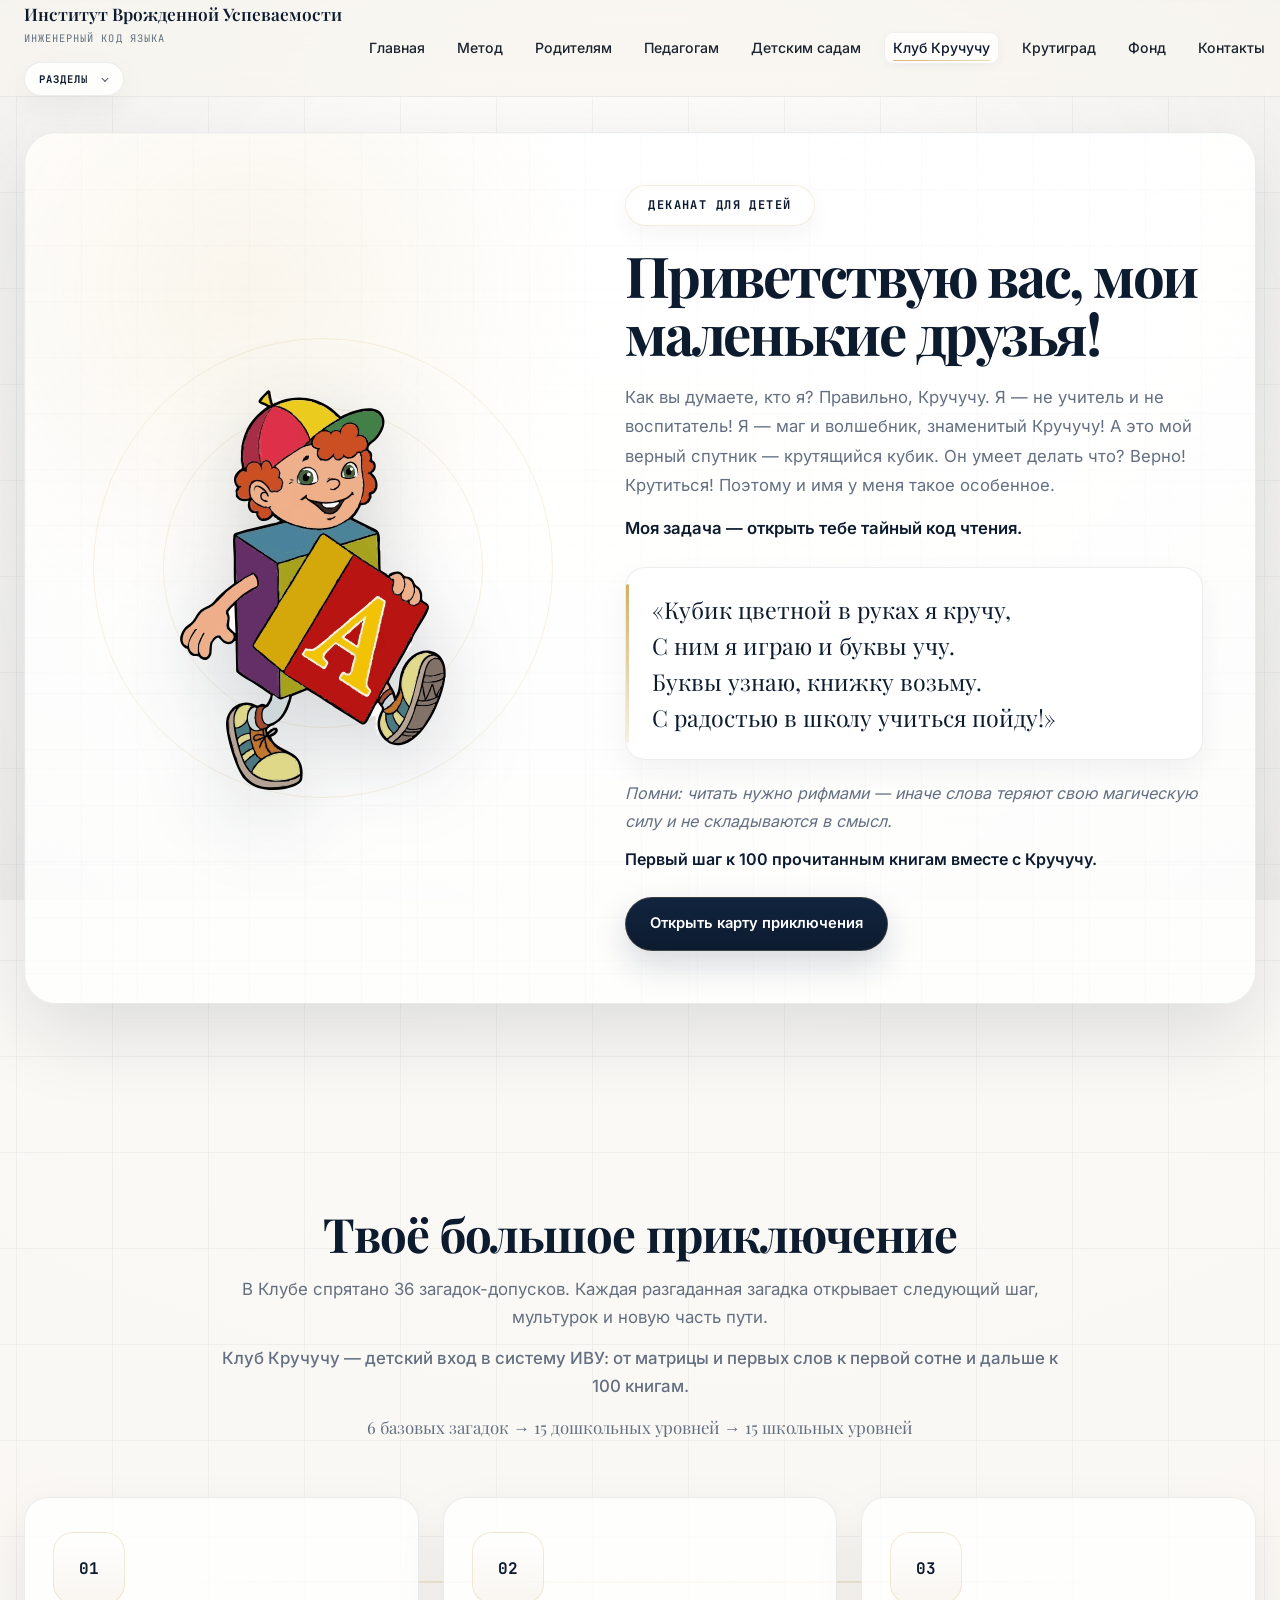
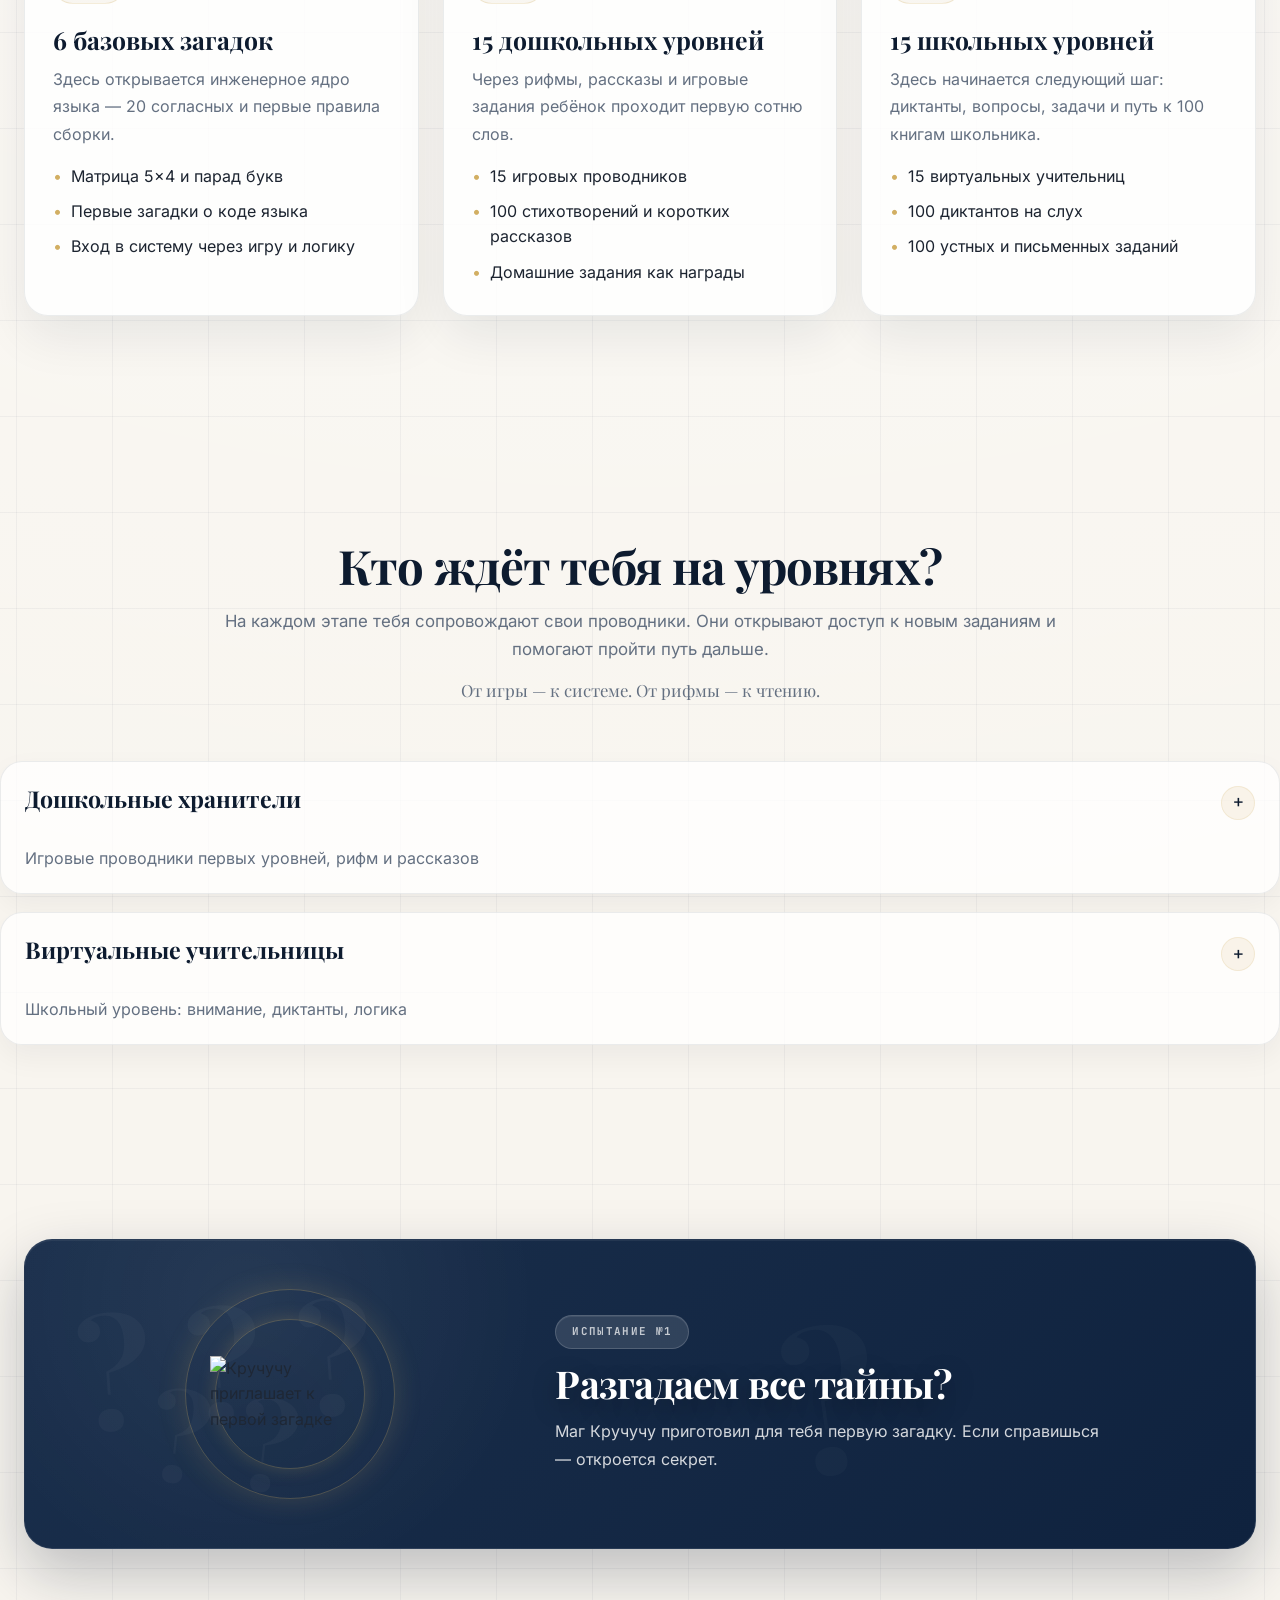
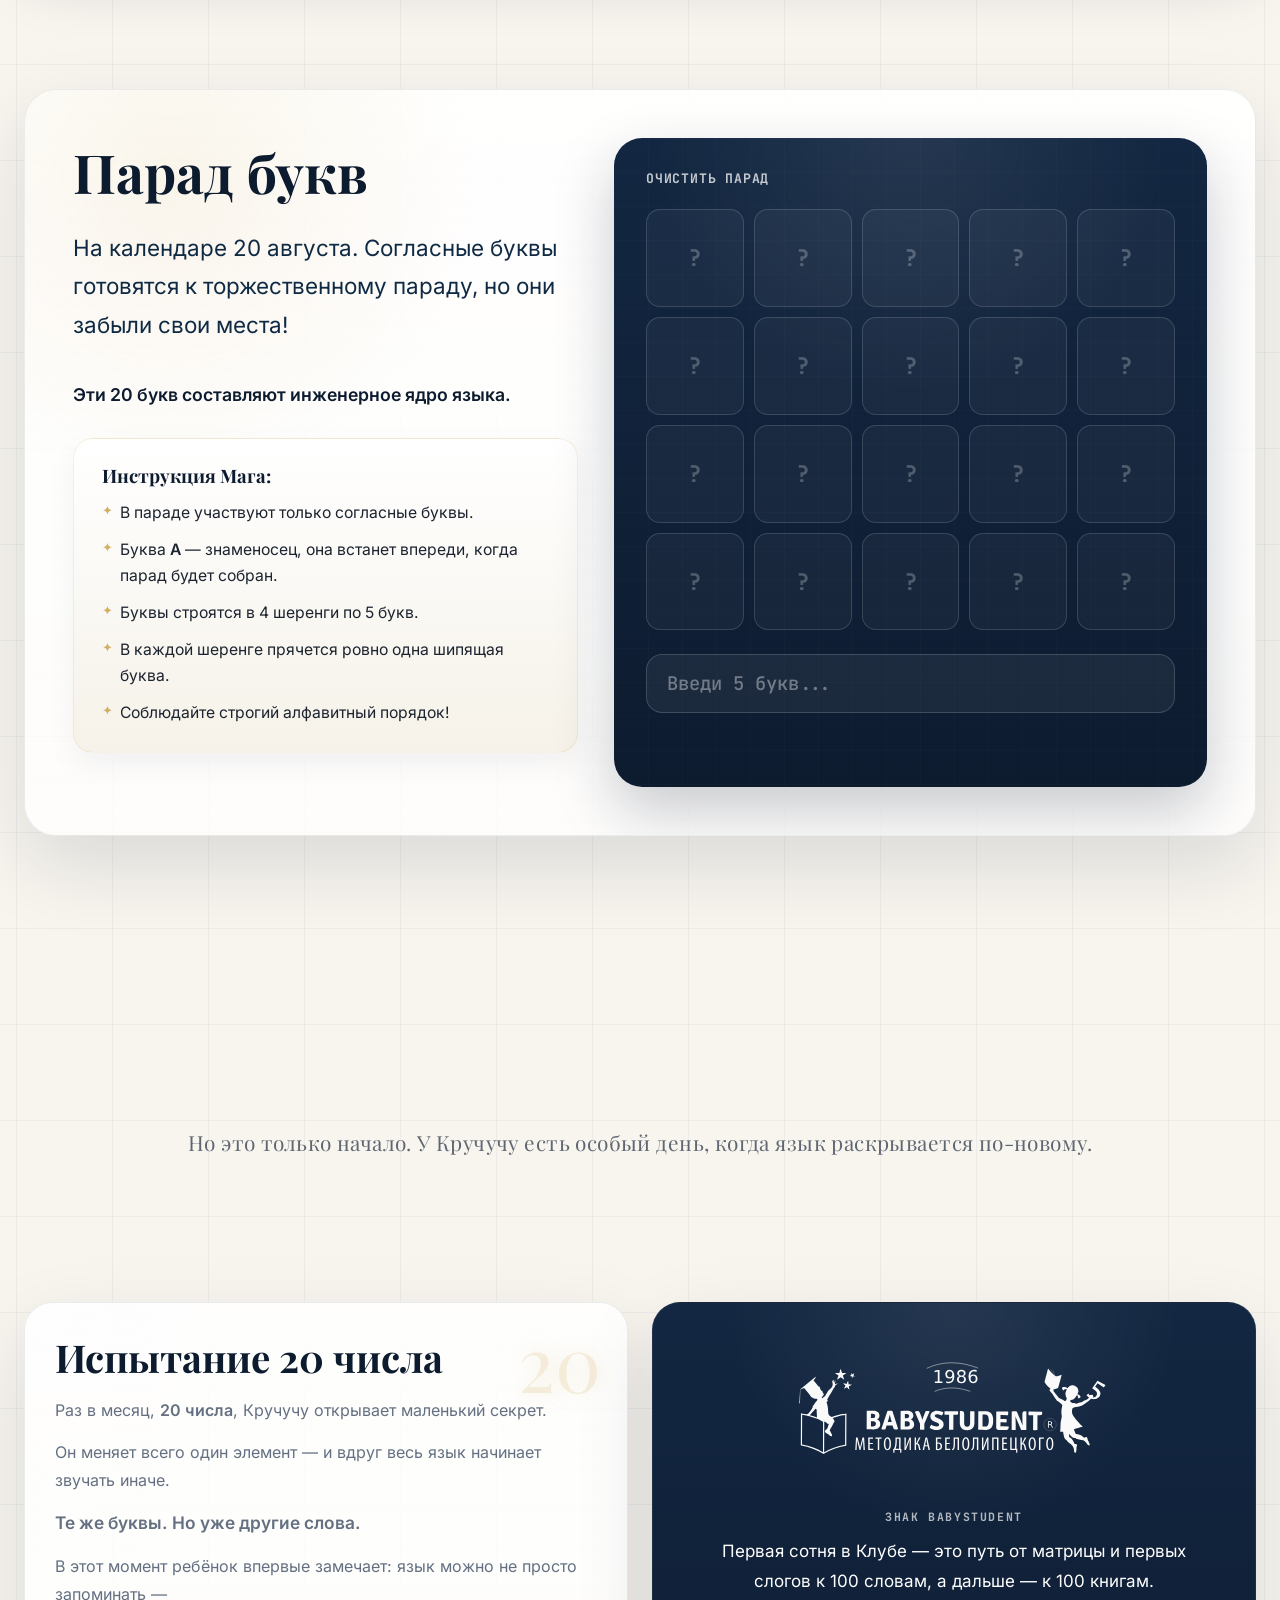
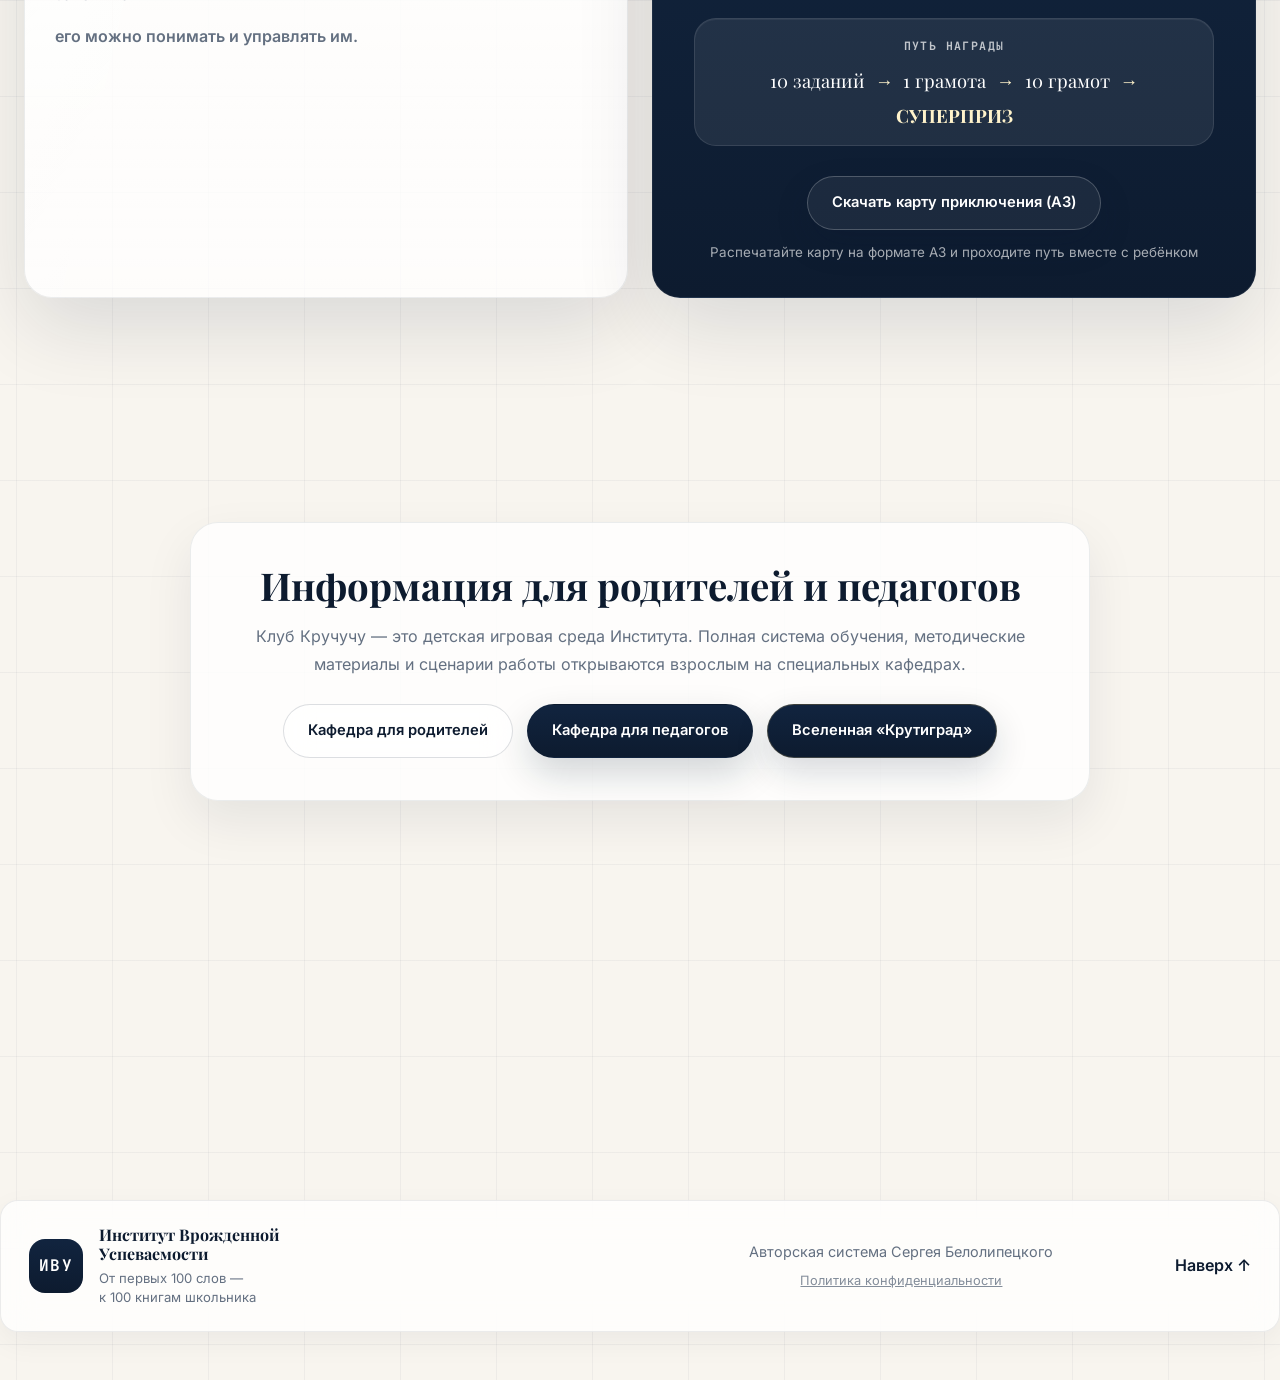
==== club.html @ d172c381 "Add files via upload" ====
<!DOCTYPE html>
<html lang="ru">
<head>
  <meta charset="UTF-8">
  <meta name="viewport" content="width=device-width, initial-scale=1.0, viewport-fit=cover">
  <title>Институт Врожденной Успеваемости | Клуб Кручучу</title>
  <meta name="description" content="Клуб Кручучу — детский вход в систему ИВУ: матрица 5×4, первые загадки, гимн, стартовые уроки и путь к первой сотне слов.">
  <meta name="theme-color" content="#0d1b2f">
  <meta name="format-detection" content="telephone=no">

  <meta property="og:locale" content="ru_RU">
  <meta property="og:site_name" content="Институт Врожденной Успеваемости">
  <meta property="og:title" content="Клуб Кручучу — ИВУ">
  <meta property="og:description" content="Детский вход в систему ИВУ: загадка, матрица, гимн и первые шаги метода объёма.">
  <meta property="og:image" content="https://ТВОЙ_ДОМЕН_ИЛИ_ТВОЙ_GITHUB_PAGES_URL/favicon/og-image.png">
  <meta property="og:type" content="website">
  <meta property="og:url" content="https://ТВОЙ_ДОМЕН_ИЛИ_ТВОЙ_GITHUB_PAGES_URL/club.html">

  <meta name="twitter:card" content="summary_large_image">
  <meta name="twitter:title" content="Клуб Кручучу — ИВУ">
  <meta name="twitter:description" content="Детский вход в систему ИВУ: загадка, матрица, гимн и первые шаги метода объёма.">
  <meta name="twitter:image" content="https://ТВОЙ_ДОМЕН_ИЛИ_ТВОЙ_GITHUB_PAGES_URL/favicon/og-image.png">

  <link rel="icon" href="favicon/favicon.ico">
  <link rel="icon" type="image/png" sizes="32x32" href="favicon/favicon-32x32.png">
  <link rel="icon" type="image/png" sizes="16x16" href="favicon/favicon-16x16.png">
  <link rel="apple-touch-icon" href="favicon/apple-touch-icon.png">
  <link rel="icon" type="image/png" sizes="192x192" href="favicon/android-chrome-192x192.png">
  <link rel="icon" type="image/png" sizes="512x512" href="favicon/android-chrome-512x512.png">

  <link rel="stylesheet" href="./style.css">
  <link rel="stylesheet" href="./club.css">
</head>
<body class="club-page">

  <div class="noise-overlay"></div>

<header class="header" id="header">
  <div class="container header__inner">

    <div class="header__brand">
      <a href="./index.html" class="header__logo">
        <span class="header__logo-title">Институт Врожденной Успеваемости</span>
        <span class="header__logo-sub">Инженерный код языка</span>
      </a>

      <div class="page-sections-bar page-sections-bar--header">
        <div class="page-sections">
          <button
            class="page-sections__toggle"
            type="button"
            aria-expanded="false"
            aria-controls="page-sections-panel-club"
          >
            <span class="page-sections__label">Разделы</span>
            <span class="page-sections__icon"></span>
          </button>

          <div class="page-sections__panel" id="page-sections-panel-club" hidden>
            <a href="#hero" class="page-sections__link is-active">Старт</a>
            <a href="#map" class="page-sections__link">Карта</a>
            <a href="#heroes" class="page-sections__link">Кто ждёт тебя</a>
            <a href="#puzzle" class="page-sections__link">Парад букв</a>
            <a href="#parade-stage" class="page-sections__link">Парад</a>
            <a href="#anthem-stage" class="page-sections__link">Гимн</a>
            <a href="#lessons-stage" class="page-sections__link">Первые шаги</a>
            <a href="#video-stage" class="page-sections__link">Погружение</a>
            <a href="#challenge" class="page-sections__link">Испытание 20</a>
            <a href="#bridge" class="page-sections__link">Для взрослых</a>
            <a href="#manifesto" class="page-sections__link">Финал</a>
          </div>
        </div>
      </div>
    </div>

    <div class="nav-scroll-area">

      <button class="nav-scroll-btn nav-scroll-btn--left" type="button" aria-label="Прокрутить меню влево">
        <span>‹</span>
      </button>

      <nav class="nav" aria-label="Основная навигация">
        <a href="./index.html" class="nav__link">Главная</a>
        <a href="./system.html" class="nav__link">Метод</a>
        <a href="./parents.html" class="nav__link">Родителям</a>
        <a href="./educators.html" class="nav__link">Педагогам</a>
        <a href="./kindergarten.html" class="nav__link">Детским садам</a>
        <a href="./club.html" class="nav__link is-active">Клуб Кручучу</a>
        <a href="./krutigrad.html" class="nav__link">Крутиград</a>
        <a href="./foundation.html" class="nav__link">Фонд</a>
        <a href="./contacts.html" class="nav__link">Контакты</a>
      </nav>

      <button class="nav-scroll-btn nav-scroll-btn--right" type="button" aria-label="Прокрутить меню вправо">
        <span>›</span>
      </button>

    </div>

  </div>
</header>

  <main>
<section class="club-hero page-hero reveal" id="hero">
  <div class="container">
    <div class="club-hero-shell">
      <div class="hero-grid">

        <div class="hero-visual">
          <div class="hero-visual-frame">
            <div class="hero-orbit hero-orbit-one"></div>
            <div class="hero-orbit hero-orbit-two"></div>

            <img
              src="./img/kruchuchu.svg"
              alt="Маг Кручучу"
              class="hero-kruchu"
              id="hero-kruchu-img"
            >
          </div>
        </div>

        <div class="hero-content">
          <span class="label">Деканат для детей</span>

          <h1>Приветствую вас, мои маленькие друзья!</h1>
              <div class="hero-prose">
                <p>
                  Как вы думаете, кто я? Правильно, Кручучу. Я — не учитель и не воспитатель!
                  Я — маг и волшебник, знаменитый Кручучу! А это мой верный спутник —
                  крутящийся кубик. Он умеет делать что? Верно! Крутиться! Поэтому и имя у меня
                  такое особенное.
                </p>

                <p class="hero-strong-note">
                  Моя задача — открыть тебе тайный код чтения.
                </p>
              </div>

              <div class="hero-quote-box">
                <div class="hero-quote-text">
                  «Кубик цветной в руках я кручу,<br>
                  С ним я играю и буквы учу.<br>
                  Буквы узнаю, книжку возьму.<br>
                  С радостью в школу учиться пойду!»
                </div>
              </div>

              <p class="hero-italic-note">
                Помни: читать нужно рифмами — иначе слова теряют свою магическую силу
                и не складываются в смысл.
              </p>

              <p class="hero-path-note">
                Первый шаг к 100 прочитанным книгам вместе с Кручучу.
              </p>

              <div class="hero-actions">
                <a href="#map" class="btn btn-magic">Открыть карту приключения</a>
              </div>
            </div>

          </div>
        </div>
      </div>
    </section>

    <section class="map-section reveal" id="map">
      <div class="container">
        <div class="section-header">
          <h2>Твоё большое приключение</h2>
          <p>
            В Клубе спрятано 36 загадок-допусков. Каждая разгаданная загадка
            открывает следующий шаг, мультурок и новую часть пути.
          </p>
          <p class="section-header-note">
            Клуб Кручучу — детский вход в систему ИВУ: от матрицы и первых слов
            к первой сотне и дальше к 100 книгам.
          </p>
          <p class="section-header-emphasis">
            6 базовых загадок → 15 дошкольных уровней → 15 школьных уровней
          </p>
        </div>

        <div class="map-grid">
          <div class="map-cable"></div>

          <article class="map-card">
            <div class="m-icon">01</div>
            <h3>6 базовых загадок</h3>
            <p class="map-card-lead">
              Здесь открывается инженерное ядро языка — 20 согласных и первые
              правила сборки.
            </p>
            <ul class="m-list">
              <li>Матрица 5×4 и парад букв</li>
              <li>Первые загадки о коде языка</li>
              <li>Вход в систему через игру и логику</li>
            </ul>
          </article>

          <article class="map-card">
            <div class="m-icon">02</div>
            <h3>15 дошкольных уровней</h3>
            <p class="map-card-lead">
              Через рифмы, рассказы и игровые задания ребёнок проходит первую сотню слов.
            </p>
            <ul class="m-list">
              <li>15 игровых проводников</li>
              <li>100 стихотворений и коротких рассказов</li>
              <li>Домашние задания как награды</li>
            </ul>
          </article>

          <article class="map-card">
            <div class="m-icon">03</div>
            <h3>15 школьных уровней</h3>
            <p class="map-card-lead">
              Здесь начинается следующий шаг: диктанты, вопросы, задачи и путь
              к 100 книгам школьника.
            </p>
            <ul class="m-list">
              <li>15 виртуальных учительниц</li>
              <li>100 диктантов на слух</li>
              <li>100 устных и письменных заданий</li>
            </ul>
          </article>
        </div>
      </div>
    </section>

    <section class="heroes-section container reveal" id="heroes">
      <div class="section-header">
        <h2>Кто ждёт тебя на уровнях?</h2>
        <p>
          На каждом этапе тебя сопровождают свои проводники.
          Они открывают доступ к новым заданиям и помогают пройти путь дальше.
        </p>
        <p class="section-header-emphasis">
          От игры — к системе. От рифмы — к чтению.
        </p>
      </div>

      <details>
        <summary>
          <strong>Дошкольные хранители</strong><br>
          <span>Игровые проводники первых уровней, рифм и рассказов</span>
        </summary>

        <div>
          <p>
            Эти герои помогают ребёнку пройти первые уровни,
            запомнить слова и почувствовать ритм языка.
          </p>

          <ul>
            <li>Незнайка</li>
            <li>Лунтик</li>
            <li>Пятачок</li>
            <li>Бельчонок</li>
            <li>Трубадур</li>
            <li>Котёнок Гав</li>
            <li>Карлсон</li>
            <li>Львёнок и Черепаха</li>
            <li>Дядя Фёдор</li>
            <li>Маша</li>
            <li>Забава</li>
            <li>Ёжик</li>
            <li>Колобок</li>
            <li>Тигра</li>
            <li>Богатырь</li>
          </ul>
        </div>
      </details>

      <details>
        <summary>
          <strong>Виртуальные учительницы</strong><br>
          <span>Школьный уровень: внимание, диктанты, логика</span>
        </summary>

        <div>
          <p>
            Здесь начинаются более сложные задания:
            диктанты, вопросы и упражнения на понимание текста.
          </p>

          <ul>
            <li>Эмма Карловна</li>
            <li>Августина Романовна</li>
            <li>Северина Львовна</li>
            <li>Клавдия Эрнестовна</li>
            <li>Акулина Степановна</li>
            <li>Аврора Станиславна</li>
            <li>Варвара Аверьяновна</li>
            <li>Лада Эдуардовна</li>
            <li>Анжелика Руслановна</li>
            <li>Анфиса Арнольдовна</li>
            <li>Анна Альбертовна</li>
            <li>Клара Спартаковна</li>
            <li>Эльвира Кузьминична</li>
            <li>Марта Аркадьевна</li>
            <li>Алевтина Пантелеевна</li>
          </ul>
        </div>
      </details>
    </section>

  <section class="puzzle-intro reveal">
  <div class="container">
    <div class="puzzle-intro-card">

      <div class="puzzle-intro-visual">
        <div class="puzzle-intro-visual-frame">
          <div class="puzzle-intro-orbit puzzle-intro-orbit--one"></div>
          <div class="puzzle-intro-orbit puzzle-intro-orbit--two"></div>

          <img
            src="./img/kruchuchu-2.svg"
            alt="Кручучу приглашает к первой загадке"
            class="puzzle-intro-kruchu"
          >
        </div>
      </div>

      <div class="puzzle-intro-text">
        <span class="puzzle-intro-kicker">Испытание №1</span>
        <h3>Разгадаем все тайны?</h3>
        <p>
          Маг Кручучу приготовил для тебя первую загадку.
          Если справишься — откроется секрет.
        </p>
      </div>

    </div>
  </div>
</section>

    </div>

  </div>
</section>

    <section class="puzzle-section reveal" id="puzzle">
      <div class="container">
        <div class="puzzle-wrapper">
          <div class="puzzle-grid">

            <div class="puzzle-text puzzle-text--big">
              <h2>Парад букв</h2>

              <p class="puzzle-story">
                На календаре 20 августа. Согласные буквы готовятся к торжественному параду, но они забыли свои места!
              </p>

              <p class="puzzle-text-strong">
                Эти 20 букв составляют инженерное ядро языка.
              </p>

              <div class="puzzle-rules">
                <h4>Инструкция Мага:</h4>
                <ul>
                  <li>В параде участвуют только согласные буквы.</li>
                  <li>Буква <strong>А</strong> — знаменосец, она встанет впереди, когда парад будет собран.</li>
                  <li>Буквы строятся в 4 шеренги по 5 букв.</li>
                  <li>В каждой шеренге прячется ровно одна шипящая буква.</li>
                  <li>Соблюдайте строгий алфавитный порядок!</li>
                </ul>
              </div>
            </div>

            <div class="matrix-board">
              <div class="m-status">
                <button class="m-reset" id="btn-reset" type="button">Очистить парад</button>
              </div>

              <div class="letter-grid" id="letter-grid">
                <div class="l-cell" data-idx="0">?</div>
                <div class="l-cell" data-idx="1">?</div>
                <div class="l-cell" data-idx="2">?</div>
                <div class="l-cell" data-idx="3">?</div>
                <div class="l-cell" data-idx="4">?</div>

                <div class="l-cell" data-idx="5">?</div>
                <div class="l-cell" data-idx="6">?</div>
                <div class="l-cell" data-idx="7">?</div>
                <div class="l-cell" data-idx="8">?</div>
                <div class="l-cell" data-idx="9">?</div>

                <div class="l-cell" data-idx="10">?</div>
                <div class="l-cell" data-idx="11">?</div>
                <div class="l-cell" data-idx="12">?</div>
                <div class="l-cell" data-idx="13">?</div>
                <div class="l-cell" data-idx="14">?</div>

                <div class="l-cell" data-idx="15">?</div>
                <div class="l-cell" data-idx="16">?</div>
                <div class="l-cell" data-idx="17">?</div>
                <div class="l-cell" data-idx="18">?</div>
                <div class="l-cell" data-idx="19">?</div>
              </div>

              <div class="input-area" id="input-area">
                <input
                  type="text"
                  id="code-input"
                  class="code-input"
                  placeholder="Введи 5 букв..."
                  maxlength="5"
                  autocomplete="off"
                  inputmode="text"
                >
              </div>

              <div class="sys-msg" id="sys-msg"></div>
            </div>

          </div>
        </div>

        <div class="victory-area" id="victory-area">
          <div class="victory-announcement">
            <div class="victory-icons" aria-hidden="true">
              <span>🎉</span>
              <span>🏆</span>
              <span>🎉</span>
            </div>

            <h3 class="victory-title">БРАВО! ТЫ ГЕНИЙ!</h3>

            <p class="victory-text-primary">
              Матрица собрана идеально.
            </p>

            <p class="victory-text-secondary">
              Смотри! Парад начинается!
            </p>
          </div>
        </div>

        <div class="club-stage club-stage--parade" id="parade-stage">
          <div class="club-stage-inner parade-stage-shell">
            <p class="club-stage-kicker">Этап 1</p>

            <h3 class="parade-title">Буква А выходит первой</h3>

            <div class="parade-leader-wrap">
              <div class="parade-letter">А</div>
            </div>

            <p class="parade-subtitle">
              За ней в четыре шеренги выстраиваются согласные.
            </p>

            <div class="parade-ground">
              <div class="parade-lane" aria-hidden="true"></div>

              <div class="parade-side parade-side--left" aria-hidden="true">
                <span class="flag flag--1"></span>
                <span class="flag flag--2"></span>
                <span class="flag flag--3"></span>
              </div>

              <div class="parade-rows">
                <div class="parade-row parade-row--1">
                  <span>Б</span><span>В</span><span>Г</span><span>Д</span><span>Ж</span>
                </div>
                <div class="parade-row parade-row--2">
                  <span>З</span><span>К</span><span>Л</span><span>М</span><span>Ш</span>
                </div>
                <div class="parade-row parade-row--3">
                  <span>Н</span><span>П</span><span>Р</span><span>С</span><span>Ч</span>
                </div>
                <div class="parade-row parade-row--4">
                  <span>Т</span><span>Ф</span><span>Х</span><span>Ц</span><span>Щ</span>
                </div>
              </div>

              <div class="parade-side parade-side--right" aria-hidden="true">
                <span class="flag flag--1"></span>
                <span class="flag flag--2"></span>
                <span class="flag flag--3"></span>
              </div>
            </div>

            <div class="parade-sparkles" aria-hidden="true">
              <span></span><span></span><span></span><span></span><span></span><span></span>
            </div>
          </div>
        </div>

        <div class="stage-break" id="stage-break">
          <span>Торжественный момент</span>
        </div>

        <div class="club-stage club-stage--anthem" id="anthem-stage">
          <div class="club-stage-inner anthem-stage-shell">
            <p class="club-stage-kicker">Этап 2</p>
            <h3 class="anthem-stage-title">Гимн Матрицы</h3>
            <p class="club-stage-lead anthem-stage-lead">
              Запомни эти четыре шеренги и открой путь дальше.
            </p>

            <div class="anthem-box anthem-box--stage">
              <div class="anthem-line anthem-line--1">
                <span class="highlight-letter">Б В Г Д Ж</span>
                <span>Россия — священная наша ДЕРЖАВА</span>
              </div>

              <div class="anthem-line anthem-line--2">
                <span class="highlight-letter">З К Л М Ш</span>
                <span>Россия — любимая наша СТРАНА</span>
              </div>

              <div class="anthem-line anthem-line--3">
                <span class="highlight-letter">Н П Р С Ч</span>
                <span>Могучая воля, великая СЛАВА</span>
              </div>

              <div class="anthem-line anthem-line--4">
                <span class="highlight-letter">Т Ф Х Ц Щ</span>
                <span>Твоё достоянье на все ВРЕМЕНА</span>
              </div>
            </div>

            <div class="anthem-finale" aria-hidden="true">
              <span></span><span></span><span></span><span></span><span></span><span></span>
            </div>
          </div>
        </div>

        <div class="club-stage" id="lessons-stage">
          <div class="club-stage-inner">
            <div class="secret-lessons-head">
              <p class="secret-lessons-intro">Это первые шаги метода объёма.</p>
              <p class="secret-lessons-lead">
                После разгадки Матрицы ты получаешь доступ к первым четырём шагам —
                именно с них часто начинается настоящее вхождение в систему.
              </p>
            </div>

            <div class="lessons-showcase lessons-showcase--premium">
              <article class="lesson-stage lesson-stage--featured">
                <div class="lesson-stage-meta">
                  <span class="lesson-stage-num">Шаг 1</span>
                  <h4 class="lesson-stage-title">БВГДЖ + А</h4>
                </div>
                <div class="lesson-stage-body">
                  <p class="lesson-stage-main">БА · ВА · ГА · ДА · ЖА</p>
                  <p class="lesson-stage-formula">Первые слова: САД · ЧАЙ · ШАР · РАК</p>
                </div>
              </article>

              <article class="lesson-stage">
                <div class="lesson-stage-meta">
                  <span class="lesson-stage-num">Шаг 2</span>
                  <h4 class="lesson-stage-title">ЗКЛМШ + А</h4>
                </div>
                <div class="lesson-stage-body">
                  <p class="lesson-stage-main">ЗА · КА · ЛА · МА · ША</p>
                  <p class="lesson-stage-formula">Первые слова: ДАЧА · РАМА · ВАЗА · ЖАБА</p>
                </div>
              </article>

              <article class="lesson-stage">
                <div class="lesson-stage-meta">
                  <span class="lesson-stage-num">Шаг 3</span>
                  <h4 class="lesson-stage-title">НПРСЧ + А</h4>
                </div>
                <div class="lesson-stage-body">
                  <p class="lesson-stage-main">НА · ПА · РА · СА · ЧА</p>
                  <p class="lesson-stage-formula">Матрица расширяется и начинает работать как система.</p>
                </div>
              </article>

              <article class="lesson-stage">
                <div class="lesson-stage-meta">
                  <span class="lesson-stage-num">Шаг 4</span>
                  <h4 class="lesson-stage-title">ТФХЦЩ + А</h4>
                </div>
                <div class="lesson-stage-body">
                  <p class="lesson-stage-main">ТА · ФА · ХА · ЦА · ЩА</p>
                  <p class="lesson-stage-formula">Язык раскрывается дальше и собирается в цельную логику.</p>
                </div>
              </article>
            </div>

            <div class="lesson-result-window">
              <p class="lesson-result-label">Что происходит дальше</p>
              <h4 class="lesson-result-title">Слова начинают соединяться между собой</h4>
              <div class="lesson-result-grid">
                <span>САД — ДАЧА</span>
                <span>ЧАЙ — РАМА</span>
                <span>ШАР — ВАЗА</span>
                <span>РАК — ЖАБА</span>
              </div>
            </div>

            <div class="lessons-download-strip">
              <p class="lessons-download-text">
                Хочешь рассмотреть эти шаги внимательно? Ниже открыт полный лист с уроками —
                его можно пролистать прямо здесь или распечатать отдельно.
              </p>
              <a href="./img/uroki.pdf" class="btn btn-outline lessons-download-btn" target="_blank" rel="noopener">
                Скачать уроки в PDF
              </a>
            </div>

            <div class="lessons-pdf-viewer">
              <div class="lessons-pdf-head">
                <p class="lessons-pdf-kicker">Полный разворот уроков</p>
                <h4 class="lessons-pdf-title">Открытый лист для спокойного просмотра</h4>
              </div>

              <div class="lessons-pdf-frame-wrap">
               <iframe
  class="lessons-pdf-frame"
  src="./img/uroki.pdf"
  title="Первые уроки ИВУ"
  loading="lazy">
</iframe>
              </div>
            </div>
          </div>
        </div>

        <div class="club-stage" id="video-stage">
          <div class="club-stage-inner">
            <div class="deep-start-screen" id="deep-start-screen">
              <img src="./img/kru-underwater.webp" alt="Кручучу под водой" class="deep-image">
              <div class="deep-overlay">
                <h4 class="deep-title">Готов к дальнейшему погружению?</h4>
                <p class="deep-text">
                  Ты уже увидел, как буквы превращаются в слоги и слова.
                  Теперь посмотри, как метод работает вживую.
                </p>
                <button class="btn btn-magic" id="btn-start-deep" type="button">
                  Погрузиться глубже
                </button>
              </div>
            </div>

            <div class="demo-video-block" id="demo-video-block" hidden>
  <h4 class="demo-video-title">Демо-урок</h4>
  <p class="demo-video-text">
    Это короткий вход в живое объяснение метода после первых шагов.
  </p>

  <video id="club-video" class="demo-video-player" controls preload="metadata" playsinline aria-label="Демо-урок Клуба Кручучу">
    <source src="./media/uroven_01_01.mp4" type="video/mp4">
    Ваш браузер не поддерживает воспроизведение видео.
  </video>
</div>

            <div class="lesson-parent-note">
              <p class="lesson-note">
                Родители: сравните этот старт по ИВУ с обычным букварём и посмотрите,
                как ребёнок собирает слоги и слова.
              </p>
            </div>

            <div class="secret-actions">
              <!-- ЗАМЕНИТЬ НА СВОЮ VK-ССЫЛКУ -->
              <a href="https://vk.com/" class="btn btn-outline btn-share-club" target="_blank" rel="noopener">
                Поделиться впечатлением во ВКонтакте
              </a>
              <a href="./contacts.html" class="btn btn-magic">Заказать консультацию</a>
            </div>
          </div>
        </div>

      </div>
    </section>

    <p class="challenge-bridge">
      Но это только начало. У Кручучу есть особый день,
      когда язык раскрывается по-новому.
    </p>

    <section class="challenge-bs-section reveal" id="challenge">
      <div class="container cbs-grid">

        <article class="challenge-card challenge-card--magic">
          <div class="c-date">20</div>
          <div class="challenge-glow"></div>

          <h2 class="challenge-title">Испытание 20 числа</h2>

          <div class="challenge-text">
            <p>
              Раз в месяц, <strong>20 числа</strong>, Кручучу открывает маленький секрет.
            </p>

            <p>
              Он меняет всего один элемент —
              и вдруг весь язык начинает звучать иначе.
            </p>

            <p class="challenge-highlight">
              Те же буквы.
              Но уже другие слова.
            </p>

            <p>
              В этот момент ребёнок впервые замечает:
              язык можно не просто запоминать —
            </p>

            <p class="challenge-final">
              его можно понимать и управлять им.
            </p>
          </div>
        </article>

        <article class="bs-card">
          <img
            src="./img/babystudent-logo.svg"
            alt="BabyStudent"
            class="bs-logo"
          >

          <h2>Знак BABYSTUDENT</h2>

          <p class="bs-main-text">
            Первая сотня в Клубе — это путь от матрицы и первых слогов
            к 100 словам, а дальше — к 100 книгам.
          </p>

          <div class="bs-award-window">
            <p class="bs-award-window-title">Путь награды</p>
            <div class="bs-award-chain">
              <span>10 заданий</span>
              <i>→</i>
              <span>1 грамота</span>
              <i>→</i>
              <span>10 грамот</span>
              <i>→</i>
              <strong>СУПЕРПРИЗ</strong>
            </div>
          </div>

          <div class="bs-download-wrap">
            <a
              href="./img/ivu-poster-front.png"
              class="btn btn-magic btn-download-map"
              download
            >
              Скачать карту приключения (A3)
            </a>

            <span class="bs-download-note">
              Распечатайте карту на формате A3 и проходите путь вместе с ребёнком
            </span>
          </div>
        </article>

      </div>
    </section>

    <section class="bridge-section reveal" id="bridge">
      <div class="container bridge-container">
        <h2>Информация для родителей и педагогов</h2>

        <p>
          Клуб Кручучу — это детская игровая среда Института.
          Полная система обучения, методические материалы и сценарии работы
          открываются взрослым на специальных кафедрах.
        </p>

        <div class="bridge-actions">
          <a href="./parents.html" class="btn btn-outline btn-bridge-outline">
            Кафедра для родителей
          </a>

          <a href="./educators.html" class="btn btn-primary">
            Кафедра для педагогов
          </a>

          <a href="./krutigrad.html" class="btn btn-magic btn-bridge-magic">
            Вселенная «Крутиград»
          </a>
        </div>
      </div>
    </section>

    <section class="site-manifesto reveal" id="manifesto">
      <div class="container">
        <div class="site-manifesto-text">
          Мы вернём России статус<br>самой читающей страны в мире.
        </div>
      </div>
    </section>

  </main>

  <footer class="footer-minimal">
    <div class="container footer-minimal__inner">

      <div>
        <a href="./index.html" class="footer-minimal__logo-block">
          <div class="footer-minimal__logo-icon">ИВУ</div>
          <div class="footer-minimal__logo-text">
            <strong>Институт Врожденной<br>Успеваемости</strong>
            <span>От первых 100 слов —<br>к 100 книгам школьника</span>
          </div>
        </a>
      </div>

      <div class="footer-minimal__center">
        Авторская система Сергея Белолипецкого<br>
        <a href="./privacy.html" class="footer-minimal__policy">
          Политика конфиденциальности
        </a>
      </div>

      <div>
        <a href="#header" class="footer-minimal__up">Наверх ↑</a>
      </div>

    </div>
  </footer>

  <script src="./script.js"></script>
  <script src="./club.js"></script>
</body>
</html>
---- style.css ----
/* ==========================================================================
   FONTS
   ========================================================================== */

/* --- INTER --- */
@font-face {
  font-display: swap;
  font-family: 'Inter';
  font-style: normal;
  font-weight: 300;
  src: url('./fonts/inter-v20-cyrillic_latin-300.woff2') format('woff2');
}
@font-face {
  font-display: swap;
  font-family: 'Inter';
  font-style: normal;
  font-weight: 400;
  src: url('./fonts/inter-v20-cyrillic_latin-regular.woff2') format('woff2');
}
@font-face {
  font-display: swap;
  font-family: 'Inter';
  font-style: normal;
  font-weight: 500;
  src: url('./fonts/inter-v20-cyrillic_latin-500.woff2') format('woff2');
}
@font-face {
  font-display: swap;
  font-family: 'Inter';
  font-style: normal;
  font-weight: 600;
  src: url('./fonts/inter-v20-cyrillic_latin-600.woff2') format('woff2');
}

/* --- JETBRAINS MONO --- */
@font-face {
  font-display: swap;
  font-family: 'JetBrains Mono';
  font-style: normal;
  font-weight: 300;
  src: url('./fonts/jetbrains-mono-v24-cyrillic_latin-300.woff2') format('woff2');
}
@font-face {
  font-display: swap;
  font-family: 'JetBrains Mono';
  font-style: italic;
  font-weight: 300;
  src: url('./fonts/jetbrains-mono-v24-cyrillic_latin-300italic.woff2') format('woff2');
}
@font-face {
  font-display: swap;
  font-family: 'JetBrains Mono';
  font-style: normal;
  font-weight: 400;
  src: url('./fonts/jetbrains-mono-v24-cyrillic_latin-regular.woff2') format('woff2');
}
@font-face {
  font-display: swap;
  font-family: 'JetBrains Mono';
  font-style: italic;
  font-weight: 400;
  src: url('./fonts/jetbrains-mono-v24-cyrillic_latin-italic.woff2') format('woff2');
}
@font-face {
  font-display: swap;
  font-family: 'JetBrains Mono';
  font-style: normal;
  font-weight: 500;
  src: url('./fonts/jetbrains-mono-v24-cyrillic_latin-500.woff2') format('woff2');
}
@font-face {
  font-display: swap;
  font-family: 'JetBrains Mono';
  font-style: italic;
  font-weight: 500;
  src: url('./fonts/jetbrains-mono-v24-cyrillic_latin-500italic.woff2') format('woff2');
}
@font-face {
  font-display: swap;
  font-family: 'JetBrains Mono';
  font-style: normal;
  font-weight: 600;
  src: url('./fonts/jetbrains-mono-v24-cyrillic_latin-600.woff2') format('woff2');
}
@font-face {
  font-display: swap;
  font-family: 'JetBrains Mono';
  font-style: italic;
  font-weight: 600;
  src: url('./fonts/jetbrains-mono-v24-cyrillic_latin-600italic.woff2') format('woff2');
}
@font-face {
  font-display: swap;
  font-family: 'JetBrains Mono';
  font-style: normal;
  font-weight: 700;
  src: url('./fonts/jetbrains-mono-v24-cyrillic_latin-700.woff2') format('woff2');
}
@font-face {
  font-display: swap;
  font-family: 'JetBrains Mono';
  font-style: italic;
  font-weight: 700;
  src: url('./fonts/jetbrains-mono-v24-cyrillic_latin-700italic.woff2') format('woff2');
}

/* --- PLAYFAIR DISPLAY --- */
@font-face {
  font-display: swap;
  font-family: 'Playfair Display';
  font-style: normal;
  font-weight: 400;
  src: url('./fonts/playfair-display-v40-cyrillic_latin-regular.woff2') format('woff2');
}
@font-face {
  font-display: swap;
  font-family: 'Playfair Display';
  font-style: italic;
  font-weight: 400;
  src: url('./fonts/playfair-display-v40-cyrillic_latin-italic.woff2') format('woff2');
}
@font-face {
  font-display: swap;
  font-family: 'Playfair Display';
  font-style: normal;
  font-weight: 500;
  src: url('./fonts/playfair-display-v40-cyrillic_latin-500.woff2') format('woff2');
}
@font-face {
  font-display: swap;
  font-family: 'Playfair Display';
  font-style: italic;
  font-weight: 500;
  src: url('./fonts/playfair-display-v40-cyrillic_latin-500italic.woff2') format('woff2');
}
@font-face {
  font-display: swap;
  font-family: 'Playfair Display';
  font-style: normal;
  font-weight: 600;
  src: url('./fonts/playfair-display-v40-cyrillic_latin-600.woff2') format('woff2');
}
@font-face {
  font-display: swap;
  font-family: 'Playfair Display';
  font-style: italic;
  font-weight: 600;
  src: url('./fonts/playfair-display-v40-cyrillic_latin-600italic.woff2') format('woff2');
}
@font-face {
  font-display: swap;
  font-family: 'Playfair Display';
  font-style: normal;
  font-weight: 700;
  src: url('./fonts/playfair-display-v40-cyrillic_latin-700.woff2') format('woff2');
}
@font-face {
  font-display: swap;
  font-family: 'Playfair Display';
  font-style: italic;
  font-weight: 700;
  src: url('./fonts/playfair-display-v40-cyrillic_latin-700italic.woff2') format('woff2');
}

/* ==========================================================================
   TOKENS / RESET
   ========================================================================== */
:root {
  --ivory: #f8f5ef;
  --stone: #ece7dc;
  --stone-2: #ddd4c2;
  --navy: #0d1b2f;
  --navy-2: #11243f;
  --text-main: #1c2430;
  --text-muted: #647081;
  --line: rgba(13, 27, 47, 0.08);
  --line-strong: rgba(13, 27, 47, 0.14);
  --white-80: rgba(255, 255, 255, 0.8);
  --white-92: rgba(255, 255, 255, 0.92);
  --gold: #d2af63;

  --radius-sm: 14px;
  --radius-md: 20px;
  --radius-lg: 28px;

  --shadow-sm: 0 10px 30px rgba(13, 27, 47, 0.05);
  --shadow-md: 0 20px 60px rgba(13, 27, 47, 0.08);
  --shadow-lg: 0 30px 80px rgba(13, 27, 47, 0.12);

  --transition: 0.32s cubic-bezier(.22,.61,.36,1);

  --font-heading: 'Playfair Display', serif;
  --font-text: 'Inter', sans-serif;
  --font-mono: 'JetBrains Mono', monospace;

  --header-offset-desktop: 132px;
  --header-offset-mobile: 172px;
  --header-offset-mobile-sm: 180px;
}

.page-hero {
  padding-top: var(--header-offset-desktop);
}

@media (max-width: 768px) {
  .page-hero {
    padding-top: var(--header-offset-mobile);
  }
}

@media (max-width: 560px) {
  .page-hero {
    padding-top: var(--header-offset-mobile-sm);
  }
}

*, *::before, *::after {
  box-sizing: border-box;
}

html {
  scroll-behavior: smooth;
  scroll-padding-top: var(--header-offset-desktop);
  -webkit-text-size-adjust: 100%;
  text-size-adjust: 100%;
  overflow-x: hidden;
}

@media (max-width: 768px) {
  html {
    scroll-padding-top: var(--header-offset-mobile);
  }
}

@media (max-width: 560px) {
  html {
    scroll-padding-top: var(--header-offset-mobile-sm);
  }
}

body {
  margin: 0;
  position: relative;
  max-width: 100%;
  overflow-x: hidden;
  font-family: var(--font-text);
  color: var(--text-main);
  line-height: 1.6;
  background-color: var(--ivory);
  background-image:
    linear-gradient(rgba(13,27,47,0.045) 1px, transparent 1px),
    linear-gradient(90deg, rgba(13,27,47,0.045) 1px, transparent 1px),
    radial-gradient(circle at top center, rgba(255,255,255,0.75), transparent 42%);
  background-size: 96px 96px, 96px 96px, auto;
  background-position: center top, center top, center top;
}

body::before {
  content: "";
  position: fixed;
  inset: 0;
  pointer-events: none;
  background: radial-gradient(circle at center, rgba(255,255,255,0) 54%, rgba(13,27,47,0.04) 100%);
  z-index: 0;
}

.noise-overlay {
  position: fixed;
  inset: 0;
  pointer-events: none;
  opacity: .03;
  z-index: 1;
  background-image: url("data:image/svg+xml;utf8,<svg xmlns='http://www.w3.org/2000/svg' width='140' height='140' viewBox='0 0 140 140'><filter id='n'><feTurbulence type='fractalNoise' baseFrequency='0.8' numOctaves='2' stitchTiles='stitch'/></filter><rect width='140' height='140' filter='url(%23n)' opacity='1'/></svg>");
}

a {
  color: inherit;
  text-decoration: none;
}

img {
  display: block;
  max-width: 100%;
  height: auto;
}

h1, h2, h3, h4 {
  margin: 0;
  font-family: var(--font-heading);
  color: var(--navy);
  line-height: 1.12;
}

p {
  margin: 0;
}

select {
  appearance: none;
  -webkit-appearance: none;
  background-image: url("data:image/svg+xml;charset=UTF-8,%3Csvg xmlns='http://www.w3.org/2000/svg' width='24' height='24' viewBox='0 0 24 24' fill='none' stroke='%230A192F' stroke-width='2' stroke-linecap='round' stroke-linejoin='round'%3E%3Cpolyline points='6 9 12 15 18 9'%3E%3C/polyline%3E%3C/svg%3E");
  background-repeat: no-repeat;
  background-position: right 18px center;
  background-size: 18px;
  padding-right: 48px;
}

/* ==========================================================================
   LAYOUT
   ========================================================================== */

.container {
  width: 100%;
  max-width: 1320px;
  margin: 0 auto;
  padding-left: 24px;
  padding-right: 24px;
  min-width: 0;
}

.section-padding {
  padding: 80px 0;
}


.section-header {
  text-align: center;
  max-width: 860px;
  margin: 0 auto 56px;
}

.section-header h2 {
  margin-bottom: 16px;
  font-size: clamp(2.2rem, 3.8vw, 3.4rem);
  letter-spacing: -0.03em;
  text-wrap: balance;
}

.section-header p {
  color: var(--text-muted);
  font-size: 1.06rem;
  line-height: 1.72;
}


/* ==========================================================================
   COMMON UI
   ========================================================================== */

.label {
  display: inline-flex;
  align-items: center;
  gap: 8px;
  padding: 11px 18px;
  border-radius: 999px;
  font-family: var(--font-mono);
  font-size: .72rem;
  font-weight: 700;
  letter-spacing: .14em;
  text-transform: uppercase;
  color: var(--text-muted);
  background: rgba(255,255,255,.78);
  border: 1px solid var(--line);
  box-shadow: var(--shadow-sm);
}

.btn {
  display: inline-flex;
  align-items: center;
  justify-content: center;
  gap: 10px;
  min-height: 50px;
  padding: 14px 24px;
  border-radius: 999px;
  border: 1px solid transparent;
  font-size: .92rem;
  font-weight: 600;
  transition: all var(--transition);
  cursor: pointer;
}

.btn-primary {
  color: #fff;
  background: linear-gradient(180deg, var(--navy-2) 0%, var(--navy) 100%);
  box-shadow: 0 16px 36px rgba(13,27,47,.18);
}

.btn-primary:hover {
  transform: translateY(-2px);
  box-shadow: 0 22px 48px rgba(13,27,47,.22);
}

.btn-outline {
  color: var(--navy);
  background: rgba(255,255,255,.72);
  border-color: var(--line-strong);
  backdrop-filter: blur(14px);
  -webkit-backdrop-filter: blur(14px);
}

.btn-outline:hover {
  color: #fff;
  background: var(--navy);
  border-color: var(--navy);
  transform: translateY(-2px);
}
a:focus-visible,
button:focus-visible,
summary:focus-visible,
.page-sections__toggle:focus-visible,
.page-sections__link:focus-visible,
.nav__link:focus-visible,
.btn:focus-visible {
  outline: 2px solid rgba(210, 175, 99, 0.95);
  outline-offset: 3px;
  border-radius: 10px;
}

.page-sections__toggle:focus-visible,
.btn:focus-visible {
  box-shadow: 0 0 0 4px rgba(210, 175, 99, 0.18);
}

.reveal {
  opacity: 1;
  transform: none;
}

.js .reveal {
  opacity: 0;
  transform: translateY(32px);
  transition: opacity .8s ease, transform .8s ease;
}

.js .reveal.active {
  opacity: 1;
  transform: translateY(0);
}
@media (prefers-reduced-motion: reduce) {
  html {
    scroll-behavior: auto;
  }

  *,
  *::before,
  *::after {
    animation: none !important;
    transition: none !important;
  }

  .reveal {
    opacity: 1 !important;
    transform: none !important;
  }
}

/* ==========================================================================
   HEADER
   ========================================================================== */

.header {
  position: fixed;
  inset: 0 0 auto 0;
  z-index: 1000;
  background: rgba(248,245,239,.78);
  border-bottom: 1px solid rgba(13,27,47,.05);
  backdrop-filter: blur(18px);
  -webkit-backdrop-filter: blur(18px);
  transition:
    background var(--transition),
    box-shadow var(--transition),
    border-color var(--transition);
}

.header.scrolled {
  background: rgba(248,245,239,.9);
  box-shadow: 0 12px 30px rgba(13,27,47,.05);
}

.header__inner {
  width: min(1320px, 100%);
  margin: 0 auto;
  padding: 0 24px;

  display: grid;
  grid-template-columns: auto auto;
  justify-content: space-between;
  align-items: center;
  min-height: 82px;
}

.header__brand {
  display: flex;
  flex-direction: column;
  gap: 6px;
}

.header__logo {
  display: flex;
  flex-direction: column;
  gap: 2px;
}

.header__logo-title {
  font-family: var(--font-heading);
  font-size: 1.08rem;
  font-weight: 600;
  color: var(--navy);
}

.header__logo-sub {
  font-family: var(--font-mono);
  font-size: .65rem;
  color: var(--text-muted);
  letter-spacing: .1em;
  text-transform: uppercase;
}

.nav-scroll-area {
  display: flex;
  justify-content: flex-start;
  align-items: center;
  min-width: 0;
}

.nav {
  display: flex;
  flex-wrap: nowrap;
  align-items: center;
  justify-content: flex-start;
  gap: 14px;
}

.nav__link {
  position: relative;
  display: inline-flex;
  align-items: center;
  justify-content: center;
  min-height: 30px;
  padding: 4px 8px;
  border-radius: 9px;
  border: 1px solid transparent;
  font-size: .88rem;
  font-weight: 500;
  color: var(--text-main);
  white-space: nowrap;
  transition:
    color var(--transition),
    background var(--transition),
    box-shadow var(--transition),
    border-color var(--transition);
}

.nav__link::after {
  content: "";
  position: absolute;
  left: 8px;
  right: 8px;
  bottom: 2px;
  height: 1.5px;
  border-radius: 999px;
  transform: scaleX(0);
  transform-origin: center;
  background: linear-gradient(
    90deg,
    rgba(210,175,99,.95),
    rgba(210,175,99,.45)
  );
  opacity: .95;
  transition: transform var(--transition), opacity var(--transition);
}

.nav__link:hover {
  color: var(--navy);
  background: rgba(255,255,255,.42);
  border-color: rgba(13,27,47,.05);
}

.nav__link:hover::after {
  transform: scaleX(1);
}

.nav__link.active,
.nav__link.is-active {
  color: var(--navy);
  font-weight: 500;
  background: rgba(255,255,255,.72);
  border-color: rgba(13,27,47,.06);
  box-shadow:
    0 3px 10px rgba(13,27,47,.04),
    inset 0 1px 0 rgba(255,255,255,.72);
}

.nav__link.active::after,
.nav__link.is-active::after {
  transform: scaleX(1);
}

/* ==========================================================================
   GLOBAL HEADER BRAND + PAGE SECTIONS
   ========================================================================== */

.page-sections-bar {
  margin-top: 10px;
}

.page-sections-bar--header {
  position: relative;
}

.page-sections {
  position: relative;
}

.page-sections__toggle {
  display: inline-flex;
  align-items: center;
  justify-content: center;
  gap: 7px;
  min-height: 34px;
  padding: 0 14px;
  border: 1px solid rgba(13,27,47,.08);
  border-radius: 999px;
  background: rgba(255,255,255,.82);
  color: var(--navy);
  font-family: var(--font-mono);
  font-size: .66rem;
  font-weight: 700;
  letter-spacing: .1em;
  text-transform: uppercase;
  line-height: 1;
  cursor: pointer;
  box-shadow: var(--shadow-sm);
  transition:
    transform var(--transition),
    box-shadow var(--transition),
    background var(--transition),
    border-color var(--transition),
    color var(--transition);
}

.page-sections__toggle:hover {
  transform: translateY(-1px);
  box-shadow: 0 14px 30px rgba(13,27,47,.08);
  background: rgba(255,255,255,.94);
}

.page-sections__label {
  display: inline-block;
  font-family: var(--font-mono);
  font-size: .66rem;
  font-weight: 700;
  letter-spacing: .1em;
  text-transform: uppercase;
  line-height: 1;
  white-space: nowrap;
}
.page-sections__icon {
  position: relative;
  display: inline-block;
  width: 10px;
  height: 10px;
  flex: 0 0 10px;
  margin-left: 6px;
  font-size: 0;
}

.page-sections__icon::before {
  content: "";
  position: absolute;
  top: 50%;
  left: 50%;
  width: 6px;
  height: 6px;
  border-right: 1.5px solid var(--navy);
  border-bottom: 1.5px solid var(--navy);
  transform: translate(-50%, -60%) rotate(45deg);
  transition: transform var(--transition);
  opacity: 0.72;
}

.page-sections__toggle[aria-expanded="true"] .page-sections__icon::before {
  transform: translate(-50%, -40%) rotate(-135deg);
}

.page-sections__panel {
  position: absolute;
  top: calc(100% + 10px);
  left: 0;
  z-index: 1002;
  display: grid;
  gap: 6px;
  width: min(320px, calc(100vw - 32px));
  min-width: 250px;
  max-height: 70vh;
  overflow-y: auto;
  padding: 12px;
  border-radius: 18px;
  background: rgba(255,255,255,.96);
  border: 1px solid rgba(13,27,47,.08);
  box-shadow: 0 26px 70px rgba(13,27,47,.12);
  backdrop-filter: blur(14px);
  -webkit-backdrop-filter: blur(14px);
}

.page-sections__panel[hidden] {
  display: none !important;
}

.page-sections__link {
  display: block;
  padding: 10px 12px;
  border-radius: 12px;
  color: var(--text-main);
  font-size: .92rem;
  line-height: 1.4;
  transition: background var(--transition), color var(--transition);
}

.page-sections__link:hover,
.page-sections__link.is-active {
  background: rgba(13,27,47,.05);
  color: var(--navy);
}

/* ==========================================================================
   MANIFESTO
   ========================================================================== */

.site-manifesto {
  padding: 36px 0 0;
}

.site-manifesto-text {
  padding: 56px 32px;
  text-align: center;
  border-radius: var(--radius-lg);
  background:
    radial-gradient(circle at 50% 0%, rgba(255,255,255,.08), transparent 35%),
    linear-gradient(180deg, var(--navy-2) 0%, var(--navy) 100%);
  color: #fff;
  font-family: var(--font-heading);
  font-size: clamp(2rem, 4vw, 3.2rem);
  line-height: 1.12;
  letter-spacing: -0.03em;
  box-shadow: var(--shadow-lg);
}

/* ==========================================================================
   FOOTER
   ========================================================================== */

.footer-minimal {
  padding: 24px 0 48px;
}

.footer-minimal__inner {
  display: grid;
  grid-template-columns: 1.2fr 1fr auto;
  gap: 24px;
  align-items: center;
  padding: 24px 28px;
  border-radius: 18px;
  background: rgba(255,255,255,.76);
  backdrop-filter: blur(18px);
  -webkit-backdrop-filter: blur(18px);
  border: 1px solid var(--line);
  box-shadow: var(--shadow-sm);
}

.footer-minimal__logo-block {
  display: inline-flex;
  align-items: center;
  gap: 16px;
}

.footer-minimal__logo-icon {
  width: 54px;
  height: 54px;
  display: grid;
  place-items: center;
  border-radius: 16px;
  background: linear-gradient(180deg, var(--navy-2) 0%, var(--navy) 100%);
  color: #fff;
  font-family: var(--font-mono);
  font-weight: 700;
  letter-spacing: .08em;
}

.footer-minimal__logo-text strong {
  display: block;
  font-family: var(--font-heading);
  font-size: 1rem;
  line-height: 1.2;
  color: var(--navy);
}

.footer-minimal__logo-text span {
  display: block;
  margin-top: 6px;
  font-size: .82rem;
  color: var(--text-muted);
  line-height: 1.45;
}

.footer-minimal__center {
  text-align: center;
  color: var(--text-muted);
  font-size: .9rem;
}

.footer-minimal__policy {
  display: inline-block;
  margin-top: 8px;
  font-size: .8rem;
  color: var(--text-muted);
  opacity: .8;
  text-decoration: underline;
  transition: opacity var(--transition), color var(--transition);
}

.footer-minimal__policy:hover {
  opacity: 1;
  color: var(--navy);
}

.footer-minimal__up {
  color: var(--navy);
  font-weight: 600;
  white-space: nowrap;
}

.footer-minimal__up:hover {
  opacity: .75;
}

/* ==========================================================================
   RESPONSIVE
   ========================================================================== */

@media (max-width: 1200px) {
  .nav {
    gap: 16px;
  }
}

@media (max-width: 1024px) {
  .section-padding {
    padding: 80px 0;
  }

  .header__inner {
    min-height: 76px;
  }

  .footer-minimal__inner {
    grid-template-columns: 1fr;
    text-align: center;
  }

  .footer-minimal__logo-block {
    justify-content: center;
  }
}

@media (max-width: 768px) {
  .section-padding {
    padding: 60px 0;
  }

  .section-header {
    margin-bottom: 42px;
  }

  .section-header h2 {
    font-size: 2rem;
  }

  .header__inner {
    display: flex;
    flex-direction: column;
    align-items: stretch;
    justify-content: center;
    gap: 6px;
    padding: 12px 0 6px;
    min-height: 88px;
  }

  .nav-scroll-area {
    position: relative;
    width: 100%;
    min-height: 34px;
    display: flex;
    align-items: center;
  }

  .nav {
    display: flex;
    align-items: center;
    flex-wrap: nowrap;
    justify-content: flex-start;
    gap: 16px;
    width: 100%;
    max-width: 100%;
    min-height: 34px;
    margin-left: 0;
    padding: 0 38px;
    overflow-x: auto;
    overflow-y: hidden;
    white-space: nowrap;
    -ms-overflow-style: none;
    scrollbar-width: none;
    scroll-snap-type: x proximity;
    -webkit-overflow-scrolling: touch;
  }

  .nav::-webkit-scrollbar {
    display: none;
  }

  .nav__link {
    flex: 0 0 auto;
    display: inline-flex;
    align-items: center;
    justify-content: center;
    min-height: 34px;
    padding: 6px 10px;
    white-space: nowrap;
    font-size: 0.85rem;
    line-height: 1;
    scroll-snap-align: start;
  }

  .nav-scroll-btn {
    position: absolute;
    top: 50%;
    transform: translateY(-50%);
    width: 30px;
    height: 24px;
    border-radius: 8px;
    border: 1px solid rgba(13, 27, 47, 0.05);
    background: rgba(248, 245, 239, 0.92);
    box-shadow: 0 4px 12px rgba(13, 27, 47, 0.04);
    display: flex;
    align-items: center;
    justify-content: center;
    cursor: pointer;
    z-index: 4;
    transition:
      opacity 0.2s ease,
      background 0.2s ease,
      box-shadow 0.2s ease,
      transform 0.2s ease;
    backdrop-filter: blur(6px);
    -webkit-backdrop-filter: blur(6px);
  }

  .nav-scroll-btn--left {
    left: 4px;
  }

  .nav-scroll-btn--right {
    right: 4px;
  }

  .nav-scroll-btn span {
    font-size: 0.9rem;
    line-height: 1;
    color: rgba(13, 27, 47, 0.6);
  }

  .nav-scroll-btn:hover {
    background: #fff;
    box-shadow: 0 8px 20px rgba(13, 27, 47, 0.08);
  }

  .nav-scroll-area::before,
  .nav-scroll-area::after {
    content: "";
    position: absolute;
    top: 0;
    width: 34px;
    height: 100%;
    pointer-events: none;
    z-index: 2;
    transition: opacity 0.2s ease;
  }

  .nav-scroll-area::before {
    left: 0;
    background: linear-gradient(
      270deg,
      rgba(248, 245, 239, 0),
      rgba(248, 245, 239, 0.96)
    );
  }

  .nav-scroll-area::after {
    right: 0;
    background: linear-gradient(
      90deg,
      rgba(248, 245, 239, 0),
      rgba(248, 245, 239, 0.96)
    );
  }

  /* На главной слева ничего не мешает первому пункту */
  
  body.index-page .nav-scroll-area::before {
    opacity: 0;
  }

  body.index-page .nav {
    padding-left: 14px;
    padding-right: 38px;
  }

  .site-manifesto-text {
    padding: 44px 22px;
  }

  .page-sections__panel {
    width: min(300px, calc(100vw - 24px));
    max-height: 68vh;
    padding: 12px;
    border-radius: 16px;
  }

  .page-sections__link {
    font-size: 0.88rem;
    padding: 9px 10px;
  }
}

@media (max-width: 560px) {
  .page-sections-bar {
    margin-top: 8px;
  }

  .page-sections__toggle {
    min-height: 30px;
    padding: 0 12px;
    font-size: 0.62rem;
    letter-spacing: 0.08em;
  }

  .page-sections__label {
    font-size: 0.62rem;
    letter-spacing: 0.08em;
  }

  .page-sections__panel {
    min-width: min(260px, calc(100vw - 28px));
  }

  body.index-page .nav {
    padding-left: 10px;
    padding-right: 36px;
  }
}

@media (max-width: 480px) {
  .section-padding {
    padding: 48px 0;
  }
}

@media (min-width: 769px) {
  .nav-scroll-btn {
    display: none;
  }

  .nav-scroll-area {
    padding-left: 18px;
  }
}

::selection {
  background: rgba(210, 175, 99, 0.25);
  color: var(--navy);
}

.page-sections__icon {
  width: 9px;
  height: 9px;
  flex-basis: 9px;
  margin-left: 5px;
}

.page-sections__icon::before {
  width: 5px;
  height: 5px;
}
---- club.css ----
/* ==========================================================================
   CLUB PAGE — FINAL CLEAN
   Работает поверх общего style.css
   ========================================================================== */

body.club-page {
  overflow-x: hidden;

  --club-gold: #d2af63;
  --club-gold-soft: rgba(210, 175, 99, 0.14);

  --club-line: rgba(10, 25, 47, 0.08);
  --club-card: rgba(255, 255, 255, 0.82);

  --club-shadow-sm: 0 12px 30px rgba(10, 25, 47, 0.05);
  --club-shadow-md: 0 20px 50px rgba(10, 25, 47, 0.08);
  --club-shadow-lg: 0 30px 80px rgba(10, 25, 47, 0.12);

  --club-radius: 24px;
  --club-radius-lg: 32px;
}

/* ==========================================================================
   PAGE BASICS
   ========================================================================== */

body.club-page main {
  position: relative;
  z-index: 2;
}

body.club-page .section-header {
  max-width: 860px;
  margin: 0 auto 56px;
  text-align: center;
}

body.club-page .section-header h2 {
  margin: 0 0 16px;
  color: var(--navy);
  font-size: clamp(2rem, 3.7vw, 3.2rem);
  line-height: 1.08;
  letter-spacing: -0.02em;
  text-wrap: balance;
}

body.club-page .section-header p {
  margin: 0 0 12px;
  color: var(--text-muted);
  font-size: 1.05rem;
  line-height: 1.7;
}

body.club-page .section-header-note {
  color: var(--navy);
  font-weight: 500;
}

body.club-page .section-header-emphasis {
  margin-top: 14px;
  color: var(--navy);
  font-family: var(--font-heading);
  font-size: clamp(1.12rem, 2vw, 1.45rem);
  line-height: 1.4;
}

body.club-page .btn-magic {
  color: #fff;
  background: linear-gradient(180deg, var(--navy-2) 0%, var(--navy) 100%);
  border: 1px solid rgba(210, 175, 99, 0.24);
  box-shadow: 0 14px 34px rgba(10, 25, 47, 0.16);
}

body.club-page .btn-magic:hover {
  transform: translateY(-2px);
  box-shadow: 0 22px 44px rgba(10, 25, 47, 0.2);
}

/* ==========================================================================
   GLOBAL SECTION SPACING
   ========================================================================== */

body.club-page .map-section,
body.club-page .heroes-section,
body.club-page .puzzle-section,
body.club-page .challenge-bs-section,
body.club-page .bridge-section {
  padding: 112px 0;
}

/* ==========================================================================
   HERO
   ========================================================================== */

body.club-page .club-hero {
  padding-bottom: 92px;
}

body.club-page .club-hero-shell {
  position: relative;
  overflow: hidden;
  padding: 52px;
  border-radius: var(--club-radius-lg);
  border: 1px solid var(--club-line);
  background:
    radial-gradient(circle at 18% 18%, rgba(210, 175, 99, 0.12), transparent 28%),
    radial-gradient(circle at 82% 20%, rgba(255, 255, 255, 0.7), transparent 24%),
    linear-gradient(180deg, rgba(255, 255, 255, 0.92) 0%, rgba(255, 255, 255, 0.76) 100%);
  box-shadow: var(--club-shadow-lg);
}

body.club-page .club-hero-shell::before {
  content: "";
  position: absolute;
  inset: 0;
  background:
    linear-gradient(rgba(10, 25, 47, 0.026) 1px, transparent 1px),
    linear-gradient(90deg, rgba(10, 25, 47, 0.026) 1px, transparent 1px);
  background-size: 56px 56px;
  opacity: 0.6;
  pointer-events: none;
}

body.club-page .hero-grid {
  position: relative;
  z-index: 1;
  display: grid;
  grid-template-columns: minmax(0, 0.92fr) minmax(0, 1.08fr);
  gap: 56px;
  align-items: center;
}

body.club-page .hero-visual {
  display: flex;
  align-items: center;
  justify-content: center;
  min-width: 0;
  min-height: 520px;
}

body.club-page .hero-visual-frame {
  position: relative;
  display: flex;
  align-items: center;
  justify-content: center;
  width: min(100%, 470px);
  aspect-ratio: 1 / 1.08;
}

body.club-page .hero-orbit-one,
body.club-page .hero-orbit-two {
  position: absolute;
  border: 1px solid rgba(210, 175, 99, 0.18);
  border-radius: 50%;
  pointer-events: none;
}

body.club-page .hero-orbit-one {
  top: 50%;
  left: 50%;
  width: 320px;
  height: 320px;
  transform: translate(-50%, -50%);
  animation: orbitPulse 6s ease-in-out infinite;
}

body.club-page .hero-orbit-two {
  top: 50%;
  left: 50%;
  width: 460px;
  height: 460px;
  transform: translate(-50%, -50%);
  animation: orbitPulse 8s ease-in-out infinite;
}

@keyframes orbitPulse {
  0%,
  100% {
    opacity: 0.58;
  }
  50% {
    opacity: 0.96;
  }
}

body.club-page .hero-kruchu {
  position: relative;
  z-index: 2;
  width: min(100%, 340px);
  filter: drop-shadow(0 24px 42px rgba(10, 25, 47, 0.18));
  animation: clubFloat 6.5s ease-in-out infinite;
}

@keyframes clubFloat {
  0%,
  100% {
    transform: translateY(0);
  }
  50% {
    transform: translateY(-10px);
  }
}

body.club-page .hero-content {
  min-width: 0;
}

body.club-page .hero-content .label {
  display: inline-block;
  margin-bottom: 20px;
  padding: 10px 22px;
  border-radius: 999px;
  background: rgba(255, 255, 255, 0.86);
  border: 1px solid rgba(210, 175, 99, 0.24);
  box-shadow: 0 10px 24px rgba(10, 25, 47, 0.04);
  color: var(--navy);
  font-family: var(--font-mono);
  font-size: 0.75rem;
  font-weight: 700;
  letter-spacing: 0.12em;
  text-transform: uppercase;
}

body.club-page .hero-content h1 {
  margin: 0 0 22px;
  color: var(--navy);
  font-size: clamp(2.45rem, 4.4vw, 4.15rem);
  line-height: 1.02;
  letter-spacing: -0.04em;
  text-wrap: balance;
}

body.club-page .hero-prose {
  display: grid;
  gap: 14px;
  margin-bottom: 24px;
}

body.club-page .hero-prose p {
  margin: 0;
  color: var(--text-muted);
  font-size: 1.04rem;
  line-height: 1.76;
}

body.club-page .hero-strong-note {
  color: var(--navy) !important;
  font-weight: 600;
}

body.club-page .hero-quote-box {
  position: relative;
  margin-bottom: 20px;
  padding: 24px 24px 24px 26px;
  border-radius: 20px;
  background: rgba(255, 255, 255, 0.76);
  border: 1px solid var(--club-line);
  box-shadow: var(--club-shadow-sm);
}

body.club-page .hero-quote-box::before {
  content: "";
  position: absolute;
  top: 16px;
  bottom: 16px;
  left: 0;
  width: 3px;
  border-radius: 999px;
  background: linear-gradient(180deg, var(--club-gold) 0%, rgba(210, 175, 99, 0.18) 100%);
}

body.club-page .hero-quote-text {
  color: var(--navy);
  font-family: var(--font-heading);
  font-size: clamp(1.16rem, 2vw, 1.45rem);
  line-height: 1.54;
}

body.club-page .hero-italic-note {
  margin-bottom: 12px;
  color: var(--text-muted);
  font-style: italic;
  line-height: 1.72;
}

body.club-page .hero-path-note {
  margin-bottom: 24px;
  color: var(--navy);
  font-weight: 600;
  line-height: 1.6;
}

body.club-page .hero-actions {
  display: flex;
  flex-wrap: wrap;
  gap: 12px;
}

/* ==========================================================================
   MAP
   ========================================================================== */

body.club-page .map-grid {
  position: relative;
  display: grid;
  grid-template-columns: repeat(3, minmax(0, 1fr));
  gap: 24px;
}

body.club-page .map-cable {
  position: absolute;
  top: 84px;
  left: 10%;
  width: 80%;
  height: 2px;
  background: linear-gradient(
    90deg,
    transparent,
    rgba(210, 175, 99, 0.42),
    transparent
  );
  pointer-events: none;
}

body.club-page .map-card {
  position: relative;
  z-index: 1;
  min-width: 0;
  padding: 34px 28px 30px;
  border-radius: var(--club-radius);
  background: var(--club-card);
  border: 1px solid var(--club-line);
  box-shadow: var(--club-shadow-md);
  transition:
    transform var(--transition),
    box-shadow var(--transition),
    border-color var(--transition);
}

body.club-page .map-card:hover {
  transform: translateY(-6px);
  border-color: rgba(210, 175, 99, 0.28);
  box-shadow: 0 24px 52px rgba(10, 25, 47, 0.12);
}

body.club-page .m-icon {
  width: 72px;
  height: 72px;
  display: grid;
  place-items: center;
  margin-bottom: 22px;
  border-radius: 20px;
  font-family: var(--font-mono);
  font-size: 1rem;
  font-weight: 700;
  color: var(--navy);
  background: linear-gradient(
    180deg,
    rgba(255, 255, 255, 0.88) 0%,
    rgba(248, 245, 239, 0.92) 100%
  );
  border: 1px solid rgba(210, 175, 99, 0.24);
}

body.club-page .map-card h3 {
  margin: 0 0 12px;
  font-size: 1.55rem;
  color: var(--navy);
  text-wrap: balance;
}

body.club-page .map-card-lead {
  margin: 0 0 16px;
  color: var(--text-muted);
  line-height: 1.7;
}

body.club-page .m-list {
  display: grid;
  gap: 10px;
  margin: 0;
  padding: 0;
  list-style: none;
}

body.club-page .m-list li {
  position: relative;
  padding-left: 18px;
  color: var(--text-main);
  line-height: 1.58;
}

body.club-page .m-list li::before {
  content: "•";
  position: absolute;
  top: 0;
  left: 0;
  color: var(--club-gold);
}

/* ==========================================================================
   HEROES ACCORDION
   ========================================================================== */

body.club-page .heroes-section details {
  margin-bottom: 18px;
  overflow: hidden;
  border-radius: 22px;
  background: rgba(255, 255, 255, 0.76);
  border: 1px solid var(--club-line);
  box-shadow: var(--club-shadow-sm);
  transition:
    box-shadow var(--transition),
    border-color var(--transition);
}

body.club-page .heroes-section details:hover {
  border-color: rgba(210, 175, 99, 0.24);
  box-shadow: var(--club-shadow-md);
}

body.club-page .heroes-section summary {
  position: relative;
  padding: 24px 64px 22px 24px;
  color: var(--navy);
  cursor: pointer;
  list-style: none;
}

body.club-page .heroes-section summary::-webkit-details-marker {
  display: none;
}

body.club-page .heroes-section summary strong {
  display: block;
  font-family: var(--font-heading);
  font-size: 1.45rem;
  line-height: 1.14;
  text-wrap: balance;
}

body.club-page .heroes-section summary span {
  display: block;
  margin-top: 8px;
  color: var(--text-muted);
  line-height: 1.58;
}

body.club-page .heroes-section summary::after {
  content: "+";
  position: absolute;
  top: 24px;
  right: 24px;
  width: 34px;
  height: 34px;
  display: grid;
  place-items: center;
  border-radius: 50%;
  background: rgba(210, 175, 99, 0.12);
  border: 1px solid rgba(210, 175, 99, 0.18);
  color: var(--navy);
  font-family: var(--font-mono);
  font-size: 1.12rem;
  transition: transform var(--transition);
}

body.club-page .heroes-section details[open] summary::after {
  transform: rotate(45deg);
}

body.club-page .heroes-section details > div {
  padding: 0 24px 24px;
}

body.club-page .heroes-section details > div > p {
  margin: 0 0 18px;
  color: var(--text-muted);
  line-height: 1.7;
}

body.club-page .heroes-section ul {
  display: grid;
  grid-template-columns: repeat(3, minmax(0, 1fr));
  gap: 12px;
  margin: 0;
  padding: 0;
  list-style: none;
}

body.club-page .heroes-section li {
  display: flex;
  align-items: center;
  min-width: 0;
  min-height: 60px;
  padding: 14px 16px;
  border-radius: 16px;
  background: rgba(248, 245, 239, 0.82);
  border: 1px solid rgba(10, 25, 47, 0.06);
  color: var(--navy);
  font-weight: 500;
  line-height: 1.45;
}

/* ==========================================================================
   MAP + HEROES — RESPONSIVE
   ========================================================================== */

@media (max-width: 1024px) {
  body.club-page .map-grid {
    grid-template-columns: repeat(2, minmax(0, 1fr));
  }

  body.club-page .map-cable {
    display: none;
  }

  body.club-page .heroes-section ul {
    grid-template-columns: repeat(2, minmax(0, 1fr));
  }
}

@media (max-width: 768px) {
  body.club-page .map-grid {
    grid-template-columns: 1fr;
    gap: 18px;
  }

  body.club-page .map-card {
    padding: 24px 20px 22px;
    border-radius: 22px;
  }

  body.club-page .m-icon {
    width: 64px;
    height: 64px;
    margin-bottom: 18px;
    border-radius: 18px;
    font-size: 0.94rem;
  }

  body.club-page .map-card h3 {
    font-size: 1.34rem;
  }

  body.club-page .map-card-lead {
    font-size: 0.96rem;
    line-height: 1.64;
  }

  body.club-page .m-list {
    gap: 9px;
  }

  body.club-page .m-list li {
    font-size: 0.95rem;
    line-height: 1.54;
  }

  body.club-page .heroes-section details {
    margin-bottom: 14px;
    border-radius: 18px;
  }

  body.club-page .heroes-section summary {
    padding: 20px 56px 18px 18px;
  }

  body.club-page .heroes-section summary strong {
    font-size: 1.2rem;
    line-height: 1.18;
  }

  body.club-page .heroes-section summary span {
    margin-top: 6px;
    font-size: 0.95rem;
    line-height: 1.52;
  }

  body.club-page .heroes-section summary::after {
    top: 20px;
    right: 18px;
    width: 30px;
    height: 30px;
    font-size: 1rem;
  }

  body.club-page .heroes-section details > div {
    padding: 0 18px 18px;
  }

  body.club-page .heroes-section details > div > p {
    font-size: 0.96rem;
    line-height: 1.64;
  }

  body.club-page .heroes-section ul {
    grid-template-columns: 1fr;
    gap: 10px;
  }

  body.club-page .heroes-section li {
    min-height: 54px;
    padding: 12px 14px;
    font-size: 0.95rem;
    line-height: 1.42;
  }
}

@media (max-width: 560px) {
  body.club-page .map-card {
    padding: 20px 16px 18px;
    border-radius: 18px;
  }

  body.club-page .m-icon {
    width: 58px;
    height: 58px;
    margin-bottom: 16px;
    border-radius: 16px;
    font-size: 0.88rem;
  }

  body.club-page .map-card h3 {
    font-size: 1.18rem;
  }

  body.club-page .map-card-lead,
  body.club-page .heroes-section details > div > p,
  body.club-page .heroes-section li {
    font-size: 0.92rem;
  }

  body.club-page .heroes-section summary {
    padding: 18px 50px 16px 16px;
  }

  body.club-page .heroes-section summary strong {
    font-size: 1.08rem;
  }

  body.club-page .heroes-section summary span {
    font-size: 0.9rem;
  }

  body.club-page .heroes-section summary::after {
    right: 16px;
    width: 28px;
    height: 28px;
  }

  body.club-page .heroes-section details > div {
    padding: 0 16px 16px;
  }
}

/* ==========================================================================
   PUZZLE INTRO — FINAL INVITATION BLOCK
   ========================================================================== */

body.club-page .puzzle-intro {
  padding: 64px 0 28px;
}

body.club-page .puzzle-intro-card {
  position: relative;
  z-index: 0;
  display: grid;
  grid-template-columns: 0.82fr 1.18fr;
  gap: 34px;
  align-items: center;
  overflow: hidden;
  padding: 34px;
  border-radius: 28px;
  background:
    radial-gradient(circle at 18% 20%, rgba(255, 255, 255, 0.06), transparent 28%),
    linear-gradient(135deg, #1a2f4c 0%, #0f223e 100%);
  border: 1px solid rgba(255, 255, 255, 0.08);
  box-shadow:
    0 24px 60px rgba(10, 25, 47, 0.25),
    inset 0 1px 0 rgba(255, 255, 255, 0.06);
}

body.club-page .puzzle-intro-card::selection,
body.club-page .puzzle-intro-card *::selection {
  background: rgba(210, 175, 99, 0.22);
}

body.club-page .puzzle-intro-card > * {
  position: relative;
  z-index: 1;
}

body.club-page .puzzle-intro-card::before,
body.club-page .puzzle-intro-card::after {
  position: absolute;
  font-family: var(--font-heading);
  font-weight: 700;
  line-height: 1;
  color: rgba(255, 255, 255, 0.03);
  pointer-events: none;
  z-index: 0;
  animation: questionFloat 12s ease-in-out infinite;
}

body.club-page .puzzle-intro-card::before {
  content: "?   ?   ?";
  top: 16px;
  left: 4%;
  right: 4%;
  display: flex;
  justify-content: space-between;
  font-size: 150px;
  letter-spacing: 0;
  transform: rotate(-4deg);
}

body.club-page .puzzle-intro-card::after {
  content: "?   ?";
  bottom: 6px;
  left: 10%;
  right: 8%;
  display: flex;
  justify-content: space-between;
  font-size: 120px;
  letter-spacing: 0;
  transform: rotate(6deg);
}

body.club-page .puzzle-intro-text {
  position: relative;
  min-width: 0;
}

body.club-page .puzzle-intro-text::after {
  content: "?";
  position: absolute;
  top: 50%;
  left: 34%;
  transform: translateY(-50%) rotate(-8deg);
  font-family: var(--font-heading);
  font-size: 190px;
  font-weight: 700;
  line-height: 1;
  color: rgba(255, 255, 255, 0.022);
  pointer-events: none;
  z-index: 0;
}

@keyframes questionFloat {
  0%,
  100% {
    opacity: 0.04;
    translate: 0 0;
  }
  50% {
    opacity: 0.08;
    translate: 0 -10px;
  }
}

/* --------------------------------------------------------------------------
   VISUAL LEFT
   -------------------------------------------------------------------------- */

body.club-page .puzzle-intro-visual {
  display: flex;
  align-items: center;
  justify-content: center;
  min-width: 0;
}

body.club-page .puzzle-intro-visual-frame {
  position: relative;
  width: min(100%, 240px);
  aspect-ratio: 1 / 1;
  display: flex;
  align-items: center;
  justify-content: center;
}

body.club-page .puzzle-intro-orbit {
  position: absolute;
  border: 1px solid rgba(210, 175, 99, 0.28);
  border-radius: 50%;
  pointer-events: none;
}

body.club-page .puzzle-intro-orbit--one {
  width: 150px;
  height: 150px;
  box-shadow: 0 0 18px rgba(210, 175, 99, 0.22);
  animation: puzzleOrbitPulse 5.5s ease-in-out infinite;
}

body.club-page .puzzle-intro-orbit--two {
  width: 210px;
  height: 210px;
  box-shadow: 0 0 28px rgba(210, 175, 99, 0.18);
  animation: orbitRotate 18s linear infinite;
}

@keyframes puzzleOrbitPulse {
  0%,
  100% {
    opacity: 0.42;
    transform: scale(1);
  }
  50% {
    opacity: 0.9;
    transform: scale(1.04);
  }
}

@keyframes orbitRotate {
  0% {
    transform: rotate(0deg);
    opacity: 0.45;
  }
  100% {
    transform: rotate(360deg);
    opacity: 0.45;
  }
}

body.club-page .puzzle-intro-kruchu {
  position: relative;
  z-index: 2;
  width: 160px;
  max-width: 100%;
  filter:
    drop-shadow(0 24px 42px rgba(0, 0, 0, 0.4))
    brightness(1.08)
    saturate(1.05);
  animation: puzzleKruchuFloat 6s ease-in-out infinite;
  transition: filter var(--transition), transform var(--transition);
}

body.club-page .puzzle-intro-kruchu:hover {
  filter:
    drop-shadow(0 28px 50px rgba(0, 0, 0, 0.45))
    brightness(1.12)
    saturate(1.1);
}

@keyframes puzzleKruchuFloat {
  0%,
  100% {
    transform: translateY(0);
  }
  50% {
    transform: translateY(-7px);
  }
}

/* --------------------------------------------------------------------------
   TEXT RIGHT
   -------------------------------------------------------------------------- */

body.club-page .puzzle-intro-kicker {
  display: inline-flex;
  align-items: center;
  min-height: 34px;
  padding: 0 16px;
  border-radius: 999px;
  background: rgba(255, 255, 255, 0.12);
  border: 1px solid rgba(255, 255, 255, 0.16);
  box-shadow: inset 0 1px 0 rgba(255, 255, 255, 0.08);
  color: rgba(255, 255, 255, 0.72);
  font-family: var(--font-mono);
  font-size: 0.68rem;
  font-weight: 700;
  letter-spacing: 0.12em;
  text-transform: uppercase;
}

body.club-page .puzzle-intro-text h3 {
  margin: 14px 0;
  color: #fff;
  font-family: var(--font-heading);
  font-size: clamp(2rem, 3vw, 2.7rem);
  line-height: 1.08;
  letter-spacing: -0.02em;
  text-shadow: 0 8px 24px rgba(0, 0, 0, 0.35);
  text-wrap: balance;
}

body.club-page .puzzle-intro-text p {
  max-width: 560px;
  margin: 0;
  color: rgba(255, 255, 255, 0.82);
  font-size: 1rem;
  line-height: 1.72;
}

/* --------------------------------------------------------------------------
   RESPONSIVE
   -------------------------------------------------------------------------- */

@media (max-width: 900px) {
  body.club-page .puzzle-intro-card {
    grid-template-columns: 1fr;
    gap: 24px;
  }

  body.club-page .puzzle-intro-visual {
    order: -1;
  }

  body.club-page .puzzle-intro-text {
    text-align: center;
  }

  body.club-page .puzzle-intro-text p {
    margin: 0 auto;
  }

  body.club-page .puzzle-intro-text::after {
    display: none;
  }
}

@media (max-width: 768px) {
  body.club-page .puzzle-intro {
    padding: 48px 0 20px;
  }

  body.club-page .puzzle-intro-card {
    gap: 22px;
    padding: 24px 18px;
    border-radius: 22px;
  }

  body.club-page .puzzle-intro-card::before {
    top: 12px;
    left: 6%;
    right: 6%;
    font-size: 86px;
  }

  body.club-page .puzzle-intro-card::after {
    bottom: 10px;
    left: 14%;
    right: 12%;
    font-size: 68px;
  }

  body.club-page .puzzle-intro-visual-frame {
    width: 170px;
  }

  body.club-page .puzzle-intro-orbit--one {
    width: 110px;
    height: 110px;
  }

  body.club-page .puzzle-intro-orbit--two {
    width: 154px;
    height: 154px;
  }

  body.club-page .puzzle-intro-kruchu {
    width: 108px;
  }

  body.club-page .puzzle-intro-text h3 {
    font-size: clamp(1.7rem, 8vw, 2.2rem);
  }

  body.club-page .puzzle-intro-text p {
    font-size: 0.95rem;
    line-height: 1.64;
  }
}

@media (max-width: 560px) {
  body.club-page .puzzle-intro-card {
    padding: 20px 16px;
    border-radius: 18px;
  }

  body.club-page .puzzle-intro-card::before {
    font-size: 68px;
  }

  body.club-page .puzzle-intro-card::after {
    font-size: 54px;
  }

  body.club-page .puzzle-intro-kicker {
    min-height: 30px;
    padding: 0 12px;
    font-size: 0.62rem;
    letter-spacing: 0.1em;
  }

  body.club-page .puzzle-intro-text h3 {
    margin: 12px 0;
    font-size: 1.52rem;
  }

  body.club-page .puzzle-intro-text p {
    font-size: 0.92rem;
    line-height: 1.58;
  }
}

/* ==========================================================================
   PUZZLE
   ========================================================================== */

body.club-page .puzzle-wrapper {
  position: relative;
  overflow: hidden;
  padding: 48px;
  border-radius: var(--club-radius-lg);
  background:
    radial-gradient(circle at 12% 12%, rgba(210, 175, 99, 0.12), transparent 24%),
    linear-gradient(180deg, rgba(255, 255, 255, 0.92) 0%, rgba(255, 255, 255, 0.78) 100%);
  border: 1px solid var(--club-line);
  box-shadow: var(--club-shadow-lg);
}

body.club-page .puzzle-grid {
  display: grid;
  grid-template-columns: minmax(0, 0.92fr) minmax(0, 1.08fr);
  gap: 36px;
  align-items: start;
}

body.club-page .puzzle-text {
  min-width: 0;
  padding-top: 6px;
}

body.club-page .puzzle-text--big {
  display: flex;
  flex-direction: column;
  gap: 10px;
}

body.club-page .puzzle-text--big h2 {
  margin: 0 0 18px;
  color: var(--navy);
  font-size: clamp(2.6rem, 4.2vw, 3.4rem);
  line-height: 1.05;
  text-wrap: balance;
}

body.club-page .puzzle-text--big p {
  max-width: 560px;
  color: #0f2a44;
  font-size: clamp(1.32rem, 1.75vw, 1.55rem);
  line-height: 1.72;
}

body.club-page .puzzle-text .puzzle-intro {
  margin-bottom: 6px;
  color: var(--navy);
  font-weight: 700;
}

body.club-page .puzzle-story {
  margin-bottom: 16px;
  color: #2f4a68;
}

body.club-page .puzzle-text-strong,
body.club-page .puzzle-text--big .puzzle-text-strong {
  margin-top: 10px;
  margin-bottom: 18px;
  color: var(--navy);
  font-size: clamp(1.1rem, 1.35vw, 1.24rem);
  font-weight: 700;
}

body.club-page .puzzle-rules,
body.club-page .puzzle-text--big .puzzle-rules {
  margin-top: 0;
  padding: 26px 28px;
  border-radius: 20px;
  background: linear-gradient(180deg, #ffffff 0%, #f6f2e9 100%);
  border: 1px solid rgba(210, 175, 99, 0.18);
  box-shadow: var(--club-shadow-sm);
}

body.club-page .puzzle-rules h4,
body.club-page .puzzle-text--big .puzzle-rules h4 {
  margin: 0 0 12px;
  color: var(--navy);
  font-size: 1.16rem;
  line-height: 1.2;
}

body.club-page .puzzle-rules ul {
  display: grid;
  gap: 12px;
  margin: 0;
  padding: 0;
  list-style: none;
}

body.club-page .puzzle-rules li,
body.club-page .puzzle-text--big .puzzle-rules li {
  position: relative;
  padding-left: 18px;
  color: var(--text-main);
  font-size: 0.98rem;
  line-height: 1.62;
}

body.club-page .puzzle-rules li::before {
  content: "✦";
  position: absolute;
  top: 0;
  left: 0;
  color: var(--club-gold);
  font-size: 0.82rem;
}

body.club-page .matrix-board {
  position: relative;
  overflow: hidden;
  min-width: 0;
  padding: 32px;
  border-radius: 28px;
  background:
    radial-gradient(circle at 50% 0%, rgba(255, 255, 255, 0.08), transparent 36%),
    linear-gradient(180deg, #132742 0%, #0d1b2f 100%);
  color: #fff;
  box-shadow: 0 24px 60px rgba(10, 25, 47, 0.22);
}

body.club-page .matrix-board::before {
  content: "";
  position: absolute;
  inset: 0;
  background:
    linear-gradient(rgba(255, 255, 255, 0.04) 1px, transparent 1px),
    linear-gradient(90deg, rgba(255, 255, 255, 0.04) 1px, transparent 1px);
  background-size: 34px 34px;
  opacity: 0.42;
  pointer-events: none;
}

body.club-page .matrix-board > * {
  position: relative;
  z-index: 1;
}

body.club-page .m-status {
  display: flex;
  align-items: center;
  justify-content: space-between;
  gap: 14px;
  margin-bottom: 22px;
}

body.club-page .m-reset {
  padding: 0;
  background: none;
  border: none;
  color: rgba(255, 255, 255, 0.75);
  font-family: var(--font-mono);
  font-size: 0.82rem;
  font-weight: 700;
  letter-spacing: 0.06em;
  text-transform: uppercase;
  cursor: pointer;
  transition: color var(--transition);
}

body.club-page .m-reset:hover {
  color: #fff;
}

body.club-page .letter-grid {
  display: grid;
  grid-template-columns: repeat(5, minmax(0, 1fr));
  gap: 10px;
  margin-bottom: 24px;
}

body.club-page .l-cell {
  aspect-ratio: 1;
  display: grid;
  place-items: center;
  border-radius: 14px;
  border: 1px solid rgba(255, 255, 255, 0.14);
  background: rgba(255, 255, 255, 0.04);
  color: rgba(255, 255, 255, 0.24);
  font-family: var(--font-mono);
  font-size: 1.45rem;
  font-weight: 700;
  transition: all var(--transition);
}

body.club-page .l-cell.revealed {
  color: var(--navy);
  background: linear-gradient(180deg, #ffffff 0%, #f2ede2 100%);
  border-color: rgba(210, 175, 99, 0.44);
  box-shadow:
    inset 0 1px 0 rgba(255, 255, 255, 0.9),
    0 10px 24px rgba(0, 0, 0, 0.14);
}

body.club-page .code-input {
  width: 100%;
  min-height: 56px;
  padding: 16px 20px;
  border-radius: 16px;
  border: 1px solid rgba(255, 255, 255, 0.16);
  background: rgba(255, 255, 255, 0.06);
  color: #fff;
  font-family: var(--font-mono);
  font-size: 1.18rem;
  font-weight: 700;
  letter-spacing: 0.22em;
  text-transform: uppercase;
  transition:
    border-color var(--transition),
    box-shadow var(--transition),
    background var(--transition);
}

body.club-page .code-input::placeholder {
  color: rgba(255, 255, 255, 0.38);
  font-weight: 500;
  letter-spacing: 0;
  text-transform: none;
}

body.club-page .code-input:focus {
  outline: none;
  border-color: rgba(210, 175, 99, 0.5);
  box-shadow: 0 0 0 4px rgba(210, 175, 99, 0.12);
  background: rgba(255, 255, 255, 0.08);
}

body.club-page .sys-msg {
  min-height: 28px;
  margin-top: 14px;
  font-family: var(--font-mono);
  font-size: 0.84rem;
  line-height: 1.5;
}

body.club-page .msg-success {
  color: #d8efb3;
}

body.club-page .msg-error {
  color: #ffb3b3;
}

/* ==========================================================================
   PUZZLE — RESPONSIVE
   ========================================================================== */

@media (max-width: 1024px) {
  body.club-page .puzzle-grid {
    grid-template-columns: 1fr;
    gap: 28px;
  }

  body.club-page .puzzle-text--big p {
    max-width: none;
  }
}

@media (max-width: 768px) {
  body.club-page .puzzle-wrapper {
    padding: 28px 20px;
    border-radius: 24px;
  }

  body.club-page .puzzle-grid {
    gap: 24px;
  }

  body.club-page .puzzle-text {
    padding-top: 0;
  }

  body.club-page .puzzle-text--big {
    gap: 8px;
  }

  body.club-page .puzzle-text--big h2 {
    margin-bottom: 14px;
    font-size: clamp(2rem, 8vw, 2.45rem);
    line-height: 1.08;
  }

  body.club-page .puzzle-text--big p {
    font-size: 1.02rem;
    line-height: 1.68;
  }

  body.club-page .puzzle-story {
    margin-bottom: 14px;
  }

  body.club-page .puzzle-text-strong,
  body.club-page .puzzle-text--big .puzzle-text-strong {
    margin-top: 6px;
    margin-bottom: 14px;
    font-size: 1rem;
    line-height: 1.5;
  }

  body.club-page .puzzle-rules,
  body.club-page .puzzle-text--big .puzzle-rules {
    padding: 20px 18px;
    border-radius: 18px;
  }

  body.club-page .puzzle-rules h4,
  body.club-page .puzzle-text--big .puzzle-rules h4 {
    font-size: 1.02rem;
  }

  body.club-page .puzzle-rules ul {
    gap: 10px;
  }

  body.club-page .puzzle-rules li,
  body.club-page .puzzle-text--big .puzzle-rules li {
    font-size: 0.94rem;
    line-height: 1.56;
  }

  body.club-page .matrix-board {
    padding: 22px 18px;
    border-radius: 22px;
  }

  body.club-page .m-status {
    flex-direction: column;
    align-items: flex-start;
    gap: 10px;
    margin-bottom: 18px;
  }

  body.club-page .m-reset {
    font-size: 0.76rem;
  }

  body.club-page .letter-grid {
    gap: 8px;
    margin-bottom: 18px;
  }

  body.club-page .l-cell {
    border-radius: 12px;
    font-size: 1.08rem;
  }

  body.club-page .code-input {
    min-height: 50px;
    padding: 14px 16px;
    border-radius: 14px;
    font-size: 1rem;
    letter-spacing: 0.14em;
  }

  body.club-page .sys-msg {
    margin-top: 12px;
    font-size: 0.8rem;
  }
}

@media (max-width: 560px) {
  body.club-page .puzzle-wrapper {
    padding: 22px 14px;
    border-radius: 18px;
  }

  body.club-page .puzzle-text--big h2 {
    font-size: 1.82rem;
  }

  body.club-page .puzzle-text--big p {
    font-size: 0.94rem;
    line-height: 1.58;
  }

  body.club-page .puzzle-text-strong,
  body.club-page .puzzle-text--big .puzzle-text-strong {
    font-size: 0.94rem;
  }

  body.club-page .puzzle-rules,
  body.club-page .puzzle-text--big .puzzle-rules {
    padding: 16px 14px;
    border-radius: 16px;
  }

  body.club-page .puzzle-rules h4,
  body.club-page .puzzle-text--big .puzzle-rules h4 {
    font-size: 0.96rem;
  }

  body.club-page .puzzle-rules li,
  body.club-page .puzzle-text--big .puzzle-rules li {
    padding-left: 16px;
    font-size: 0.9rem;
    line-height: 1.5;
  }

  body.club-page .matrix-board {
    padding: 18px 14px;
    border-radius: 18px;
  }

  body.club-page .matrix-board::before {
    background-size: 26px 26px;
  }

  body.club-page .letter-grid {
    gap: 6px;
  }

  body.club-page .l-cell {
    border-radius: 10px;
    font-size: 0.94rem;
  }

  body.club-page .code-input {
    min-height: 46px;
    padding: 12px 14px;
    font-size: 0.92rem;
    letter-spacing: 0.1em;
  }

  body.club-page .m-reset {
    font-size: 0.72rem;
  }

  body.club-page .sys-msg {
    font-size: 0.76rem;
    line-height: 1.42;
  }
}
/* ==========================================================================
   VICTORY
   ========================================================================== */

body.club-page .victory-area {
  display: none;
  margin-top: 30px;
  animation: clubFadeIn 0.8s ease;
}

@keyframes clubFadeIn {
  from {
    opacity: 0;
    transform: translateY(18px);
  }
  to {
    opacity: 1;
    transform: translateY(0);
  }
}

body.club-page .victory-announcement {
  position: relative;
  overflow: hidden;
  max-width: 640px;
  margin: 0 auto 18px;
  padding: 24px 22px 20px;
  border-radius: 24px;
  text-align: center;
  background:
    radial-gradient(circle at 50% 18%, rgba(255, 223, 130, 0.16), transparent 38%),
    linear-gradient(180deg, #fffaf0 0%, #f5efe2 100%);
  border: 1px solid rgba(210, 175, 99, 0.42);
  box-shadow:
    0 20px 50px rgba(0, 0, 0, 0.10),
    inset 0 1px 0 rgba(255, 255, 255, 0.85);
  animation: victoryGlow 2.6s ease-in-out infinite;
}

@keyframes victoryGlow {
  0%,
  100% {
    box-shadow:
      0 20px 50px rgba(0, 0, 0, 0.10),
      inset 0 1px 0 rgba(255, 255, 255, 0.85);
  }
  50% {
    box-shadow:
      0 26px 70px rgba(210, 175, 99, 0.28),
      inset 0 1px 0 rgba(255, 255, 255, 0.85);
  }
}

body.club-page .victory-announcement::before {
  content: "";
  position: absolute;
  inset: -30% -20%;
  background: linear-gradient(
    115deg,
    transparent 0%,
    transparent 38%,
    rgba(255, 255, 255, 0.10) 47%,
    rgba(255, 223, 130, 0.20) 50%,
    rgba(255, 255, 255, 0.10) 53%,
    transparent 62%,
    transparent 100%
  );
  transform: translateX(-120%);
  pointer-events: none;
  animation: victorySheen 4.2s ease-in-out infinite;
}

@keyframes victorySheen {
  0% {
    transform: translateX(-120%);
  }
  55% {
    transform: translateX(120%);
  }
  100% {
    transform: translateX(120%);
  }
}

body.club-page .victory-announcement > * {
  position: relative;
  z-index: 1;
}

body.club-page .victory-icons {
  display: flex;
  align-items: center;
  justify-content: center;
  gap: 10px;
  margin-bottom: 8px;
  font-size: 1.5rem;
  line-height: 1;
  flex-wrap: wrap;
}

body.club-page .victory-title {
  margin: 0 0 10px;
  color: var(--navy);
  text-wrap: balance;
}

body.club-page .victory-text-primary {
  margin: 0 0 6px;
  color: #49515c;
  font-size: 0.98rem;
  line-height: 1.42;
}

body.club-page .victory-text-secondary {
  margin: 0;
  color: #6e7480;
  font-size: 0.95rem;
  font-weight: 700;
  line-height: 1.4;
}

/* ==========================================================================
   VICTORY — RESPONSIVE
   ========================================================================== */

@media (max-width: 768px) {
  body.club-page .victory-area {
    margin-top: 24px;
  }

  body.club-page .victory-announcement {
    margin-bottom: 16px;
    padding: 20px 18px 18px;
    border-radius: 20px;
  }

  body.club-page .victory-icons {
    gap: 8px;
    margin-bottom: 6px;
    font-size: 1.28rem;
  }

  body.club-page .victory-title {
    margin-bottom: 8px;
  }

  body.club-page .victory-text-primary {
    font-size: 0.94rem;
    line-height: 1.5;
  }

  body.club-page .victory-text-secondary {
    font-size: 0.9rem;
    line-height: 1.42;
  }
}

@media (max-width: 560px) {
  body.club-page .victory-announcement {
    padding: 18px 14px 16px;
    border-radius: 18px;
  }

  body.club-page .victory-icons {
    font-size: 1.14rem;
  }

  body.club-page .victory-title {
    font-size: 1.3rem;
  }

  body.club-page .victory-text-primary {
    font-size: 0.9rem;
    line-height: 1.46;
  }

  body.club-page .victory-text-secondary {
    font-size: 0.86rem;
    line-height: 1.38;
  }
}
/* ==========================================================================
   COMMON STAGE SHELL
   ========================================================================== */

body.club-page .club-stage {
  display: none;
  margin-top: 34px;
  opacity: 0;
  transform: translateY(18px);
  transition: opacity 0.7s ease, transform 0.7s ease;
}

body.club-page .club-stage.show {
  opacity: 1;
  transform: translateY(0);
}

body.club-page .club-stage-inner {
  position: relative;
  overflow: hidden;
  padding: 40px;
  border-radius: 30px;
  background:
    radial-gradient(circle at 18% 18%, rgba(210, 175, 99, 0.08), transparent 28%),
    radial-gradient(circle at 82% 14%, rgba(255, 255, 255, 0.05), transparent 22%),
    linear-gradient(180deg, #132742 0%, #0d1b2f 100%);
  color: #fff;
  text-align: center;
  box-shadow:
    0 24px 60px rgba(10, 25, 47, 0.22),
    inset 0 1px 0 rgba(255, 255, 255, 0.06);
}

body.club-page .club-stage-inner::before {
  content: "";
  position: absolute;
  inset: 0;
  background:
    linear-gradient(rgba(255, 255, 255, 0.035) 1px, transparent 1px),
    linear-gradient(90deg, rgba(255, 255, 255, 0.035) 1px, transparent 1px);
  background-size: 34px 34px;
  opacity: 0.35;
  pointer-events: none;
}

body.club-page .club-stage-inner > * {
  position: relative;
  z-index: 1;
}

body.club-page .club-stage-kicker {
  margin: 0 0 12px;
  color: rgba(255, 255, 255, 0.62);
  font-family: var(--font-mono);
  font-size: 0.72rem;
  font-weight: 700;
  letter-spacing: 0.16em;
  text-transform: uppercase;
}

body.club-page .club-stage-inner h3 {
  margin: 0 0 14px;
  color: #fff;
  font-size: clamp(2.1rem, 3.2vw, 2.9rem);
  line-height: 1.08;
  text-wrap: balance;
}

body.club-page .club-stage-lead {
  max-width: 760px;
  margin: 0 auto 24px;
  color: rgba(255, 255, 255, 0.88);
  font-size: 1.02rem;
  line-height: 1.74;
  text-wrap: balance;
}

/* ==========================================================================
   PARADE
   ========================================================================== */

body.club-page .parade-stage-shell {
  position: relative;
  overflow: hidden;
}

body.club-page .parade-title {
  opacity: 0;
  transform: translateY(14px);
}

body.club-page .club-stage.show .parade-title {
  animation: paradeTitleIn 0.7s ease 0.2s forwards;
}

@keyframes paradeTitleIn {
  to {
    opacity: 1;
    transform: translateY(0);
  }
}

body.club-page .parade-leader-wrap {
  display: flex;
  justify-content: center;
  margin: 14px 0 16px;
}

body.club-page .parade-letter {
  position: relative;
  width: 96px;
  height: 96px;
  display: grid;
  place-items: center;
  border-radius: 24px;
  background:
    radial-gradient(circle at 30% 22%, rgba(255, 255, 255, 0.96), rgba(255, 255, 255, 0.18) 34%, transparent 35%),
    linear-gradient(180deg, #fff3cb 0%, #ebcf86 100%);
  color: var(--navy);
  font-family: var(--font-heading);
  font-size: 3.2rem;
  font-weight: 700;
  box-shadow:
    inset 0 1px 0 rgba(255, 255, 255, 0.95),
    0 18px 34px rgba(0, 0, 0, 0.18),
    0 0 0 1px rgba(210, 175, 99, 0.22),
    0 0 28px rgba(255, 228, 155, 0.14);
  opacity: 0;
  transform: scale(0.78) translateY(16px);
}

body.club-page .club-stage.show .parade-letter {
  animation: paradeLeaderIn 0.9s ease 0.8s forwards;
}

@keyframes paradeLeaderIn {
  0% {
    opacity: 0;
    transform: scale(0.78) translateY(16px);
  }
  65% {
    opacity: 1;
    transform: scale(1.06) translateY(0);
  }
  100% {
    opacity: 1;
    transform: scale(1) translateY(0);
  }
}

body.club-page .parade-subtitle {
  display: flex;
  align-items: center;
  justify-content: center;
  width: min(100%, 560px);
  min-height: 58px;
  margin: 0 auto 24px;
  padding: 12px 22px;
  border-radius: 999px;
  background: linear-gradient(180deg, rgba(255, 255, 255, 0.12) 0%, rgba(255, 255, 255, 0.06) 100%);
  border: 1px solid rgba(255, 243, 203, 0.14);
  box-shadow:
    inset 0 1px 0 rgba(255, 255, 255, 0.06),
    0 10px 22px rgba(0, 0, 0, 0.14);
  color: #fff8e2;
  font-size: clamp(1.08rem, 1.7vw, 1.18rem);
  line-height: 1.35;
  font-weight: 700;
  text-align: center;
  text-wrap: balance;
  opacity: 0;
  transform: translateY(10px);
}

body.club-page .club-stage.show .parade-subtitle {
  animation: paradeSubtitleIn 0.6s ease 1.35s forwards;
}

@keyframes paradeSubtitleIn {
  to {
    opacity: 1;
    transform: translateY(0);
  }
}

body.club-page .parade-ground {
  position: relative;
  display: grid;
  grid-template-columns: 96px minmax(0, 1fr) 96px;
  align-items: stretch;
  gap: 18px;
  max-width: 760px;
  margin: 0 auto;
}

body.club-page .parade-lane {
  position: absolute;
  top: 14px;
  bottom: 10px;
  left: 50%;
  width: 300px;
  transform: translateX(-50%);
  border-radius: 999px;
  background: linear-gradient(180deg, rgba(255, 255, 255, 0.08) 0%, rgba(255, 255, 255, 0.02) 100%);
  box-shadow:
    inset 0 1px 0 rgba(255, 255, 255, 0.05),
    0 0 34px rgba(255, 228, 155, 0.08);
  opacity: 0;
  pointer-events: none;
}

body.club-page .parade-side {
  display: flex;
  flex-direction: column;
  justify-content: space-between;
  align-items: center;
  align-self: stretch;
  min-height: 100%;
  padding: 8px 0;
  opacity: 0;
}

body.club-page .parade-side .flag {
  position: relative;
  display: block;
  width: 18px;
  height: 92px;
}

body.club-page .parade-side .flag::before {
  content: "";
  position: absolute;
  top: 0;
  left: 50%;
  width: 2px;
  height: 92px;
  transform: translateX(-50%);
  background: linear-gradient(180deg, rgba(255, 255, 255, 0.34) 0%, rgba(255, 255, 255, 0.14) 100%);
}

body.club-page .parade-side .flag::after {
  content: "";
  position: absolute;
  top: 4px;
  left: calc(50% + 1px);
  width: 18px;
  height: 12px;
  border-radius: 0 8px 8px 0;
  box-shadow: 0 4px 10px rgba(0, 0, 0, 0.12);
}

body.club-page .parade-side .flag--1::after {
  background: linear-gradient(180deg, #ffd666 0%, #ffb84d 100%);
}

body.club-page .parade-side .flag--2::after {
  background: linear-gradient(180deg, #ff9eb5 0%, #ff6f91 100%);
}

body.club-page .parade-side .flag--3::after {
  background: linear-gradient(180deg, #85dcff 0%, #4cb8ff 100%);
}

body.club-page .parade-rows {
  position: relative;
  z-index: 1;
  display: grid;
  gap: 12px;
  max-width: 100%;
  margin: 6px auto 0;
  transform: scale(1.08);
}

body.club-page .parade-row {
  display: grid;
  grid-template-columns: repeat(5, 72px);
  justify-content: center;
  gap: 12px;
  transform-origin: center center;
  transform: none;
}

body.club-page .parade-row span {
  position: relative;
  overflow: hidden;
  width: 72px;
  height: 72px;
  display: grid;
  place-items: center;
  border-radius: 20px;
  background: linear-gradient(180deg, rgba(255, 255, 255, 0.11) 0%, rgba(255, 255, 255, 0.045) 100%);
  border: 1px solid rgba(255, 255, 255, 0.08);
  color: #fff4d8;
  font-family: var(--font-mono);
  font-size: 1.3rem;
  font-weight: 700;
  letter-spacing: 0.04em;
  text-shadow: 0 1px 0 rgba(255, 255, 255, 0.08);
  box-shadow:
    inset 0 1px 0 rgba(255, 255, 255, 0.06),
    0 8px 16px rgba(0, 0, 0, 0.16),
    0 0 12px rgba(255, 220, 140, 0.08);
  opacity: 0;
  transform: translateY(16px) scale(0.88);
}

body.club-page .parade-row span::before {
  content: "";
  position: absolute;
  inset: 0;
  border-radius: inherit;
  background: linear-gradient(180deg, rgba(255, 255, 255, 0.14), transparent 42%);
  pointer-events: none;
}

body.club-page .parade-row span::after {
  content: "";
  position: absolute;
  inset: 0;
  border-radius: inherit;
  opacity: 0;
  pointer-events: none;
}

body.club-page .parade-row--1 span::after {
  background: linear-gradient(180deg, rgba(255, 214, 102, 0.42), rgba(255, 214, 102, 0.16));
}

body.club-page .parade-row--2 span::after {
  background: linear-gradient(180deg, rgba(255, 142, 170, 0.38), rgba(255, 142, 170, 0.14));
}

body.club-page .parade-row--3 span::after {
  background: linear-gradient(180deg, rgba(122, 211, 255, 0.36), rgba(122, 211, 255, 0.14));
}

body.club-page .parade-row--4 span::after {
  background: linear-gradient(180deg, rgba(145, 233, 176, 0.34), rgba(145, 233, 176, 0.13));
}

body.club-page .club-stage.show .parade-lane {
  animation: laneFadeIn 0.7s ease 1.8s forwards;
}

body.club-page .club-stage.show .parade-side--left {
  animation: sideFlagsIn 0.55s ease 2.1s forwards;
}

body.club-page .club-stage.show .parade-side--right {
  animation: sideFlagsIn 0.55s ease 2.25s forwards;
}

@keyframes laneFadeIn {
  from {
    opacity: 0;
    transform: translateX(-50%) scaleY(0.9);
  }
  to {
    opacity: 1;
    transform: translateX(-50%) scaleY(1);
  }
}

@keyframes sideFlagsIn {
  from {
    opacity: 0;
    transform: translateY(8px);
  }
  to {
    opacity: 1;
    transform: translateY(0);
  }
}

/* row 1 */
body.club-page .club-stage.show .parade-row--1 span:nth-child(1) { animation: letterStepIn 0.54s cubic-bezier(.22,.8,.24,1) 2.6s forwards; }
body.club-page .club-stage.show .parade-row--1 span:nth-child(2) { animation: letterStepIn 0.54s cubic-bezier(.22,.8,.24,1) 2.76s forwards; }
body.club-page .club-stage.show .parade-row--1 span:nth-child(3) { animation: letterStepIn 0.54s cubic-bezier(.22,.8,.24,1) 2.92s forwards; }
body.club-page .club-stage.show .parade-row--1 span:nth-child(4) { animation: letterStepIn 0.54s cubic-bezier(.22,.8,.24,1) 3.08s forwards; }
body.club-page .club-stage.show .parade-row--1 span:nth-child(5) { animation: letterStepIn 0.54s cubic-bezier(.22,.8,.24,1) 3.24s forwards; }

/* row 2 */
body.club-page .club-stage.show .parade-row--2 span:nth-child(1) { animation: letterStepIn 0.54s cubic-bezier(.22,.8,.24,1) 3.7s forwards; }
body.club-page .club-stage.show .parade-row--2 span:nth-child(2) { animation: letterStepIn 0.54s cubic-bezier(.22,.8,.24,1) 3.86s forwards; }
body.club-page .club-stage.show .parade-row--2 span:nth-child(3) { animation: letterStepIn 0.54s cubic-bezier(.22,.8,.24,1) 4.02s forwards; }
body.club-page .club-stage.show .parade-row--2 span:nth-child(4) { animation: letterStepIn 0.54s cubic-bezier(.22,.8,.24,1) 4.18s forwards; }
body.club-page .club-stage.show .parade-row--2 span:nth-child(5) { animation: letterStepIn 0.54s cubic-bezier(.22,.8,.24,1) 4.34s forwards; }

/* row 3 */
body.club-page .club-stage.show .parade-row--3 span:nth-child(1) { animation: letterStepIn 0.54s cubic-bezier(.22,.8,.24,1) 4.8s forwards; }
body.club-page .club-stage.show .parade-row--3 span:nth-child(2) { animation: letterStepIn 0.54s cubic-bezier(.22,.8,.24,1) 4.96s forwards; }
body.club-page .club-stage.show .parade-row--3 span:nth-child(3) { animation: letterStepIn 0.54s cubic-bezier(.22,.8,.24,1) 5.12s forwards; }
body.club-page .club-stage.show .parade-row--3 span:nth-child(4) { animation: letterStepIn 0.54s cubic-bezier(.22,.8,.24,1) 5.28s forwards; }
body.club-page .club-stage.show .parade-row--3 span:nth-child(5) { animation: letterStepIn 0.54s cubic-bezier(.22,.8,.24,1) 5.44s forwards; }

/* row 4 */
body.club-page .club-stage.show .parade-row--4 span:nth-child(1) { animation: letterStepIn 0.54s cubic-bezier(.22,.8,.24,1) 5.9s forwards; }
body.club-page .club-stage.show .parade-row--4 span:nth-child(2) { animation: letterStepIn 0.54s cubic-bezier(.22,.8,.24,1) 6.06s forwards; }
body.club-page .club-stage.show .parade-row--4 span:nth-child(3) { animation: letterStepIn 0.54s cubic-bezier(.22,.8,.24,1) 6.22s forwards; }
body.club-page .club-stage.show .parade-row--4 span:nth-child(4) { animation: letterStepIn 0.54s cubic-bezier(.22,.8,.24,1) 6.38s forwards; }
body.club-page .club-stage.show .parade-row--4 span:nth-child(5) { animation: letterStepIn 0.54s cubic-bezier(.22,.8,.24,1) 6.54s forwards; }

@keyframes letterStepIn {
  0% {
    opacity: 0;
    transform: translateY(20px) scale(0.82);
  }
  45% {
    opacity: 1;
    transform: translateY(-7px) scale(1.06);
  }
  100% {
    opacity: 1;
    transform: translateY(0) scale(1);
  }
}

body.club-page .club-stage.show .parade-row--1,
body.club-page .club-stage.show .parade-row--2,
body.club-page .club-stage.show .parade-row--3,
body.club-page .club-stage.show .parade-row--4 {
  animation: rowHeroPulse 0.65s ease forwards;
}

body.club-page .club-stage.show .parade-row--1 { animation-delay: 3.45s; }
body.club-page .club-stage.show .parade-row--2 { animation-delay: 4.55s; }
body.club-page .club-stage.show .parade-row--3 { animation-delay: 5.65s; }
body.club-page .club-stage.show .parade-row--4 { animation-delay: 6.75s; }

@keyframes rowHeroPulse {
  0% { transform: scale(1); }
  40% { transform: scale(1.06); }
  100% { transform: scale(1); }
}

body.club-page .club-stage.show .parade-row--1 span::after { animation: rowGlow 0.9s ease 3.4s forwards; }
body.club-page .club-stage.show .parade-row--2 span::after { animation: rowGlow 0.9s ease 4.5s forwards; }
body.club-page .club-stage.show .parade-row--3 span::after { animation: rowGlow 0.9s ease 5.6s forwards; }
body.club-page .club-stage.show .parade-row--4 span::after { animation: rowGlow 0.9s ease 6.7s forwards; }

@keyframes rowGlow {
  from { opacity: 0; }
  to { opacity: 1; }
}

body.club-page .parade-sparkles {
  position: absolute;
  inset: 0;
  pointer-events: none;
}

body.club-page .parade-sparkles span {
  position: absolute;
  width: 11px;
  height: 11px;
  border-radius: 50%;
  background: rgba(255, 243, 203, 0.92);
  opacity: 0;
  box-shadow: 0 0 18px rgba(255, 243, 203, 0.46);
}

body.club-page .parade-sparkles span:nth-child(1) { top: 18%; left: 18%; }
body.club-page .parade-sparkles span:nth-child(2) { top: 24%; right: 18%; }
body.club-page .parade-sparkles span:nth-child(3) { top: 42%; left: 10%; }
body.club-page .parade-sparkles span:nth-child(4) { top: 46%; right: 10%; }
body.club-page .parade-sparkles span:nth-child(5) { bottom: 18%; left: 22%; }
body.club-page .parade-sparkles span:nth-child(6) { bottom: 16%; right: 22%; }

body.club-page .club-stage.show .parade-sparkles span {
  animation: sparkleBurst 1.3s ease 7.3s forwards;
}

@keyframes sparkleBurst {
  0% {
    opacity: 0;
    transform: scale(0.4) translateY(8px);
  }
  35% {
    opacity: 1;
    transform: scale(1.14) translateY(-8px);
  }
  100% {
    opacity: 0;
    transform: scale(0.82) translateY(-18px);
  }
}

/* ==========================================================================
   COMMON STAGE + PARADE — RESPONSIVE
   ========================================================================== */

@media (max-width: 1024px) {
  body.club-page .club-stage-inner {
    padding: 32px 24px;
  }

  body.club-page .club-stage-lead {
    max-width: 680px;
  }

  body.club-page .parade-ground {
    grid-template-columns: 72px minmax(0, 1fr) 72px;
    gap: 14px;
    max-width: 680px;
  }

  body.club-page .parade-lane {
    width: 270px;
  }

  body.club-page .parade-side .flag {
    height: 82px;
  }

  body.club-page .parade-side .flag::before {
    height: 82px;
  }

  body.club-page .parade-row {
    grid-template-columns: repeat(5, 64px);
    gap: 10px;
  }

  body.club-page .parade-row span {
    width: 64px;
    height: 64px;
    border-radius: 18px;
    font-size: 1.16rem;
  }
}

@media (max-width: 768px) {
  body.club-page .club-stage {
    margin-top: 26px;
  }

  body.club-page .club-stage-inner {
    padding: 26px 18px;
    border-radius: 24px;
  }

  body.club-page .club-stage-inner::before {
    background-size: 28px 28px;
  }

  body.club-page .club-stage-kicker {
    margin-bottom: 10px;
    font-size: 0.68rem;
    letter-spacing: 0.12em;
  }

  body.club-page .club-stage-inner h3 {
    margin-bottom: 12px;
    font-size: clamp(1.75rem, 7vw, 2.2rem);
    line-height: 1.1;
  }

  body.club-page .club-stage-lead {
    margin-bottom: 20px;
    font-size: 0.96rem;
    line-height: 1.62;
  }

  body.club-page .parade-leader-wrap {
    margin: 12px 0 14px;
  }

  body.club-page .parade-letter {
    width: 80px;
    height: 80px;
    border-radius: 20px;
    font-size: 2.7rem;
  }

  body.club-page .parade-subtitle {
    min-height: 50px;
    margin-bottom: 20px;
    padding: 10px 16px;
    font-size: 1rem;
    line-height: 1.32;
    border-radius: 18px;
  }

  body.club-page .parade-ground {
    grid-template-columns: 1fr;
    gap: 14px;
    max-width: 100%;
  }

  body.club-page .parade-lane {
    top: 8px;
    bottom: 8px;
    width: 250px;
  }

  body.club-page .parade-side {
    display: none;
  }

  body.club-page .parade-rows {
    gap: 10px;
    margin-top: 2px;
    transform: scale(1);
  }

  body.club-page .parade-row {
    grid-template-columns: repeat(5, 56px);
    gap: 8px;
    transform: none;
  }

  body.club-page .parade-row span {
    width: 56px;
    height: 56px;
    border-radius: 16px;
    font-size: 1rem;
  }

  body.club-page .parade-sparkles span {
    width: 9px;
    height: 9px;
  }
}

@media (max-width: 560px) {
  body.club-page .club-stage-inner {
    padding: 22px 14px;
    border-radius: 18px;
  }

  body.club-page .club-stage-kicker {
    font-size: 0.62rem;
  }

  body.club-page .club-stage-inner h3 {
    font-size: 1.5rem;
  }

  body.club-page .club-stage-lead {
    font-size: 0.9rem;
    line-height: 1.56;
  }

  body.club-page .parade-letter {
    width: 68px;
    height: 68px;
    border-radius: 18px;
    font-size: 2.2rem;
  }

  body.club-page .parade-subtitle {
    min-height: 44px;
    margin-bottom: 16px;
    padding: 10px 12px;
    font-size: 0.92rem;
    line-height: 1.28;
    border-radius: 16px;
  }

  body.club-page .parade-lane {
    width: 214px;
  }

  body.club-page .parade-rows {
    gap: 8px;
  }

  body.club-page .parade-row {
    grid-template-columns: repeat(5, 48px);
    gap: 6px;
    transform: none;
  }

  body.club-page .parade-row span {
    width: 48px;
    height: 48px;
    border-radius: 14px;
    font-size: 0.9rem;
  }
}
/* ==========================================================================
   STAGE BREAK
   ========================================================================== */

body.club-page .stage-break {
  position: relative;
  margin: 26px auto 28px;
  text-align: center;
  opacity: 0;
  transform: translateY(10px);
}

body.club-page .stage-break span {
  display: inline-flex;
  align-items: center;
  justify-content: center;
  gap: 10px;
  min-height: 44px;
  padding: 0 18px;
  color: rgba(123, 94, 35, 0.9);
  font-family: var(--font-mono);
  font-size: 0.78rem;
  font-weight: 700;
  letter-spacing: 0.22em;
  text-transform: uppercase;
  line-height: 1;
  text-align: center;
}

body.club-page .stage-break span::before,
body.club-page .stage-break span::after {
  content: "✦";
  color: var(--gold);
  font-size: 0.9rem;
  opacity: 0.9;
}

body.club-page .stage-break::after {
  content: "";
  position: absolute;
  left: 50%;
  bottom: -10px;
  width: 120px;
  height: 1px;
  background: linear-gradient(
    90deg,
    transparent 0%,
    rgba(210, 175, 99, 0.55) 50%,
    transparent 100%
  );
  transform: translateX(-50%);
}

body.club-page .stage-break.show {
  animation: stageBreakIn 0.6s ease forwards;
}

@keyframes stageBreakIn {
  from {
    opacity: 0;
    transform: translateY(10px);
  }
  to {
    opacity: 1;
    transform: translateY(0);
  }
}

/* ==========================================================================
   ANTHEM STAGE
   ========================================================================== */

body.club-page .anthem-stage-shell {
  position: relative;
}

body.club-page .anthem-stage-title {
  opacity: 0;
  transform: translateY(14px) scale(0.96);
  background: linear-gradient(180deg, #fffdf4 0%, #ffe39a 48%, #fffdf4 100%);
  -webkit-background-clip: text;
  -webkit-text-fill-color: transparent;
  background-clip: text;
  text-shadow: 0 0 24px rgba(255, 223, 130, 0.14);
}

body.club-page .club-stage.show .anthem-stage-title {
  animation:
    anthemTitleIn 0.8s ease 0.2s forwards,
    anthemTitleGlow 2.6s ease-in-out 1.2s infinite;
}

@keyframes anthemTitleIn {
  to {
    opacity: 1;
    transform: translateY(0) scale(1);
  }
}

@keyframes anthemTitleGlow {
  0%,
  100% {
    filter: brightness(1);
  }
  50% {
    filter: brightness(1.16);
  }
}

body.club-page .anthem-stage-lead {
  opacity: 0;
  transform: translateY(10px);
}

body.club-page .club-stage.show .anthem-stage-lead {
  animation: anthemLeadIn 0.7s ease 0.9s forwards;
}

@keyframes anthemLeadIn {
  to {
    opacity: 1;
    transform: translateY(0);
  }
}

body.club-page .anthem-box--stage {
  position: relative;
  margin-top: 18px;
  padding: 30px;
  border-radius: 26px;
  background:
    radial-gradient(circle at 50% 0%, rgba(255, 243, 203, 0.08), transparent 34%),
    linear-gradient(180deg, rgba(255, 255, 255, 0.08) 0%, rgba(255, 255, 255, 0.045) 100%);
  border: 1px solid rgba(210, 175, 99, 0.22);
  box-shadow:
    inset 0 1px 0 rgba(255, 255, 255, 0.06),
    0 16px 34px rgba(0, 0, 0, 0.12);
}

body.club-page .anthem-box--stage::before {
  content: "";
  position: absolute;
  inset: 0;
  border-radius: inherit;
  background: linear-gradient(180deg, rgba(255, 255, 255, 0.05), transparent 35%);
  pointer-events: none;
}

body.club-page .anthem-box--stage .anthem-line {
  position: relative;
  display: flex;
  flex-direction: column;
  align-items: center;
  justify-content: center;
  gap: 14px;
  margin-bottom: 14px;
  padding: 20px 22px;
  border-radius: 20px;
  background: linear-gradient(180deg, rgba(255, 255, 255, 0.08) 0%, rgba(255, 255, 255, 0.045) 100%);
  border: 1px solid rgba(255, 255, 255, 0.06);
  color: rgba(255, 255, 255, 0.98);
  line-height: 1.62;
  text-align: center;
  box-shadow:
    inset 0 1px 0 rgba(255, 255, 255, 0.05),
    0 10px 24px rgba(0, 0, 0, 0.08);
  opacity: 0;
  transform: translateY(18px) scale(0.97);
  overflow: hidden;
  transition: transform 0.35s ease, box-shadow 0.35s ease;
}

body.club-page .anthem-box--stage .anthem-line:last-child {
  margin-bottom: 0;
}

body.club-page .anthem-box--stage .anthem-line:hover {
  box-shadow:
    inset 0 1px 0 rgba(255, 255, 255, 0.05),
    0 14px 32px rgba(0, 0, 0, 0.16);
}

body.club-page .club-stage.show .anthem-line--1 {
  animation: anthemLineIn 0.6s ease 1.6s forwards;
}

body.club-page .club-stage.show .anthem-line--2 {
  animation: anthemLineIn 0.6s ease 2.2s forwards;
}

body.club-page .club-stage.show .anthem-line--3 {
  animation: anthemLineIn 0.6s ease 2.8s forwards;
}

body.club-page .club-stage.show .anthem-line--4 {
  animation: anthemLineIn 0.6s ease 3.4s forwards;
}

@keyframes anthemLineIn {
  0% {
    opacity: 0;
    transform: translateY(18px) scale(0.97);
  }
  60% {
    opacity: 1;
    transform: translateY(-4px) scale(1.01);
  }
  100% {
    opacity: 1;
    transform: translateY(0) scale(1);
  }
}

body.club-page .anthem-box--stage .highlight-letter {
  display: inline-flex;
  align-items: center;
  justify-content: center;
  min-height: 54px;
  padding: 0 18px;
  border-radius: 999px;
  font-family: var(--font-mono);
  font-size: 1.08rem;
  font-weight: 700;
  letter-spacing: 0.18em;
  white-space: nowrap;
  box-shadow: 0 0 18px rgba(255, 255, 255, 0.04);
}

body.club-page .anthem-line--1 .highlight-letter {
  background: rgba(255, 214, 102, 0.16);
  border: 1px solid rgba(255, 214, 102, 0.26);
  color: #ffe7a5;
}

body.club-page .anthem-line--2 .highlight-letter {
  background: rgba(255, 142, 170, 0.14);
  border: 1px solid rgba(255, 142, 170, 0.24);
  color: #ffd1de;
}

body.club-page .anthem-line--3 .highlight-letter {
  background: rgba(122, 211, 255, 0.14);
  border: 1px solid rgba(122, 211, 255, 0.24);
  color: #d4f1ff;
}

body.club-page .anthem-line--4 .highlight-letter {
  background: rgba(145, 233, 176, 0.14);
  border: 1px solid rgba(145, 233, 176, 0.24);
  color: #dbffe7;
}

body.club-page .anthem-box--stage .anthem-line span:last-child {
  color: rgba(255, 255, 255, 0.95);
  font-size: 1.15rem;
  line-height: 1.6;
  text-align: center;
}

body.club-page .anthem-finale {
  position: absolute;
  inset: 0;
  pointer-events: none;
}

body.club-page .anthem-finale span {
  position: absolute;
  width: 10px;
  height: 10px;
  border-radius: 50%;
  background: rgba(255, 232, 170, 0.95);
  opacity: 0;
  box-shadow: 0 0 18px rgba(255, 232, 170, 0.45);
}

body.club-page .anthem-finale span:nth-child(1) {
  top: 16%;
  left: 14%;
}

body.club-page .anthem-finale span:nth-child(2) {
  top: 20%;
  right: 18%;
}

body.club-page .anthem-finale span:nth-child(3) {
  top: 42%;
  left: 8%;
}

body.club-page .anthem-finale span:nth-child(4) {
  top: 44%;
  right: 10%;
}

body.club-page .anthem-finale span:nth-child(5) {
  bottom: 18%;
  left: 22%;
}

body.club-page .anthem-finale span:nth-child(6) {
  bottom: 16%;
  right: 24%;
}

body.club-page .club-stage.show .anthem-finale span {
  animation: anthemSpark 1.8s ease 4.5s forwards;
}

@keyframes anthemSpark {
  0% {
    opacity: 0;
    transform: scale(0.4);
  }
  30% {
    opacity: 1;
    transform: scale(1.35);
  }
  100% {
    opacity: 0;
    transform: scale(0.75);
  }
}

/* ==========================================================================
   STAGE BREAK + ANTHEM — RESPONSIVE
   ========================================================================== */

@media (max-width: 768px) {
  body.club-page .stage-break {
    margin: 22px auto 24px;
  }

  body.club-page .stage-break span {
    gap: 8px;
    min-height: 38px;
    padding: 0 14px;
    font-size: 0.68rem;
    letter-spacing: 0.14em;
  }

  body.club-page .stage-break span::before,
  body.club-page .stage-break span::after {
    font-size: 0.78rem;
  }

  body.club-page .stage-break::after {
    bottom: -8px;
    width: 96px;
  }

  body.club-page .anthem-box--stage {
    margin-top: 16px;
    padding: 22px 18px;
    border-radius: 22px;
  }

  body.club-page .anthem-box--stage .anthem-line {
    gap: 12px;
    margin-bottom: 12px;
    padding: 16px 14px;
    border-radius: 16px;
  }

  body.club-page .anthem-box--stage .highlight-letter {
    min-height: 46px;
    padding: 0 14px;
    font-size: 0.94rem;
    letter-spacing: 0.14em;
  }

  body.club-page .anthem-box--stage .anthem-line span:last-child {
    font-size: 1rem;
    line-height: 1.54;
  }

  body.club-page .anthem-finale span {
    width: 8px;
    height: 8px;
  }
}

@media (max-width: 560px) {
  body.club-page .stage-break {
    margin: 18px auto 20px;
  }

  body.club-page .stage-break span {
    gap: 6px;
    min-height: 34px;
    padding: 0 10px;
    font-size: 0.62rem;
    letter-spacing: 0.1em;
  }

  body.club-page .stage-break span::before,
  body.club-page .stage-break span::after {
    font-size: 0.72rem;
  }

  body.club-page .stage-break::after {
    width: 82px;
  }

  body.club-page .anthem-stage-title {
    text-shadow: 0 0 18px rgba(255, 223, 130, 0.12);
  }

  body.club-page .anthem-box--stage {
    padding: 18px 14px;
    border-radius: 18px;
  }

  body.club-page .anthem-box--stage .anthem-line {
    gap: 10px;
    padding: 14px 12px;
    border-radius: 14px;
  }

  body.club-page .anthem-box--stage .highlight-letter {
    min-height: 40px;
    padding: 0 12px;
    font-size: 0.86rem;
    letter-spacing: 0.1em;
  }

  body.club-page .anthem-box--stage .anthem-line span:last-child {
    font-size: 0.9rem;
    line-height: 1.48;
  }

  body.club-page .anthem-finale span {
    width: 7px;
    height: 7px;
  }
}
/* ==========================================================================
   LESSONS
   ========================================================================== */

body.club-page .secret-lessons-head {
  margin-bottom: 20px;
  text-align: center;
}

body.club-page .secret-lessons-intro {
  margin-bottom: 8px;
  color: #fff3cb;
  font-family: var(--font-heading);
  font-size: 1.28rem;
  line-height: 1.3;
}

body.club-page .secret-lessons-lead {
  max-width: 700px;
  margin: 0 auto;
  color: rgba(255, 255, 255, 0.82);
  line-height: 1.7;
}

body.club-page .lessons-showcase--premium {
  display: grid;
  grid-template-columns: repeat(2, minmax(0, 1fr));
  gap: 16px;
  margin-bottom: 22px;
}

body.club-page .lesson-stage {
  padding: 22px;
  border-radius: 20px;
  background: linear-gradient(
    180deg,
    rgba(255, 255, 255, 0.95) 0%,
    rgba(248, 245, 239, 0.92) 100%
  );
  border: 1px solid rgba(210, 175, 99, 0.18);
  box-shadow: 0 12px 28px rgba(0, 0, 0, 0.12);
}

body.club-page .lesson-stage-meta {
  display: flex;
  align-items: center;
  justify-content: space-between;
  gap: 10px;
  margin-bottom: 14px;
}

body.club-page .lesson-stage-num {
  display: inline-flex;
  align-items: center;
  justify-content: center;
  min-width: 78px;
  height: 32px;
  padding: 0 12px;
  border-radius: 999px;
  background: rgba(210, 175, 99, 0.16);
  border: 1px solid rgba(210, 175, 99, 0.28);
  color: var(--navy);
  font-family: var(--font-mono);
  font-size: 0.78rem;
  font-weight: 700;
  letter-spacing: 0.06em;
  text-transform: uppercase;
}

body.club-page .lesson-stage-title {
  margin: 0;
  color: var(--navy);
  font-size: 1rem;
  text-align: right;
}

body.club-page .lesson-stage-main {
  margin-bottom: 8px;
  color: var(--navy);
  font-family: var(--font-heading);
  font-size: 1.3rem;
  line-height: 1.4;
}

body.club-page .lesson-stage-formula {
  color: var(--text-muted);
  font-size: 0.96rem;
  line-height: 1.64;
}

body.club-page .lesson-result-window,
body.club-page .lessons-download-strip,
body.club-page .lessons-pdf-viewer {
  margin-bottom: 22px;
  padding: 22px;
  border-radius: 22px;
  background: rgba(255, 255, 255, 0.08);
  border: 1px solid rgba(255, 255, 255, 0.08);
}

body.club-page .lesson-result-window {
  padding-bottom: 20px;
  text-align: center;
}

body.club-page .lesson-result-label,
body.club-page .lessons-pdf-kicker {
  margin-bottom: 8px;
  color: rgba(255, 255, 255, 0.68);
  font-family: var(--font-mono);
  font-size: 0.72rem;
  font-weight: 700;
  letter-spacing: 0.12em;
  text-transform: uppercase;
}

body.club-page .lesson-result-title {
  margin-bottom: 14px;
  color: #fff3cb;
  font-size: 1.22rem;
  line-height: 1.3;
}

body.club-page .lesson-result-grid {
  display: grid;
  grid-template-columns: repeat(2, minmax(0, 1fr));
  gap: 10px;
}

body.club-page .lesson-result-grid span {
  display: flex;
  align-items: center;
  justify-content: center;
  min-height: 56px;
  padding: 12px 14px;
  border-radius: 16px;
  background: rgba(255, 255, 255, 0.06);
  border: 1px solid rgba(210, 175, 99, 0.16);
  color: #fff;
  font-family: var(--font-heading);
  font-size: 1.02rem;
  line-height: 1.35;
  text-align: center;
}

body.club-page .lessons-download-text {
  margin: 0 0 12px;
  color: rgba(255, 255, 255, 0.84);
  line-height: 1.68;
}

body.club-page .lessons-pdf-head {
  margin-bottom: 16px;
  text-align: center;
}

body.club-page .lessons-pdf-title {
  color: #fff3cb;
  font-size: 1.18rem;
  line-height: 1.3;
}

body.club-page .lessons-pdf-frame-wrap {
  overflow: hidden;
  border-radius: 18px;
  background: rgba(255, 255, 255, 0.04);
  border: 1px solid rgba(255, 255, 255, 0.08);
  box-shadow: inset 0 1px 0 rgba(255, 255, 255, 0.04);
}

body.club-page .lessons-pdf-frame {
  display: block;
  width: 100%;
  height: 820px;
  border: none;
  background: #fff;
}

@media (max-width: 900px) {
  body.club-page .lessons-showcase--premium,
  body.club-page .lesson-result-grid {
    grid-template-columns: 1fr;
  }

  body.club-page .lesson-stage-title {
    text-align: left;
  }

  body.club-page .lessons-pdf-frame {
    height: 680px;
  }
}

@media (max-width: 640px) {
  body.club-page .secret-lessons-intro {
    font-size: 1.12rem;
  }

  body.club-page .secret-lessons-lead,
  body.club-page .lessons-download-text {
    font-size: 0.95rem;
    line-height: 1.62;
  }

  body.club-page .lesson-stage,
  body.club-page .lesson-result-window,
  body.club-page .lessons-download-strip,
  body.club-page .lessons-pdf-viewer {
    padding: 18px;
    border-radius: 18px;
  }

  body.club-page .lesson-stage-meta {
    flex-direction: column;
    align-items: flex-start;
    gap: 8px;
  }

  body.club-page .lesson-stage-num {
    min-width: auto;
  }

  body.club-page .lesson-stage-title {
    width: 100%;
    text-align: left;
    font-size: 0.96rem;
  }

  body.club-page .lesson-stage-main {
    font-size: 1.14rem;
  }

  body.club-page .lesson-stage-formula {
    font-size: 0.92rem;
    line-height: 1.58;
  }

  body.club-page .lesson-result-title,
  body.club-page .lessons-pdf-title {
    font-size: 1.06rem;
  }

  body.club-page .lesson-result-grid span {
    min-height: 50px;
    padding: 10px 12px;
    font-size: 0.96rem;
  }

  body.club-page .lessons-pdf-frame-wrap {
    border-radius: 16px;
  }

  body.club-page .lessons-pdf-frame {
    height: 520px;
  }
}

@media (max-width: 480px) {
  body.club-page .secret-lessons-head {
    margin-bottom: 16px;
  }

  body.club-page .secret-lessons-intro {
    font-size: 1rem;
  }

  body.club-page .secret-lessons-lead,
  body.club-page .lessons-download-text {
    font-size: 0.9rem;
    line-height: 1.56;
  }

  body.club-page .lesson-stage,
  body.club-page .lesson-result-window,
  body.club-page .lessons-download-strip,
  body.club-page .lessons-pdf-viewer {
    padding: 14px;
    border-radius: 16px;
  }

  body.club-page .lesson-stage-num {
    height: 30px;
    padding: 0 10px;
    font-size: 0.72rem;
  }

  body.club-page .lesson-stage-title {
    font-size: 0.9rem;
  }

  body.club-page .lesson-stage-main {
    font-size: 1.02rem;
    line-height: 1.34;
  }

  body.club-page .lesson-stage-formula {
    font-size: 0.88rem;
    line-height: 1.5;
  }

  body.club-page .lesson-result-label,
  body.club-page .lessons-pdf-kicker {
    font-size: 0.66rem;
    letter-spacing: 0.1em;
  }

  body.club-page .lesson-result-title,
  body.club-page .lessons-pdf-title {
    font-size: 0.98rem;
    line-height: 1.26;
  }

  body.club-page .lesson-result-grid span {
    min-height: 46px;
    padding: 8px 10px;
    border-radius: 14px;
    font-size: 0.9rem;
    line-height: 1.28;
  }

  body.club-page .lessons-pdf-frame-wrap {
    border-radius: 14px;
  }

  body.club-page .lessons-pdf-frame {
    height: 420px;
  }
}
/* ==========================================================================
   VIDEO
   ========================================================================== */

body.club-page .deep-start-screen {
  position: relative;
  overflow: hidden;
  margin-bottom: 22px;
  border-radius: 24px;
  box-shadow: 0 20px 44px rgba(0, 0, 0, 0.16);
}

body.club-page .deep-image {
  width: 100%;
  aspect-ratio: 16 / 9;
  object-fit: cover;
}

body.club-page .deep-overlay {
  position: absolute;
  inset: 0;
  display: flex;
  flex-direction: column;
  justify-content: flex-end;
  gap: 12px;
  padding: 28px;
  background: linear-gradient(
    180deg,
    rgba(7, 27, 45, 0.12) 0%,
    rgba(7, 27, 45, 0.76) 100%
  );
}

body.club-page .deep-title {
  color: #fff;
  font-size: clamp(1.6rem, 3vw, 2.2rem);
  line-height: 1.08;
  text-wrap: balance;
}

body.club-page .deep-text {
  max-width: 540px;
  color: rgba(255, 255, 255, 0.9);
  line-height: 1.7;
}

body.club-page .demo-video-block {
  margin-bottom: 22px;
  padding: 22px;
  border-radius: 22px;
  background: rgba(255, 255, 255, 0.08);
  border: 1px solid rgba(255, 255, 255, 0.08);
}

body.club-page .demo-video-title {
  margin: 0 0 8px;
  color: #fff3cb;
  font-size: 1.16rem;
  line-height: 1.3;
}

body.club-page .demo-video-text {
  margin: 0 0 16px;
  color: rgba(255, 255, 255, 0.84);
  line-height: 1.68;
}

body.club-page .demo-video-player {
  width: 100%;
  overflow: hidden;
  border-radius: 18px;
  background: #000;
}

body.club-page .lesson-parent-note {
  margin-bottom: 18px;
}

body.club-page .lesson-note {
  color: rgba(255, 255, 255, 0.84);
  line-height: 1.66;
  text-align: center;
}

body.club-page .secret-actions {
  display: flex;
  flex-wrap: wrap;
  justify-content: center;
  gap: 14px;
}

body.club-page .btn-share-club {
  color: #fff;
  background: rgba(255, 255, 255, 0.06);
  border-color: rgba(255, 255, 255, 0.22);
}

body.club-page .btn-share-club:hover {
  color: var(--navy);
  background: #fff;
  border-color: #fff;
}

/* ==========================================================================
   VIDEO — RESPONSIVE
   ========================================================================== */

@media (max-width: 768px) {
  body.club-page .deep-start-screen {
    margin-bottom: 18px;
    border-radius: 20px;
  }

  body.club-page .deep-image {
    aspect-ratio: 4 / 5;
  }

  body.club-page .deep-overlay {
    gap: 10px;
    padding: 18px;
  }

  body.club-page .deep-title {
    font-size: clamp(1.35rem, 7vw, 1.9rem);
    line-height: 1.1;
  }

  body.club-page .deep-text {
    max-width: none;
    font-size: 0.96rem;
    line-height: 1.6;
  }

  body.club-page .demo-video-block {
    margin-bottom: 18px;
    padding: 18px;
    border-radius: 18px;
  }

  body.club-page .demo-video-title {
    font-size: 1.04rem;
  }

  body.club-page .demo-video-text,
  body.club-page .lesson-note {
    font-size: 0.95rem;
    line-height: 1.58;
  }

  body.club-page .demo-video-player {
    border-radius: 16px;
  }

  body.club-page .lesson-parent-note {
    margin-bottom: 16px;
  }

  body.club-page .secret-actions {
    flex-direction: column;
    align-items: stretch;
    gap: 12px;
  }
}

@media (max-width: 480px) {
  body.club-page .deep-start-screen {
    border-radius: 18px;
  }

  body.club-page .deep-overlay {
    gap: 8px;
    padding: 14px;
  }

  body.club-page .deep-title {
    font-size: 1.18rem;
  }

  body.club-page .deep-text {
    font-size: 0.9rem;
    line-height: 1.54;
  }

  body.club-page .demo-video-block {
    padding: 14px;
    border-radius: 16px;
  }

  body.club-page .demo-video-title {
    font-size: 0.98rem;
  }

  body.club-page .demo-video-text,
  body.club-page .lesson-note {
    font-size: 0.9rem;
    line-height: 1.52;
  }

  body.club-page .demo-video-player {
    border-radius: 14px;
  }
}
/* ==========================================================================
   CHALLENGE BRIDGE
   ========================================================================== */

body.club-page .challenge-bridge {
  margin: 80px auto 30px;
  text-align: center;
  font-family: var(--font-heading);
  font-size: 1.3rem;
  letter-spacing: 0.02em;
  color: var(--navy);
  opacity: 0.65;
}

/* ==========================================================================
   CHALLENGE + BABYSTUDENT
   ========================================================================== */

body.club-page .cbs-grid {
  display: grid;
  grid-template-columns: 1fr 1fr;
  gap: 24px;
}

body.club-page .challenge-card,
body.club-page .bs-card {
  position: relative;
  min-height: 100%;
  overflow: hidden;
  padding: 34px 30px;
  border-radius: 28px;
  box-shadow: var(--club-shadow-lg);
}

body.club-page .challenge-card {
  background: linear-gradient(
    180deg,
    rgba(255, 255, 255, 0.88) 0%,
    rgba(255, 255, 255, 0.76) 100%
  );
  border: 1px solid var(--club-line);
}

body.club-page .challenge-card--magic {
  isolation: isolate;
}

body.club-page .challenge-glow {
  position: absolute;
  inset: -20%;
  z-index: 0;
  opacity: 0.8;
  background:
    radial-gradient(circle at 50% 20%, rgba(210, 175, 99, 0.18), transparent 40%),
    radial-gradient(circle at 80% 80%, rgba(10, 25, 47, 0.08), transparent 50%);
  animation: magicPulse 6s ease-in-out infinite;
}

@keyframes magicPulse {
  0%,
  100% {
    opacity: 0.6;
    transform: scale(1);
  }
  50% {
    opacity: 1;
    transform: scale(1.05);
  }
}

body.club-page .challenge-card--magic > * {
  position: relative;
  z-index: 1;
}

body.club-page .challenge-card--magic::after {
  content: "";
  position: absolute;
  top: -120%;
  left: -40%;
  width: 60%;
  height: 300%;
  background: linear-gradient(
    120deg,
    transparent 0%,
    rgba(255, 255, 255, 0.18) 50%,
    transparent 100%
  );
  transform: rotate(12deg);
  animation: shimmer 7s linear infinite;
  pointer-events: none;
}

@keyframes shimmer {
  0% {
    transform: translateX(-100%) rotate(12deg);
  }
  100% {
    transform: translateX(200%) rotate(12deg);
  }
}

body.club-page .c-date {
  position: absolute;
  top: 20px;
  right: 26px;
  font-family: var(--font-heading);
  font-size: clamp(3.2rem, 6vw, 5rem);
  line-height: 1;
  color: rgba(10, 25, 47, 0.08);
  pointer-events: none;
}

body.club-page .challenge-card--magic .c-date {
  color: rgba(210, 175, 99, 0.18);
  text-shadow: 0 0 20px rgba(210, 175, 99, 0.25);
}

body.club-page .challenge-title {
  position: relative;
  z-index: 1;
  margin: 0 0 18px;
  font-size: clamp(2rem, 3vw, 2.6rem);
  line-height: 1.08;
  text-wrap: balance;
}

body.club-page .challenge-text {
  display: grid;
  gap: 14px;
}

body.club-page .challenge-text p {
  margin: 0;
  color: var(--text-muted);
  line-height: 1.75;
}

body.club-page .challenge-highlight,
body.club-page .challenge-final {
  color: var(--navy);
  font-weight: 600;
}

body.club-page .challenge-highlight {
  font-size: 1.08rem;
}

body.club-page .challenge-final {
  margin-top: 8px;
}

body.club-page .bs-card {
  display: flex;
  flex-direction: column;
  justify-content: center;
  text-align: center;
  background:
    radial-gradient(circle at 50% 0%, rgba(255, 255, 255, 0.08), transparent 34%),
    linear-gradient(180deg, #132742 0%, #0d1b2f 100%);
  color: #fff;
  border: 1px solid rgba(255, 255, 255, 0.06);
}

body.club-page .bs-logo {
  display: block;
  width: min(100%, 540px);
  max-width: 96%;
  margin: 0 auto 18px;
  filter: brightness(0) invert(1);
  opacity: 0.98;
}

body.club-page .bs-card h2 {
  margin: 0 0 12px;
  color: rgba(255, 255, 255, 0.68);
  font-family: var(--font-mono);
  font-size: 0.72rem;
  font-weight: 700;
  letter-spacing: 0.14em;
  text-transform: uppercase;
}

body.club-page .bs-main-text {
  max-width: 520px;
  margin: 0 auto 22px;
  color: #fff;
  font-size: 1.06rem;
  line-height: 1.78;
}

body.club-page .bs-award-window {
  position: relative;
  overflow: hidden;
  width: 100%;
  max-width: 520px;
  margin: 0 auto 22px;
  padding: 18px 18px 16px;
  border-radius: 22px;
  background: rgba(255, 255, 255, 0.08);
  border: 1px solid rgba(255, 255, 255, 0.1);
  box-shadow: inset 0 1px 0 rgba(255, 255, 255, 0.06);
}

body.club-page .bs-award-window::before {
  content: "";
  position: absolute;
  top: 0;
  left: -35%;
  width: 30%;
  height: 100%;
  background: linear-gradient(
    90deg,
    transparent 0%,
    rgba(255, 255, 255, 0.02) 25%,
    rgba(255, 255, 255, 0.18) 50%,
    rgba(255, 255, 255, 0.02) 75%,
    transparent 100%
  );
  transform: skewX(-18deg);
  animation: bsShine 5.8s ease-in-out infinite;
  pointer-events: none;
}

@keyframes bsShine {
  0% {
    left: -35%;
    opacity: 0;
  }
  8% {
    opacity: 1;
  }
  26% {
    left: 120%;
    opacity: 1;
  }
  27% {
    opacity: 0;
  }
  100% {
    left: 120%;
    opacity: 0;
  }
}

body.club-page .bs-award-window-title {
  position: relative;
  z-index: 1;
  margin-bottom: 12px;
  color: rgba(255, 255, 255, 0.72);
  font-family: var(--font-mono);
  font-size: 0.72rem;
  font-weight: 700;
  letter-spacing: 0.12em;
  text-transform: uppercase;
}

body.club-page .bs-award-chain {
  position: relative;
  z-index: 1;
  display: flex;
  flex-wrap: wrap;
  align-items: center;
  justify-content: center;
  gap: 10px;
  color: #fff;
  font-family: var(--font-heading);
  font-size: 1.15rem;
  line-height: 1.4;
}

body.club-page .bs-award-chain i {
  color: #fff3cb;
  font-style: normal;
}

body.club-page .bs-award-chain strong {
  color: #fff3cb;
}

body.club-page .bs-download-wrap {
  margin-top: 8px;
}

body.club-page .btn-download-map {
  color: #fff;
  background: rgba(255, 255, 255, 0.06);
  border-color: rgba(255, 255, 255, 0.22);
}

body.club-page .btn-download-map:hover {
  color: var(--navy);
  background: #fff;
  border-color: #fff;
}

body.club-page .bs-download-note {
  display: block;
  margin-top: 12px;
  color: rgba(255, 255, 255, 0.64);
  font-size: 0.84rem;
  line-height: 1.55;
}

/* ==========================================================================
   BRIDGE
   ========================================================================== */

body.club-page .bridge-container {
  max-width: 900px;
  margin: 0 auto;
  padding: 42px 36px;
  border-radius: 28px;
  text-align: center;
  background: rgba(255, 255, 255, 0.82);
  border: 1px solid var(--club-line);
  box-shadow: var(--club-shadow-md);
}

body.club-page .bridge-container h2 {
  margin: 0 0 16px;
  font-size: clamp(2rem, 3vw, 2.8rem);
  line-height: 1.08;
  text-wrap: balance;
}

body.club-page .bridge-container p {
  margin: 0 0 26px;
  color: var(--text-muted);
  line-height: 1.76;
}

body.club-page .bridge-actions {
  display: flex;
  flex-wrap: wrap;
  justify-content: center;
  gap: 14px;
}

/* ==========================================================================
   CHALLENGE + BABYSTUDENT + BRIDGE — RESPONSIVE
   ========================================================================== */

@media (max-width: 1024px) {
  body.club-page .cbs-grid {
    grid-template-columns: 1fr;
  }

  body.club-page .challenge-bridge {
    margin: 64px auto 26px;
  }
}

@media (max-width: 768px) {
  body.club-page .challenge-bridge {
    margin: 52px auto 22px;
    font-size: 1.12rem;
    line-height: 1.35;
  }

  body.club-page .challenge-card,
  body.club-page .bs-card {
    padding: 22px;
    border-radius: 24px;
  }

  body.club-page .c-date {
    top: 14px;
    right: 18px;
    font-size: clamp(2.5rem, 12vw, 4rem);
  }

  body.club-page .challenge-title {
    margin-bottom: 14px;
    font-size: clamp(1.7rem, 7vw, 2.2rem);
  }

  body.club-page .challenge-text {
    gap: 12px;
  }

  body.club-page .challenge-text p {
    line-height: 1.64;
  }

  body.club-page .challenge-highlight {
    font-size: 1rem;
  }

  body.club-page .bs-logo {
    max-width: 100%;
    margin-bottom: 16px;
  }

  body.club-page .bs-card h2 {
    margin-bottom: 10px;
    font-size: 0.68rem;
    letter-spacing: 0.12em;
  }

  body.club-page .bs-main-text {
    margin-bottom: 18px;
    font-size: 0.98rem;
    line-height: 1.68;
  }

  body.club-page .bs-award-window {
    margin-bottom: 18px;
    padding: 16px 14px 14px;
    border-radius: 18px;
  }

  body.club-page .bs-award-window-title {
    margin-bottom: 10px;
    font-size: 0.68rem;
    letter-spacing: 0.1em;
  }

  body.club-page .bs-award-chain {
    flex-direction: column;
    gap: 2px;
    font-size: 1rem;
    line-height: 1.36;
  }

  body.club-page .bs-download-note {
    font-size: 0.8rem;
    line-height: 1.48;
  }

  body.club-page .bridge-container {
    padding: 22px;
    border-radius: 24px;
  }

  body.club-page .bridge-container h2 {
    margin-bottom: 14px;
    font-size: clamp(1.7rem, 7vw, 2.2rem);
  }

  body.club-page .bridge-container p {
    margin-bottom: 20px;
    line-height: 1.64;
  }

  body.club-page .bridge-actions {
    flex-direction: column;
    align-items: stretch;
  }
}

@media (max-width: 480px) {
  body.club-page .challenge-bridge {
    margin: 44px auto 18px;
    font-size: 1rem;
  }

  body.club-page .challenge-card,
  body.club-page .bs-card {
    padding: 16px 14px;
    border-radius: 18px;
  }

  body.club-page .c-date {
    top: 10px;
    right: 12px;
    font-size: 2.4rem;
  }

  body.club-page .challenge-title {
    margin-bottom: 12px;
    font-size: 1.46rem;
  }

  body.club-page .challenge-text p {
    font-size: 0.92rem;
    line-height: 1.56;
  }

  body.club-page .challenge-highlight {
    font-size: 0.94rem;
  }

  body.club-page .challenge-final {
    margin-top: 4px;
  }

  body.club-page .bs-main-text {
    font-size: 0.92rem;
    line-height: 1.58;
  }

  body.club-page .bs-award-window {
    padding: 14px 12px 12px;
    border-radius: 16px;
  }

  body.club-page .bs-award-window-title {
    font-size: 0.64rem;
  }

  body.club-page .bs-award-chain {
    font-size: 0.92rem;
    line-height: 1.3;
  }

  body.club-page .bs-download-note {
    font-size: 0.76rem;
  }

  body.club-page .bridge-container {
    padding: 18px 14px;
    border-radius: 18px;
  }

  body.club-page .bridge-container h2 {
    font-size: 1.42rem;
  }

  body.club-page .bridge-container p {
    margin-bottom: 18px;
    font-size: 0.92rem;
    line-height: 1.56;
  }
}
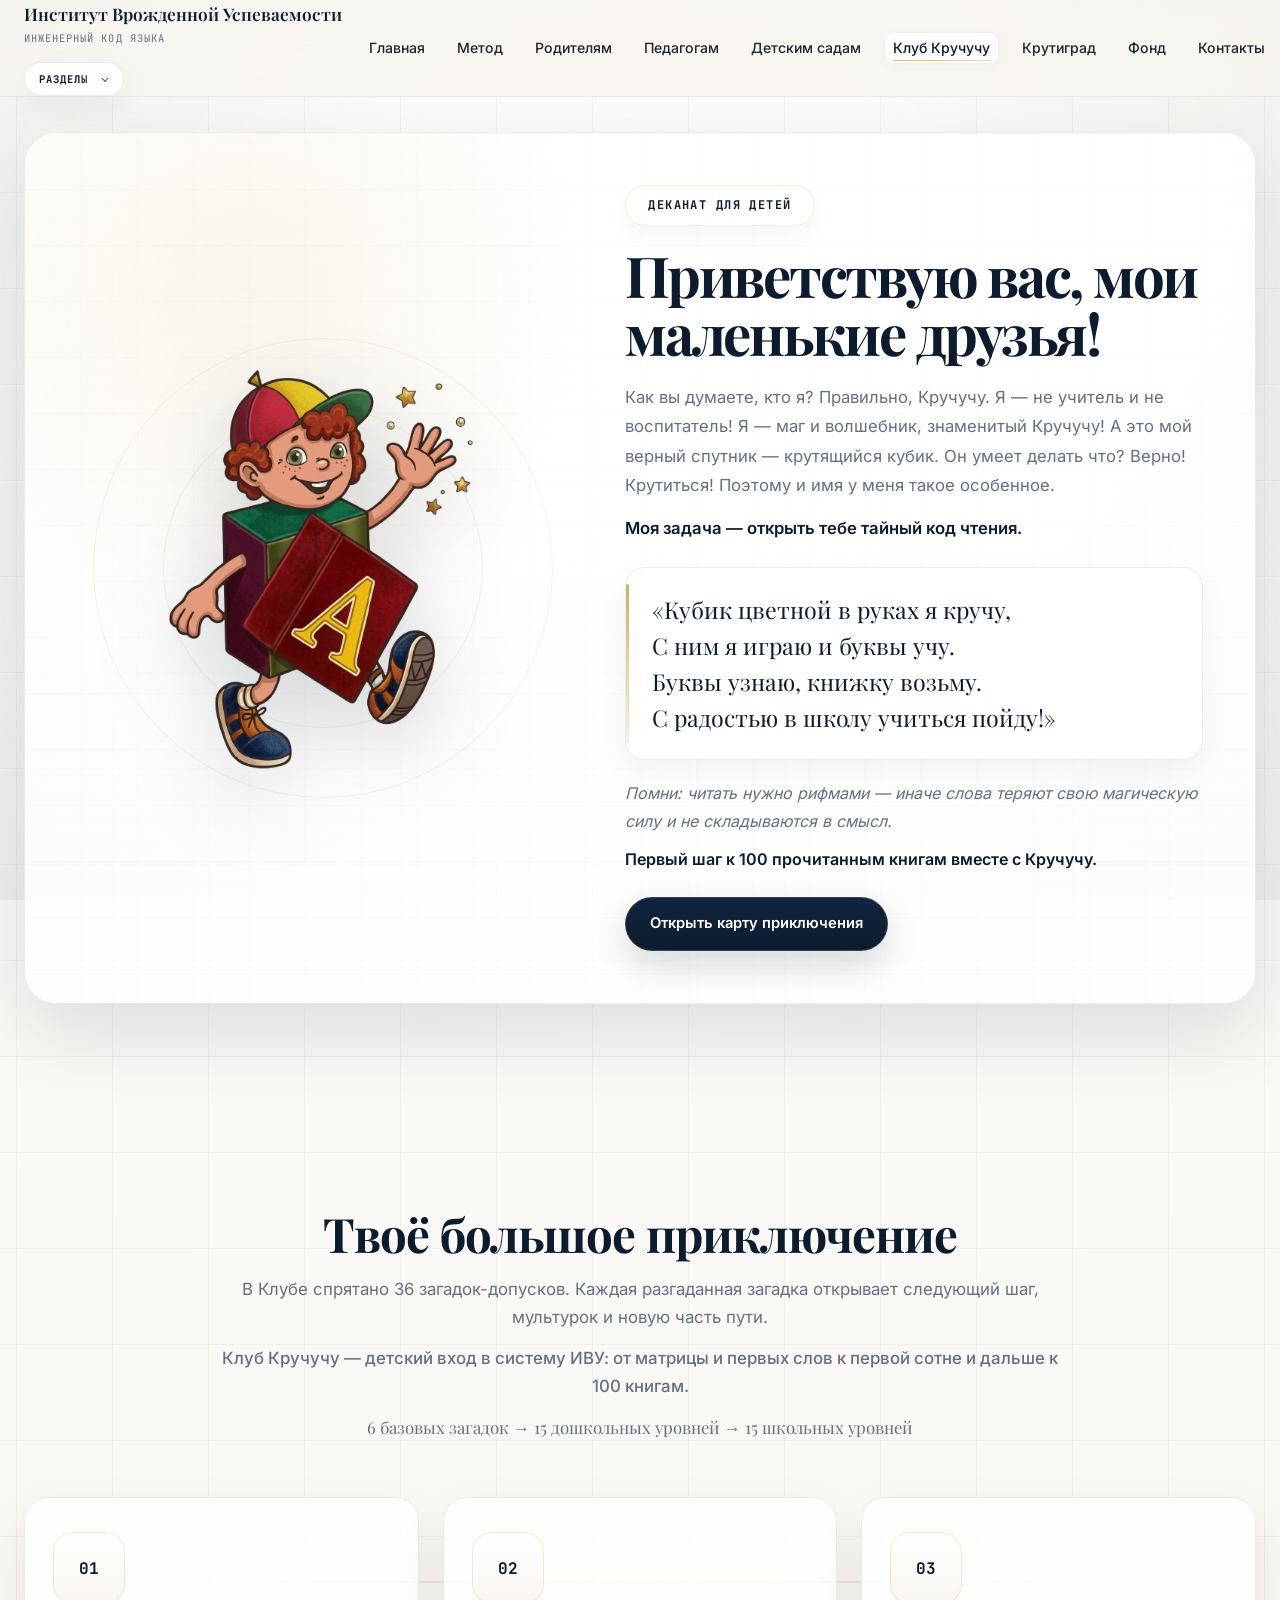
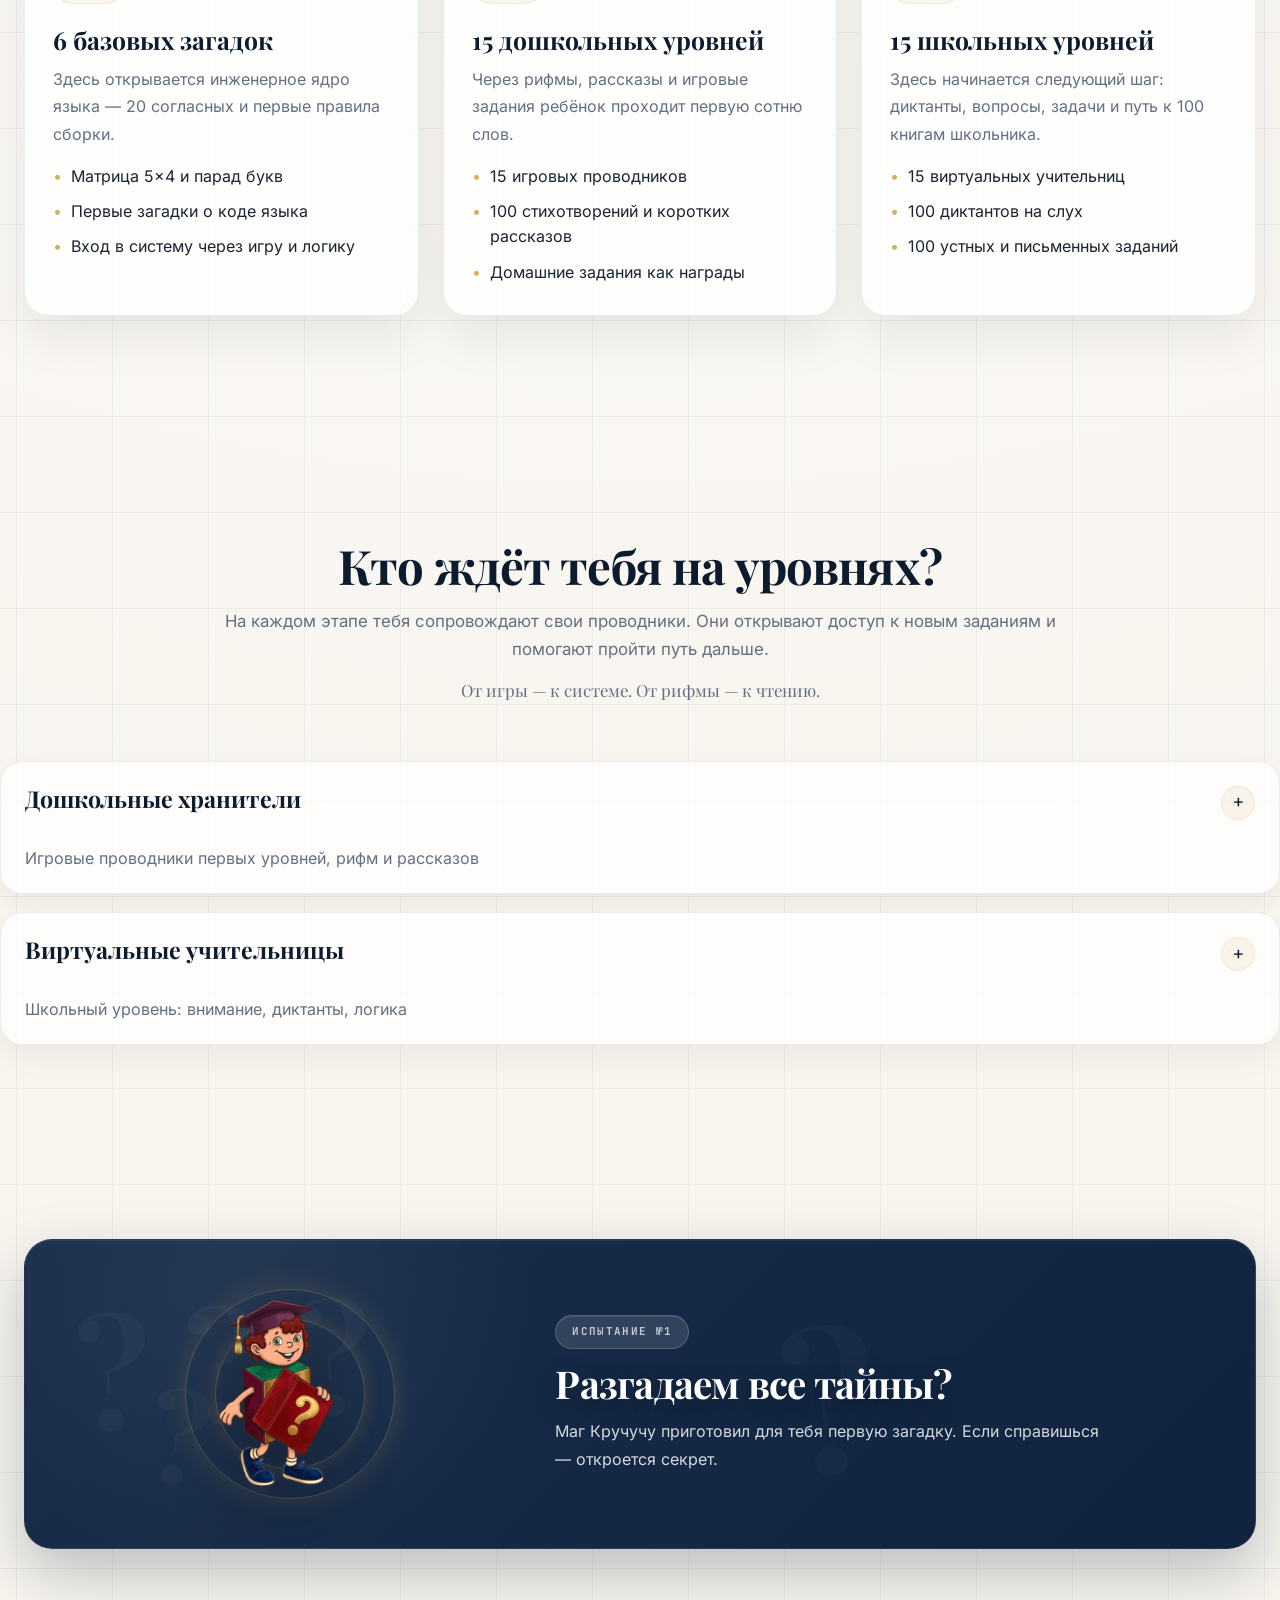
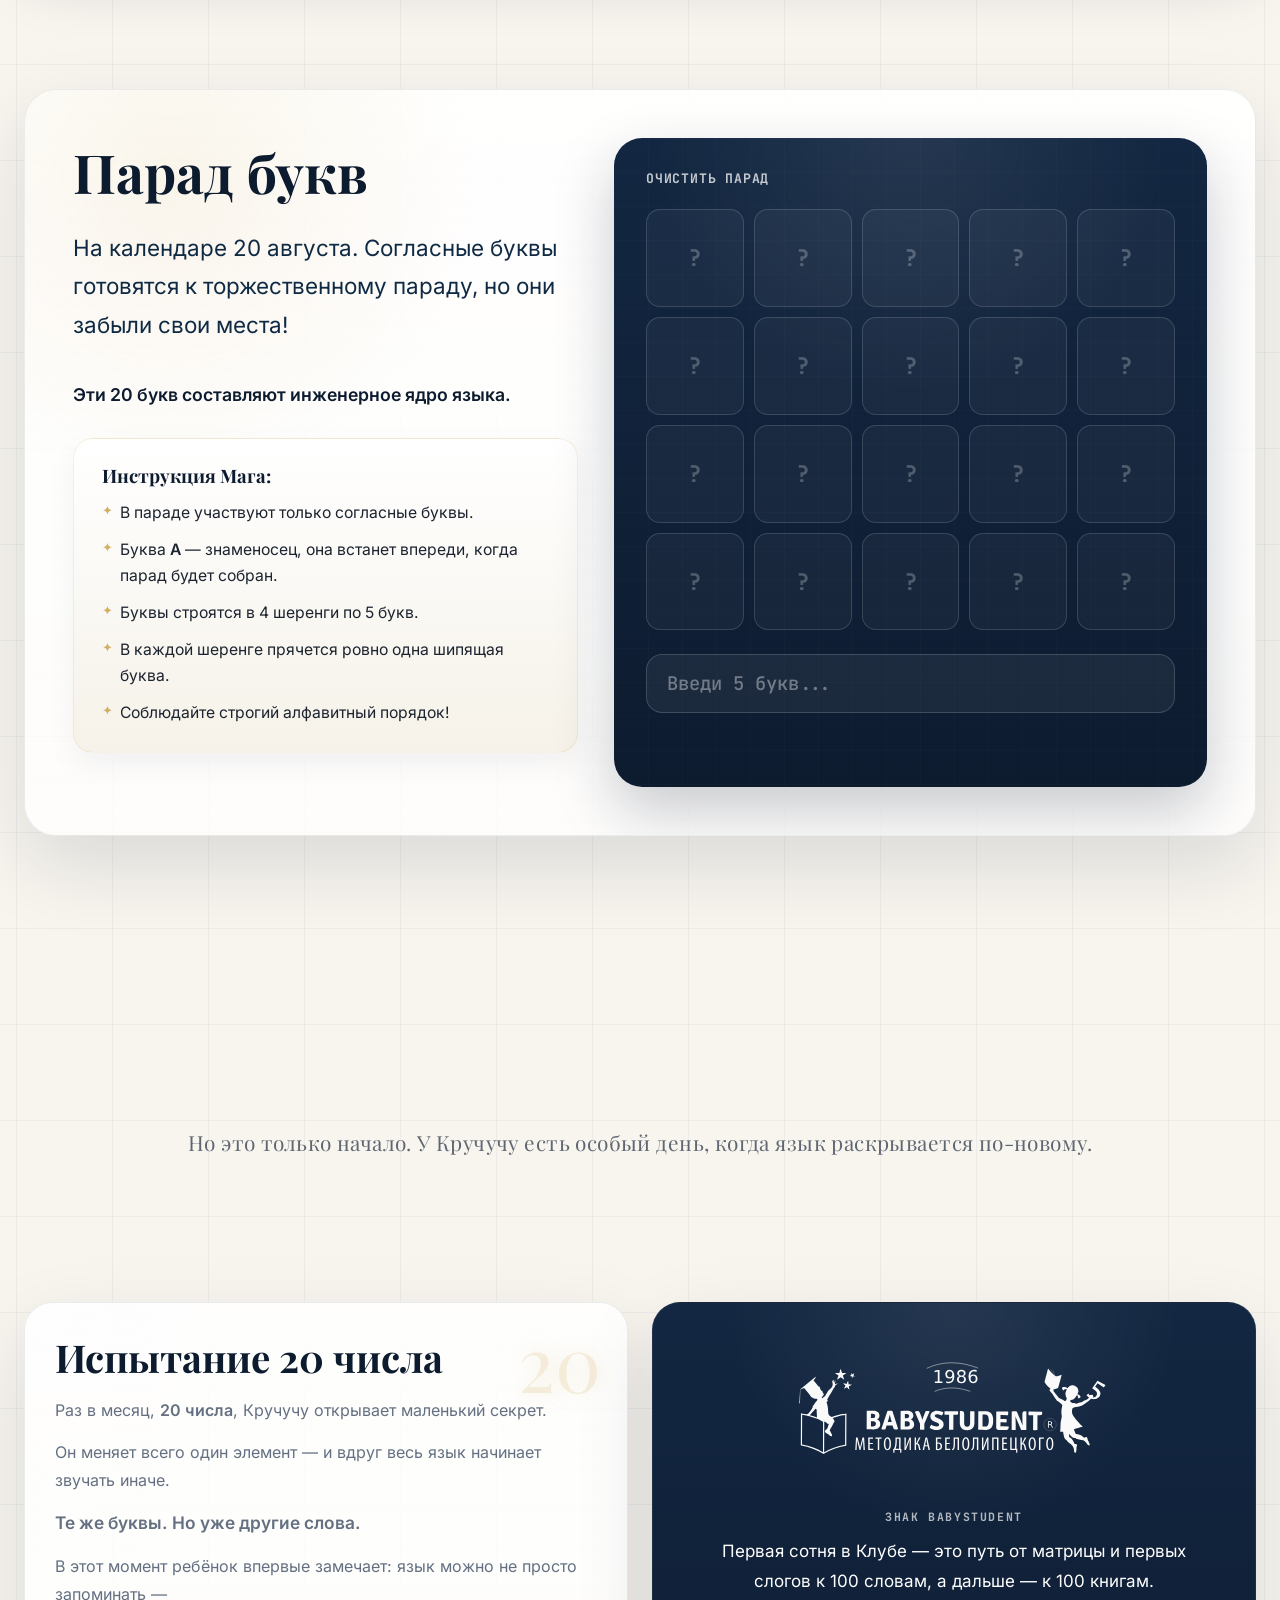
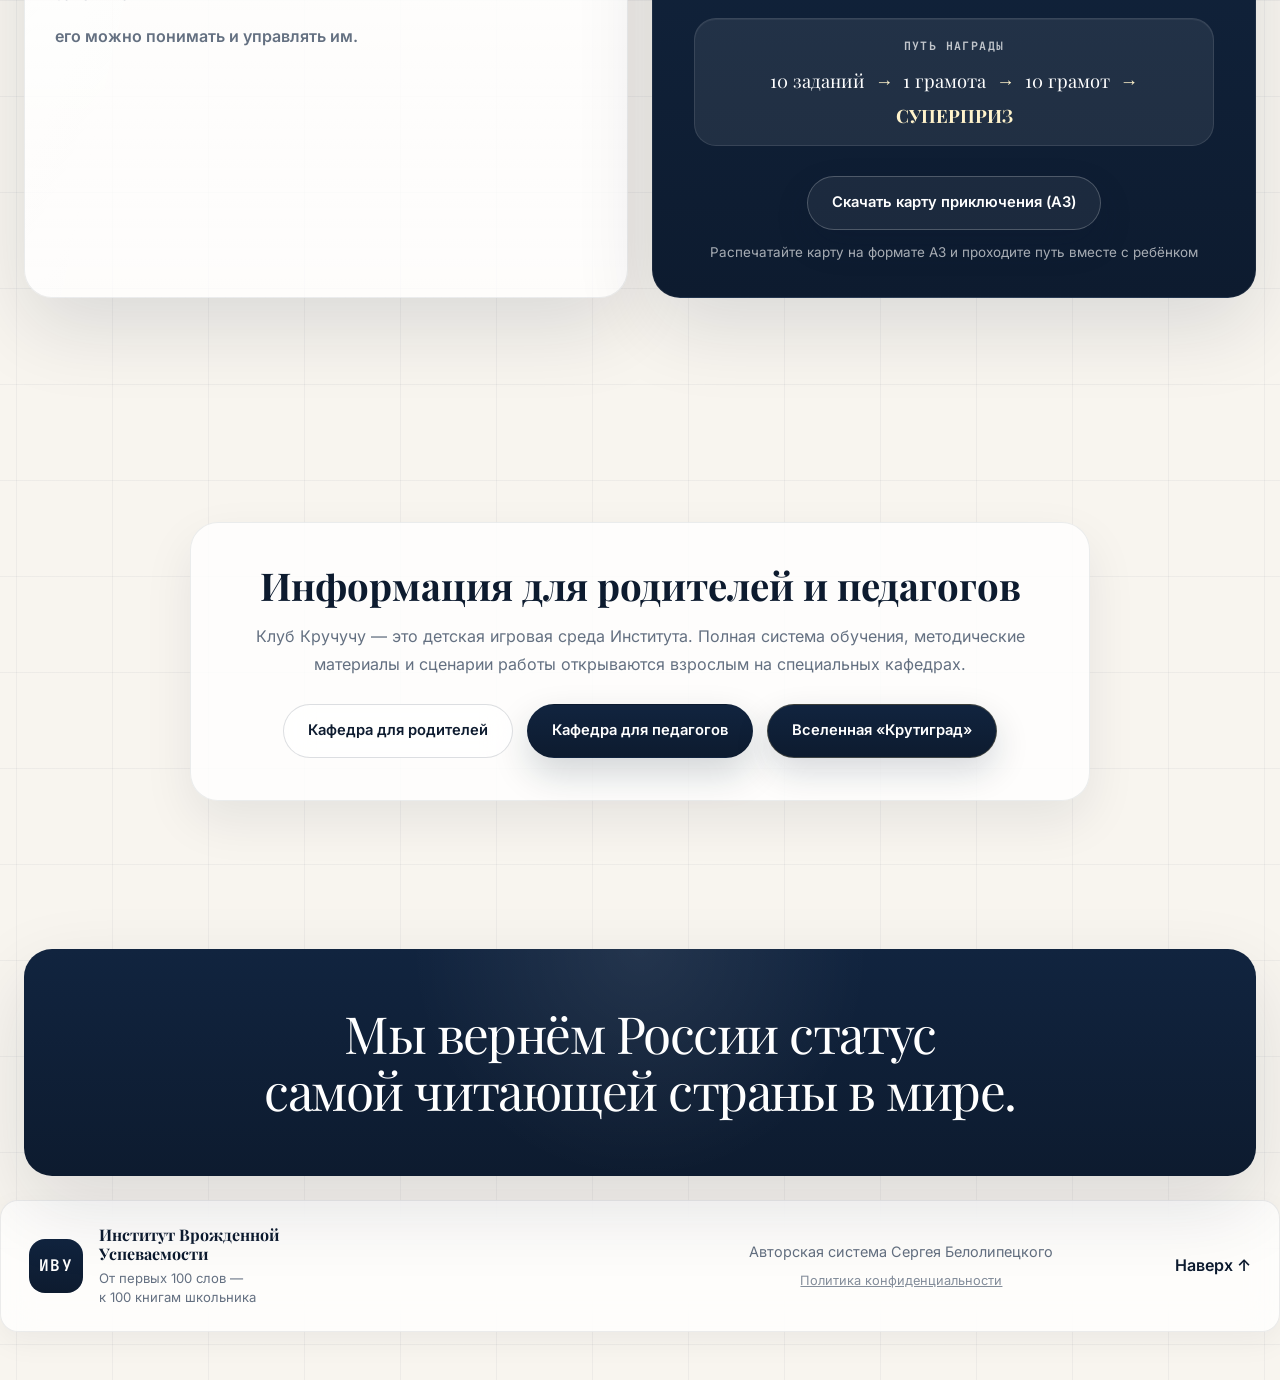
==== commit c97d87b2: "Add files via upload" ====
--- a/club.html
+++ b/club.html
@@ -336,12 +336,7 @@
   </div>
 </section>
 
-    </div>
-
-  </div>
-</section>
-
-    <section class="puzzle-section reveal" id="puzzle">
+<section class="puzzle-section reveal" id="puzzle">
       <div class="container">
         <div class="puzzle-wrapper">
           <div class="puzzle-grid">
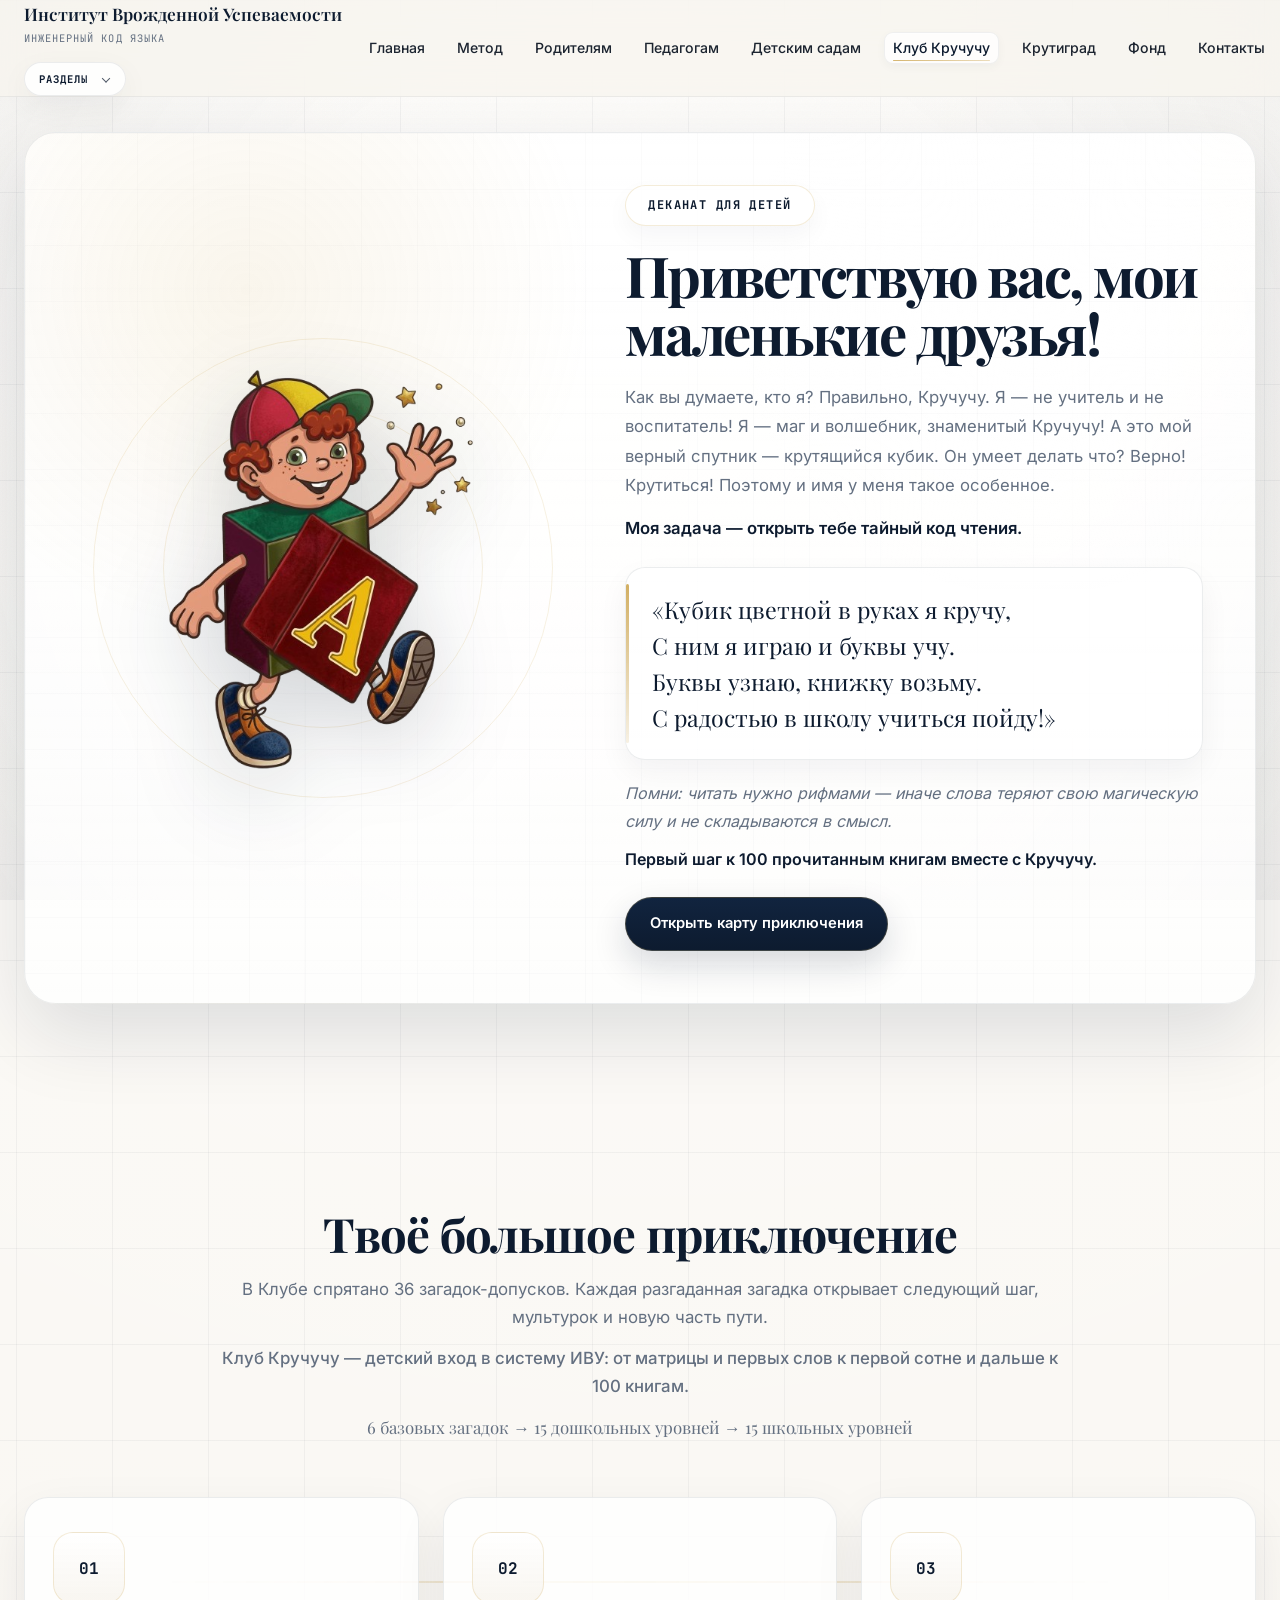
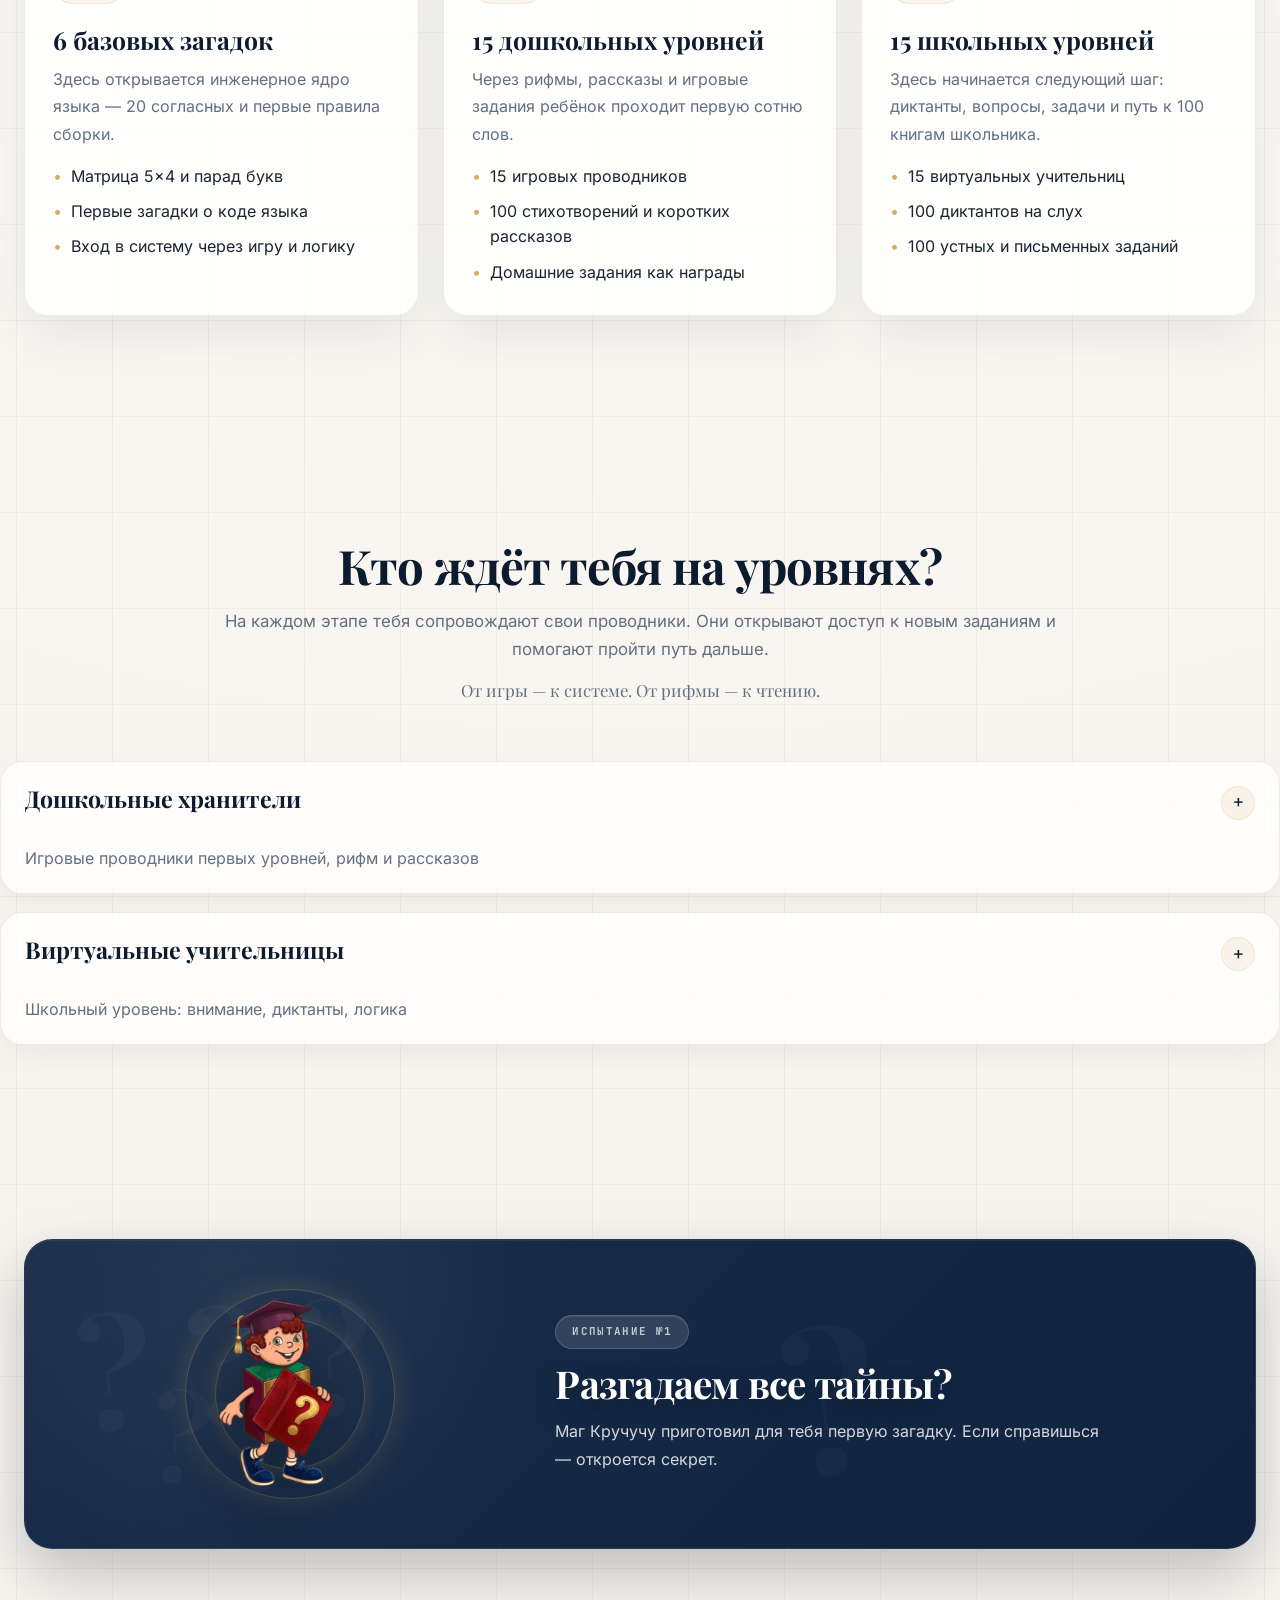
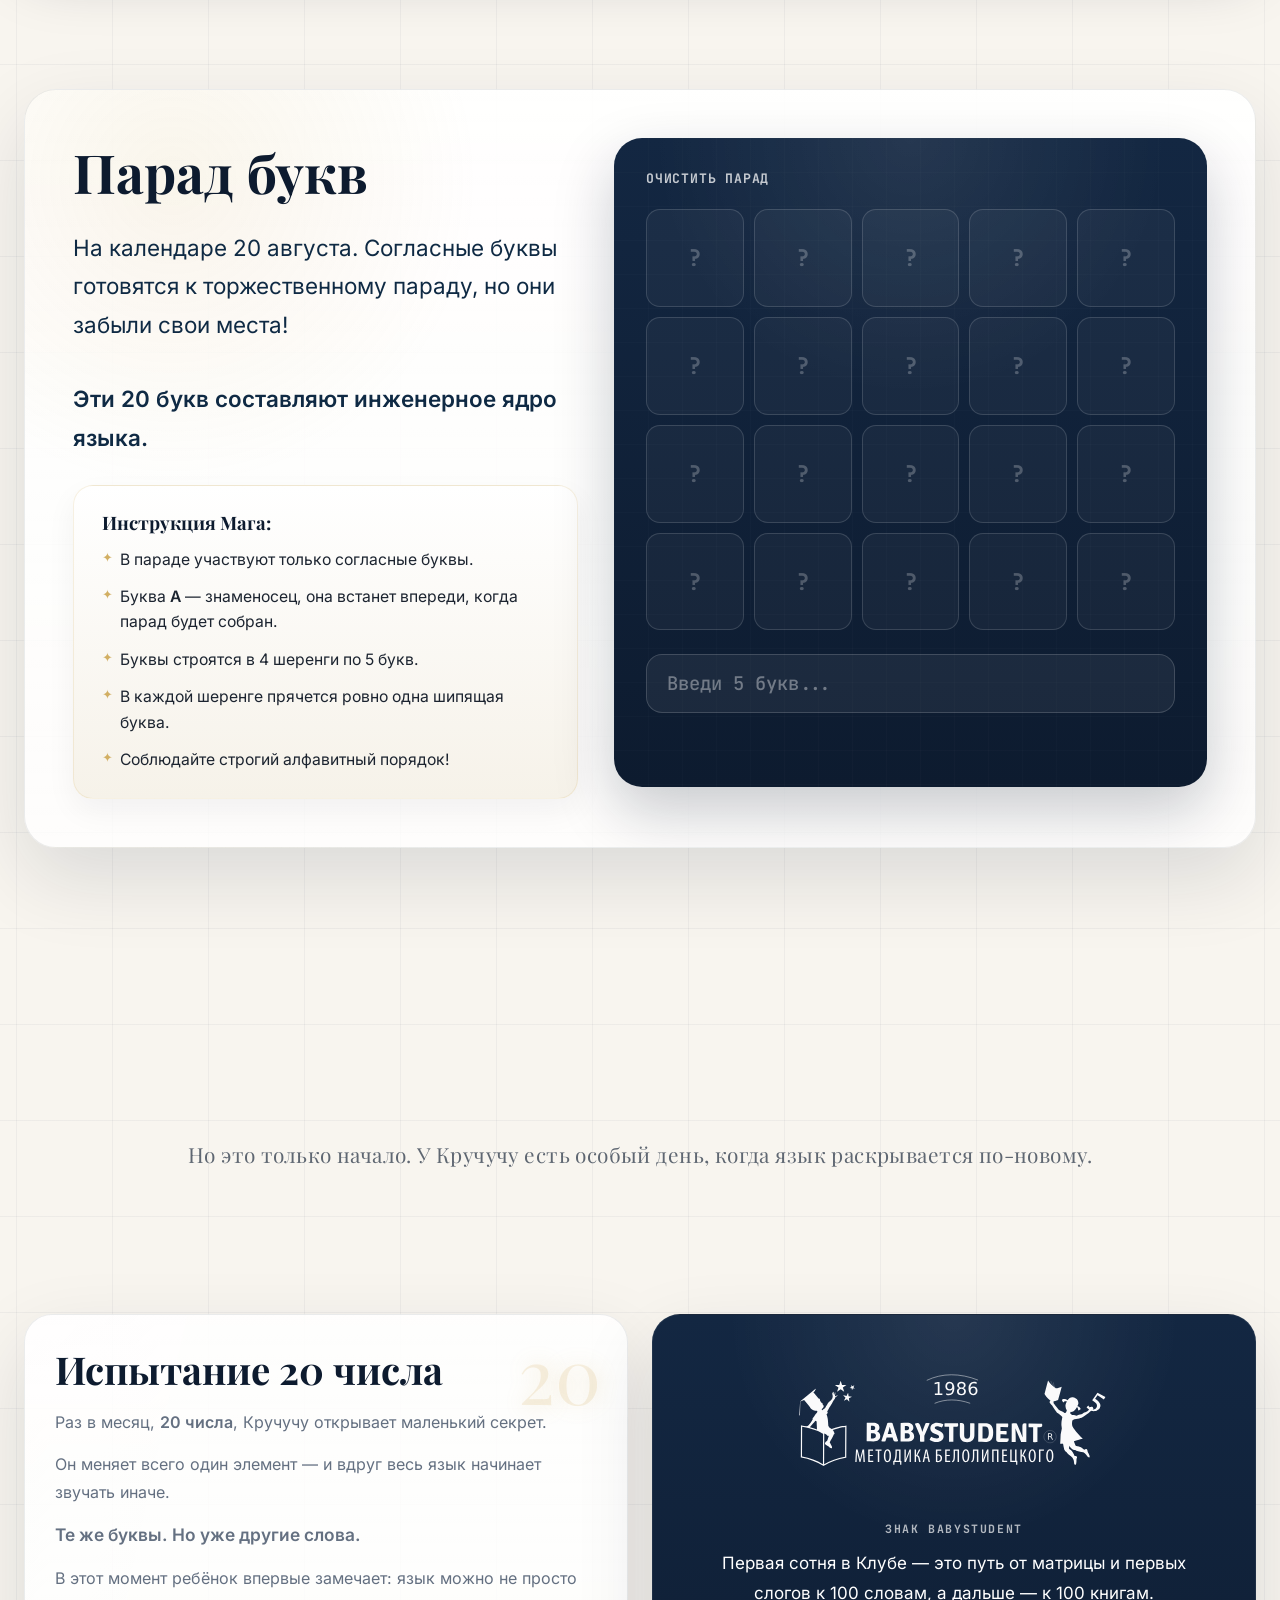
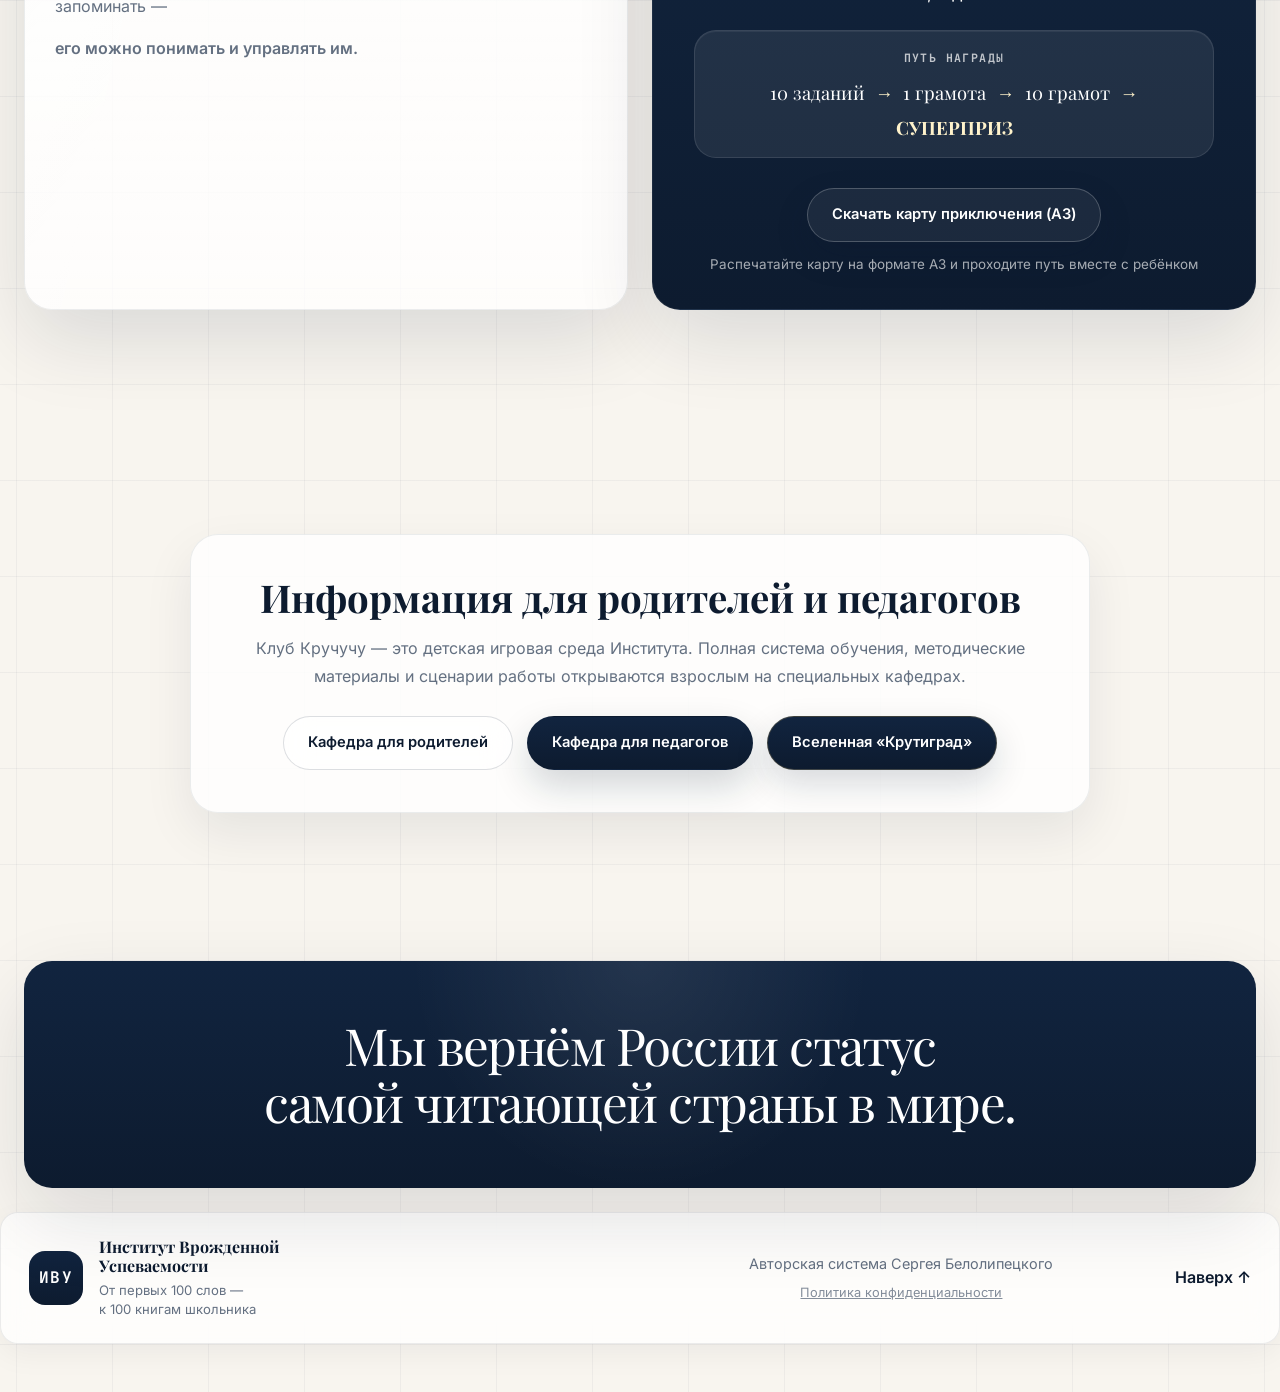
==== commit d69a3b07: "Add files via upload" ====
--- a/club.html
+++ b/club.html
@@ -302,11 +302,11 @@
             <li>Марта Аркадьевна</li>
             <li>Алевтина Пантелеевна</li>
           </ul>
-        </div>
-      </details>
-    </section>
-
-  <section class="puzzle-intro reveal">
+       </div>
+</details>
+</section>
+
+<section class="puzzle-intro reveal">
   <div class="container">
     <div class="puzzle-intro-card">
 
@@ -316,6 +316,7 @@
           <div class="puzzle-intro-orbit puzzle-intro-orbit--two"></div>
 
           <img
+            id="puzzle-kruchu-img"
             src="./img/kruchuchu-2.svg"
             alt="Кручучу приглашает к первой загадке"
             class="puzzle-intro-kruchu"
@@ -337,7 +338,7 @@
 </section>
 
 <section class="puzzle-section reveal" id="puzzle">
-      <div class="container">
+  <div class="container">
         <div class="puzzle-wrapper">
           <div class="puzzle-grid">
 
@@ -591,61 +592,104 @@
               </div>
             </div>
 
-            <div class="lessons-download-strip">
-              <p class="lessons-download-text">
-                Хочешь рассмотреть эти шаги внимательно? Ниже открыт полный лист с уроками —
-                его можно пролистать прямо здесь или распечатать отдельно.
-              </p>
-              <a href="./img/uroki.pdf" class="btn btn-outline lessons-download-btn" target="_blank" rel="noopener">
-                Скачать уроки в PDF
-              </a>
-            </div>
-
-            <div class="lessons-pdf-viewer">
-              <div class="lessons-pdf-head">
-                <p class="lessons-pdf-kicker">Полный разворот уроков</p>
-                <h4 class="lessons-pdf-title">Открытый лист для спокойного просмотра</h4>
-              </div>
-
-              <div class="lessons-pdf-frame-wrap">
-               <iframe
-  class="lessons-pdf-frame"
-  src="./img/uroki.pdf"
-  title="Первые уроки ИВУ"
-  loading="lazy">
-</iframe>
-              </div>
-            </div>
-          </div>
-        </div>
-
-        <div class="club-stage" id="video-stage">
-          <div class="club-stage-inner">
-            <div class="deep-start-screen" id="deep-start-screen">
-              <img src="./img/kru-underwater.webp" alt="Кручучу под водой" class="deep-image">
-              <div class="deep-overlay">
-                <h4 class="deep-title">Готов к дальнейшему погружению?</h4>
-                <p class="deep-text">
-                  Ты уже увидел, как буквы превращаются в слоги и слова.
-                  Теперь посмотри, как метод работает вживую.
-                </p>
-                <button class="btn btn-magic" id="btn-start-deep" type="button">
-                  Погрузиться глубже
-                </button>
-              </div>
-            </div>
-
-            <div class="demo-video-block" id="demo-video-block" hidden>
-  <h4 class="demo-video-title">Демо-урок</h4>
-  <p class="demo-video-text">
-    Это короткий вход в живое объяснение метода после первых шагов.
+            <!-- DOWNLOAD STRIP -->
+<div class="lessons-download-strip">
+  <p class="lessons-download-text">
+    Хочешь рассмотреть эти шаги внимательно? Ниже открыт полный лист с уроками —
+    его можно пролистать прямо здесь или открыть отдельно для спокойного просмотра и печати.
   </p>
 
-  <video id="club-video" class="demo-video-player" controls preload="metadata" playsinline aria-label="Демо-урок Клуба Кручучу">
-    <source src="./media/uroven_01_01.mp4" type="video/mp4">
-    Ваш браузер не поддерживает воспроизведение видео.
-  </video>
+  <a
+    href="./img/uroki.pdf"
+    class="btn btn-outline lessons-download-btn"
+    target="_blank"
+    rel="noopener"
+  >
+    Скачать уроки в PDF
+  </a>
 </div>
+
+<!-- PDF VIEWER -->
+<div class="lessons-pdf-viewer">
+
+  <div class="lessons-pdf-head">
+    <p class="lessons-pdf-kicker">Полный разворот уроков</p>
+    <h4 class="lessons-pdf-title">Открытый лист для спокойного просмотра</h4>
+  </div>
+
+  <div class="lessons-pdf-frame-wrap">
+
+    <!-- MOBILE NOTE -->
+    <div class="lessons-pdf-mobile-note">
+      <p>
+        На мобильном устройстве встроенный просмотр может отображаться не полностью.
+        Открой файл отдельно, чтобы спокойно посмотреть его или сохранить для печати.
+      </p>
+
+      <div class="lessons-pdf-mobile-actions">
+        <a
+          href="./img/uroki.pdf"
+          class="btn btn-outline lessons-download-btn"
+          target="_blank"
+          rel="noopener"
+        >
+          Открыть PDF
+        </a>
+
+        <a
+          href="./img/uroki.pdf"
+          class="btn btn-magic"
+          download
+        >
+          Скачать для печати
+        </a>
+      </div>
+    </div>
+
+    <!-- DESKTOP PDF -->
+    <iframe
+      class="lessons-pdf-frame"
+      src="./img/uroki.pdf"
+      title="Первые уроки ИВУ"
+      loading="lazy">
+    </iframe>
+
+  </div>
+</div>
+
+<div class="club-stage" id="video-stage">
+  <div class="club-stage-inner">
+    <div class="deep-start-screen" id="deep-start-screen">
+      <img src="./img/kru-underwater.webp" alt="Кручучу под водой" class="deep-image">
+      <div class="deep-overlay">
+        <h4 class="deep-title">Готов к дальнейшему погружению?</h4>
+        <p class="deep-text">
+          Ты уже увидел, как буквы превращаются в слоги и слова.
+          Теперь посмотри, как метод работает вживую.
+        </p>
+        <button class="btn btn-magic" id="btn-start-deep" type="button">
+          Погрузиться глубже
+        </button>
+      </div>
+    </div>
+
+    <div class="demo-video-block" id="demo-video-block" hidden>
+      <h4 class="demo-video-title">Демо-урок</h4>
+      <p class="demo-video-text">
+        Это короткий вход в живое объяснение метода после первых шагов.
+      </p>
+
+      <video
+        id="club-video"
+        class="demo-video-player"
+        controls
+        preload="metadata"
+        playsinline
+        aria-label="Демо-урок Клуба Кручучу">
+        <source src="./media/uroven_01_01.mp4" type="video/mp4">
+        Ваш браузер не поддерживает воспроизведение видео.
+      </video>
+    </div>
 
             <div class="lesson-parent-note">
               <p class="lesson-note">
--- a/style.css
+++ b/style.css
@@ -655,6 +655,7 @@
   line-height: 1;
   white-space: nowrap;
 }
+
 .page-sections__icon {
   position: relative;
   display: inline-block;
@@ -845,10 +846,6 @@
 }
 
 @media (max-width: 1024px) {
-  .section-padding {
-    padding: 80px 0;
-  }
-
   .header__inner {
     min-height: 76px;
   }
@@ -1004,8 +1001,6 @@
     );
   }
 
-  /* На главной слева ничего не мешает первому пункту */
-  
   body.index-page .nav-scroll-area::before {
     opacity: 0;
   }
@@ -1078,17 +1073,4 @@
 ::selection {
   background: rgba(210, 175, 99, 0.25);
   color: var(--navy);
-}
-
-.page-sections__icon {
-  width: 9px;
-  height: 9px;
-  flex-basis: 9px;
-  margin-left: 5px;
-}
-
-.page-sections__icon::before {
-  width: 5px;
-  height: 5px;
-}
-
+}
--- a/club.css
+++ b/club.css
@@ -294,6 +294,141 @@
   display: flex;
   flex-wrap: wrap;
   gap: 12px;
+}
+
+/* HERO — RESPONSIVE */
+
+@media (max-width: 1024px) {
+  body.club-page .hero-grid {
+    grid-template-columns: 1fr;
+    gap: 28px;
+  }
+
+  body.club-page .hero-visual {
+    min-height: 380px;
+  }
+}
+
+@media (max-width: 768px) {
+  body.club-page .club-hero {
+    padding-bottom: 56px;
+  }
+
+  body.club-page .club-hero-shell {
+    padding: 24px 18px;
+    border-radius: 24px;
+  }
+
+  body.club-page .hero-grid {
+    gap: 22px;
+  }
+
+  body.club-page .hero-visual {
+    min-height: 260px;
+  }
+
+  body.club-page .hero-visual-frame {
+    width: min(100%, 250px);
+  }
+
+  body.club-page .hero-orbit-one {
+    width: 180px;
+    height: 180px;
+  }
+
+  body.club-page .hero-orbit-two {
+    width: 240px;
+    height: 240px;
+  }
+
+  body.club-page .hero-kruchu {
+    width: min(100%, 180px);
+  }
+
+  body.club-page .hero-content .label {
+    margin-bottom: 14px;
+    padding: 8px 14px;
+    font-size: 0.66rem;
+    letter-spacing: 0.08em;
+  }
+
+  body.club-page .hero-content h1 {
+    margin-bottom: 14px;
+    font-size: clamp(1.9rem, 9vw, 2.5rem);
+    line-height: 1.04;
+  }
+
+  body.club-page .hero-prose {
+    gap: 10px;
+    margin-bottom: 18px;
+  }
+
+  body.club-page .hero-prose p,
+  body.club-page .hero-italic-note,
+  body.club-page .hero-path-note {
+    font-size: 0.96rem;
+    line-height: 1.6;
+  }
+
+  body.club-page .hero-quote-box {
+    margin-bottom: 16px;
+    padding: 18px 16px 18px 18px;
+    border-radius: 16px;
+  }
+
+  body.club-page .hero-quote-text {
+    font-size: 1.02rem;
+    line-height: 1.44;
+  }
+
+  body.club-page .hero-actions {
+    flex-direction: column;
+    align-items: stretch;
+  }
+}
+
+@media (max-width: 560px) {
+  body.club-page .club-hero-shell {
+    padding: 18px 14px;
+    border-radius: 18px;
+  }
+
+  body.club-page .hero-visual {
+    min-height: 220px;
+  }
+
+  body.club-page .hero-visual-frame {
+    width: min(100%, 210px);
+  }
+
+  body.club-page .hero-orbit-one {
+    width: 150px;
+    height: 150px;
+  }
+
+  body.club-page .hero-orbit-two {
+    width: 200px;
+    height: 200px;
+  }
+
+  body.club-page .hero-kruchu {
+    width: min(100%, 150px);
+  }
+
+  body.club-page .hero-content h1 {
+    font-size: 1.7rem;
+  }
+
+  body.club-page .hero-prose p,
+  body.club-page .hero-italic-note,
+  body.club-page .hero-path-note {
+    font-size: 0.9rem;
+    line-height: 1.54;
+  }
+
+  body.club-page .hero-quote-text {
+    font-size: 0.96rem;
+  }
 }
 
 /* ==========================================================================
@@ -1053,28 +1188,19 @@
   line-height: 1.72;
 }
 
-body.club-page .puzzle-text .puzzle-intro {
-  margin-bottom: 6px;
-  color: var(--navy);
-  font-weight: 700;
-}
-
 body.club-page .puzzle-story {
   margin-bottom: 16px;
   color: #2f4a68;
 }
 
-body.club-page .puzzle-text-strong,
-body.club-page .puzzle-text--big .puzzle-text-strong {
-  margin-top: 10px;
-  margin-bottom: 18px;
+body.club-page .puzzle-text-strong {
+  margin: 10px 0 18px;
   color: var(--navy);
   font-size: clamp(1.1rem, 1.35vw, 1.24rem);
   font-weight: 700;
 }
 
-body.club-page .puzzle-rules,
-body.club-page .puzzle-text--big .puzzle-rules {
+body.club-page .puzzle-rules {
   margin-top: 0;
   padding: 26px 28px;
   border-radius: 20px;
@@ -1083,8 +1209,7 @@
   box-shadow: var(--club-shadow-sm);
 }
 
-body.club-page .puzzle-rules h4,
-body.club-page .puzzle-text--big .puzzle-rules h4 {
+body.club-page .puzzle-rules h4 {
   margin: 0 0 12px;
   color: var(--navy);
   font-size: 1.16rem;
@@ -1099,8 +1224,7 @@
   list-style: none;
 }
 
-body.club-page .puzzle-rules li,
-body.club-page .puzzle-text--big .puzzle-rules li {
+body.club-page .puzzle-rules li {
   position: relative;
   padding-left: 18px;
   color: var(--text-main);
@@ -1184,6 +1308,7 @@
   aspect-ratio: 1;
   display: grid;
   place-items: center;
+  min-width: 0;
   border-radius: 14px;
   border: 1px solid rgba(255, 255, 255, 0.14);
   background: rgba(255, 255, 255, 0.04);
@@ -1191,7 +1316,11 @@
   font-family: var(--font-mono);
   font-size: 1.45rem;
   font-weight: 700;
-  transition: all var(--transition);
+  transition:
+    color var(--transition),
+    background var(--transition),
+    border-color var(--transition),
+    box-shadow var(--transition);
 }
 
 body.club-page .l-cell.revealed {
@@ -1203,8 +1332,16 @@
     0 10px 24px rgba(0, 0, 0, 0.14);
 }
 
+body.club-page .input-area {
+  width: 100%;
+  min-width: 0;
+}
+
 body.club-page .code-input {
+  display: block;
   width: 100%;
+  max-width: 100%;
+  min-width: 0;
   min-height: 56px;
   padding: 16px 20px;
   border-radius: 16px;
@@ -1216,9 +1353,13 @@
   font-weight: 700;
   letter-spacing: 0.22em;
   text-transform: uppercase;
+  appearance: none;
+  -webkit-appearance: none;
+  -webkit-text-size-adjust: 100%;
+  transform: translateZ(0);
+  -webkit-transform: translateZ(0);
   transition:
     border-color var(--transition),
-    box-shadow var(--transition),
     background var(--transition);
 }
 
@@ -1232,7 +1373,6 @@
 body.club-page .code-input:focus {
   outline: none;
   border-color: rgba(210, 175, 99, 0.5);
-  box-shadow: 0 0 0 4px rgba(210, 175, 99, 0.12);
   background: rgba(255, 255, 255, 0.08);
 }
 
@@ -1300,22 +1440,18 @@
     margin-bottom: 14px;
   }
 
-  body.club-page .puzzle-text-strong,
-  body.club-page .puzzle-text--big .puzzle-text-strong {
-    margin-top: 6px;
-    margin-bottom: 14px;
+  body.club-page .puzzle-text-strong {
+    margin: 6px 0 14px;
     font-size: 1rem;
     line-height: 1.5;
   }
 
-  body.club-page .puzzle-rules,
-  body.club-page .puzzle-text--big .puzzle-rules {
+  body.club-page .puzzle-rules {
     padding: 20px 18px;
     border-radius: 18px;
   }
 
-  body.club-page .puzzle-rules h4,
-  body.club-page .puzzle-text--big .puzzle-rules h4 {
+  body.club-page .puzzle-rules h4 {
     font-size: 1.02rem;
   }
 
@@ -1323,8 +1459,7 @@
     gap: 10px;
   }
 
-  body.club-page .puzzle-rules li,
-  body.club-page .puzzle-text--big .puzzle-rules li {
+  body.club-page .puzzle-rules li {
     font-size: 0.94rem;
     line-height: 1.56;
   }
@@ -1355,13 +1490,13 @@
     font-size: 1.08rem;
   }
 
-  body.club-page .code-input {
-    min-height: 50px;
-    padding: 14px 16px;
-    border-radius: 14px;
-    font-size: 1rem;
-    letter-spacing: 0.14em;
-  }
+body.club-page .code-input {
+  min-height: 50px;
+  padding: 14px 16px;
+  border-radius: 14px;
+  font-size: 16px;
+  letter-spacing: 0.12em;
+}
 
   body.club-page .sys-msg {
     margin-top: 12px;
@@ -1384,24 +1519,20 @@
     line-height: 1.58;
   }
 
-  body.club-page .puzzle-text-strong,
-  body.club-page .puzzle-text--big .puzzle-text-strong {
+  body.club-page .puzzle-text-strong {
     font-size: 0.94rem;
   }
 
-  body.club-page .puzzle-rules,
-  body.club-page .puzzle-text--big .puzzle-rules {
+  body.club-page .puzzle-rules {
     padding: 16px 14px;
     border-radius: 16px;
   }
 
-  body.club-page .puzzle-rules h4,
-  body.club-page .puzzle-text--big .puzzle-rules h4 {
+  body.club-page .puzzle-rules h4 {
     font-size: 0.96rem;
   }
 
-  body.club-page .puzzle-rules li,
-  body.club-page .puzzle-text--big .puzzle-rules li {
+  body.club-page .puzzle-rules li {
     padding-left: 16px;
     font-size: 0.9rem;
     line-height: 1.5;
@@ -1425,12 +1556,12 @@
     font-size: 0.94rem;
   }
 
-  body.club-page .code-input {
-    min-height: 46px;
-    padding: 12px 14px;
-    font-size: 0.92rem;
-    letter-spacing: 0.1em;
-  }
+ body.club-page .code-input {
+  min-height: 46px;
+  padding: 12px 14px;
+  font-size: 16px;
+  letter-spacing: 0.06em;
+}
 
   body.club-page .m-reset {
     font-size: 0.72rem;
@@ -1439,6 +1570,19 @@
   body.club-page .sys-msg {
     font-size: 0.76rem;
     line-height: 1.42;
+  }
+}
+@supports (-webkit-touch-callout: none) {
+  body.club-page .matrix-board,
+  body.club-page .input-area,
+  body.club-page .code-input {
+    transform: translateZ(0);
+    -webkit-transform: translateZ(0);
+  }
+
+  body.club-page .code-input {
+    font-size: 16px !important;
+    line-height: 1.2;
   }
 }
 /* ==========================================================================
@@ -1627,16 +1771,20 @@
    ========================================================================== */
 
 body.club-page .club-stage {
-  display: none;
-  margin-top: 34px;
+  visibility: hidden;
   opacity: 0;
   transform: translateY(18px);
+  margin-top: 34px;
+  height: 0;
+  overflow: hidden;
   transition: opacity 0.7s ease, transform 0.7s ease;
 }
 
 body.club-page .club-stage.show {
+  visibility: visible;
   opacity: 1;
   transform: translateY(0);
+  height: auto;
 }
 
 body.club-page .club-stage-inner {
@@ -1884,15 +2032,16 @@
 body.club-page .parade-side .flag--3::after {
   background: linear-gradient(180deg, #85dcff 0%, #4cb8ff 100%);
 }
-
 body.club-page .parade-rows {
   position: relative;
   z-index: 1;
   display: grid;
+  justify-items: center;
   gap: 12px;
+  width: 100%;
   max-width: 100%;
   margin: 6px auto 0;
-  transform: scale(1.08);
+  transform: none;
 }
 
 body.club-page .parade-row {
@@ -1912,7 +2061,11 @@
   display: grid;
   place-items: center;
   border-radius: 20px;
-  background: linear-gradient(180deg, rgba(255, 255, 255, 0.11) 0%, rgba(255, 255, 255, 0.045) 100%);
+  background: linear-gradient(
+    180deg,
+    rgba(255, 255, 255, 0.11) 0%,
+    rgba(255, 255, 255, 0.045) 100%
+  );
   border: 1px solid rgba(255, 255, 255, 0.08);
   color: #fff4d8;
   font-family: var(--font-mono);
@@ -1927,7 +2080,6 @@
   opacity: 0;
   transform: translateY(16px) scale(0.88);
 }
-
 body.club-page .parade-row span::before {
   content: "";
   position: absolute;
@@ -2053,7 +2205,7 @@
 
 @keyframes rowHeroPulse {
   0% { transform: scale(1); }
-  40% { transform: scale(1.06); }
+  40% { transform: scale(1.02); }
   100% { transform: scale(1); }
 }
 
@@ -2108,7 +2260,6 @@
     transform: scale(0.82) translateY(-18px);
   }
 }
-
 /* ==========================================================================
    COMMON STAGE + PARADE — RESPONSIVE
    ========================================================================== */
@@ -2222,22 +2373,25 @@
   }
 
   body.club-page .parade-rows {
-    gap: 10px;
+    display: grid;
+    justify-items: center;
+    gap: 8px;
     margin-top: 2px;
     transform: scale(1);
   }
 
   body.club-page .parade-row {
-    grid-template-columns: repeat(5, 56px);
-    gap: 8px;
+    grid-template-columns: repeat(5, 52px);
+    gap: 6px;
+    justify-content: center;
     transform: none;
   }
 
   body.club-page .parade-row span {
-    width: 56px;
-    height: 56px;
-    border-radius: 16px;
-    font-size: 1rem;
+    width: 52px;
+    height: 52px;
+    border-radius: 15px;
+    font-size: 0.96rem;
   }
 
   body.club-page .parade-sparkles span {
@@ -2282,24 +2436,27 @@
   }
 
   body.club-page .parade-lane {
-    width: 214px;
+    width: 190px;
   }
 
   body.club-page .parade-rows {
-    gap: 8px;
+    display: grid;
+    justify-items: center;
+    gap: 6px;
   }
 
   body.club-page .parade-row {
-    grid-template-columns: repeat(5, 48px);
-    gap: 6px;
+    grid-template-columns: repeat(5, 44px);
+    gap: 5px;
+    justify-content: center;
     transform: none;
   }
 
   body.club-page .parade-row span {
-    width: 48px;
-    height: 48px;
-    border-radius: 14px;
-    font-size: 0.9rem;
+    width: 44px;
+    height: 44px;
+    border-radius: 12px;
+    font-size: 0.82rem;
   }
 }
 /* ==========================================================================
@@ -2916,6 +3073,10 @@
   background: #fff;
 }
 
+body.club-page .lessons-pdf-mobile-note {
+  display: none;
+}
+
 @media (max-width: 900px) {
   body.club-page .lessons-showcase--premium,
   body.club-page .lesson-result-grid {
@@ -2927,7 +3088,26 @@
   }
 
   body.club-page .lessons-pdf-frame {
-    height: 680px;
+    display: none;
+  }
+
+  body.club-page .lessons-pdf-frame-wrap {
+    display: flex;
+    align-items: center;
+    justify-content: center;
+    min-height: 140px;
+    padding: 18px;
+  }
+
+  body.club-page .lessons-pdf-mobile-note {
+    display: block;
+    text-align: center;
+  }
+
+  body.club-page .lessons-pdf-mobile-note p {
+    margin: 0 0 12px;
+    color: rgba(255, 255, 255, 0.84);
+    line-height: 1.6;
   }
 }
 
@@ -2988,10 +3168,8 @@
 
   body.club-page .lessons-pdf-frame-wrap {
     border-radius: 16px;
-  }
-
-  body.club-page .lessons-pdf-frame {
-    height: 520px;
+    min-height: 120px;
+    padding: 16px;
   }
 }
 
@@ -3005,7 +3183,8 @@
   }
 
   body.club-page .secret-lessons-lead,
-  body.club-page .lessons-download-text {
+  body.club-page .lessons-download-text,
+  body.club-page .lessons-pdf-mobile-note p {
     font-size: 0.9rem;
     line-height: 1.56;
   }
@@ -3060,10 +3239,8 @@
 
   body.club-page .lessons-pdf-frame-wrap {
     border-radius: 14px;
-  }
-
-  body.club-page .lessons-pdf-frame {
-    height: 420px;
+    min-height: 108px;
+    padding: 14px;
   }
 }
 /* ==========================================================================
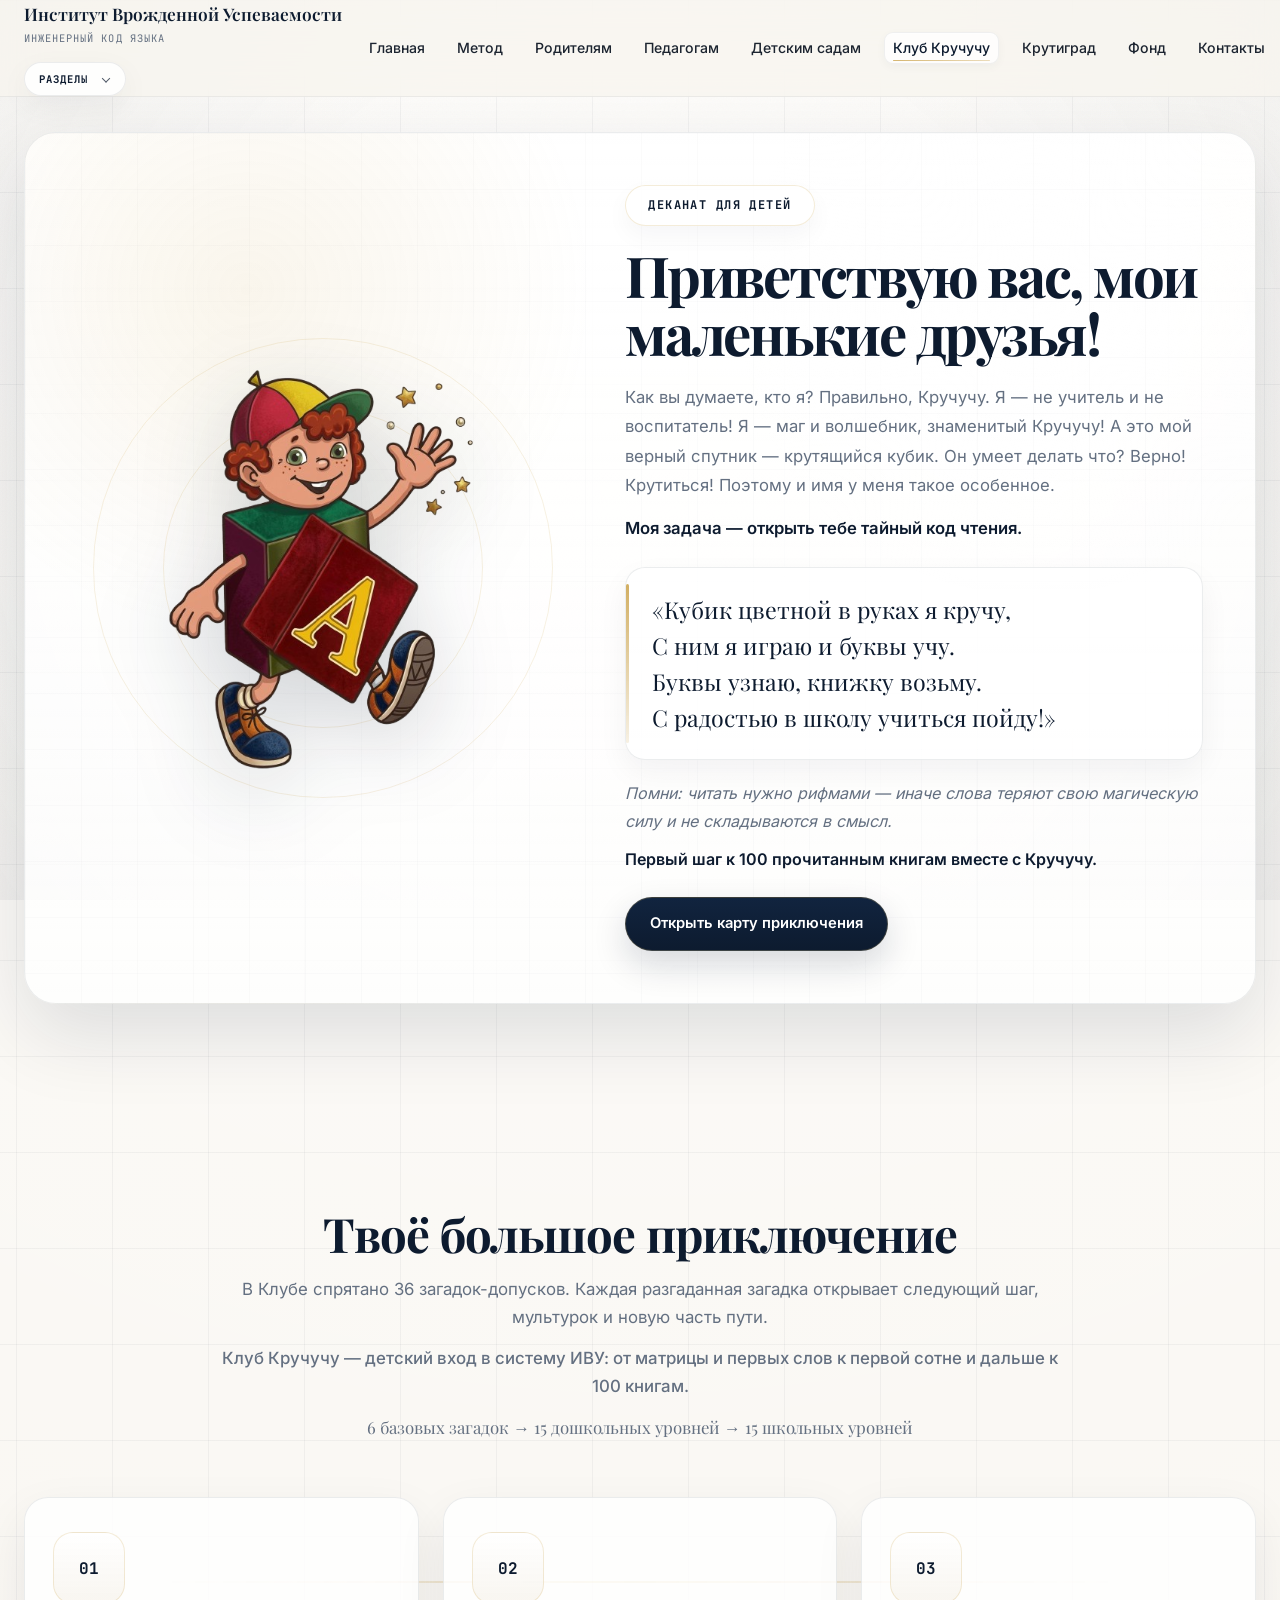
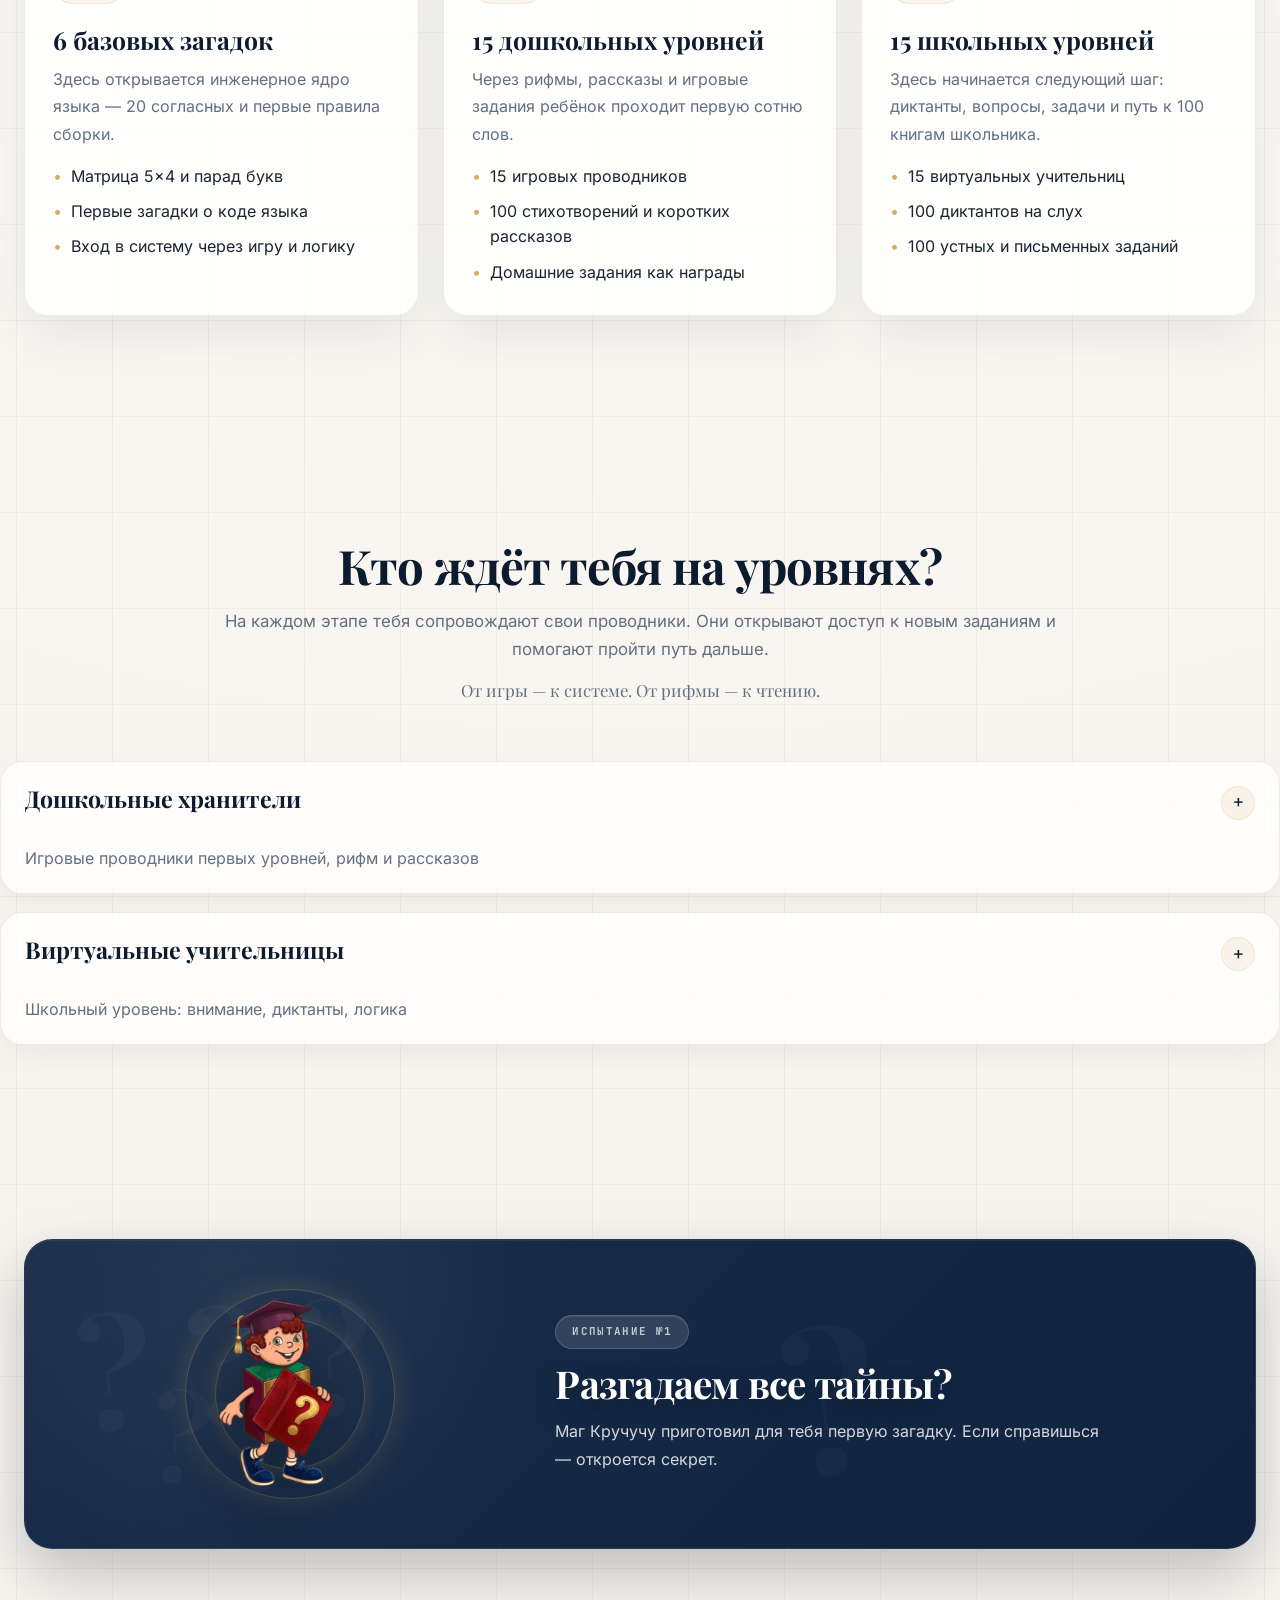
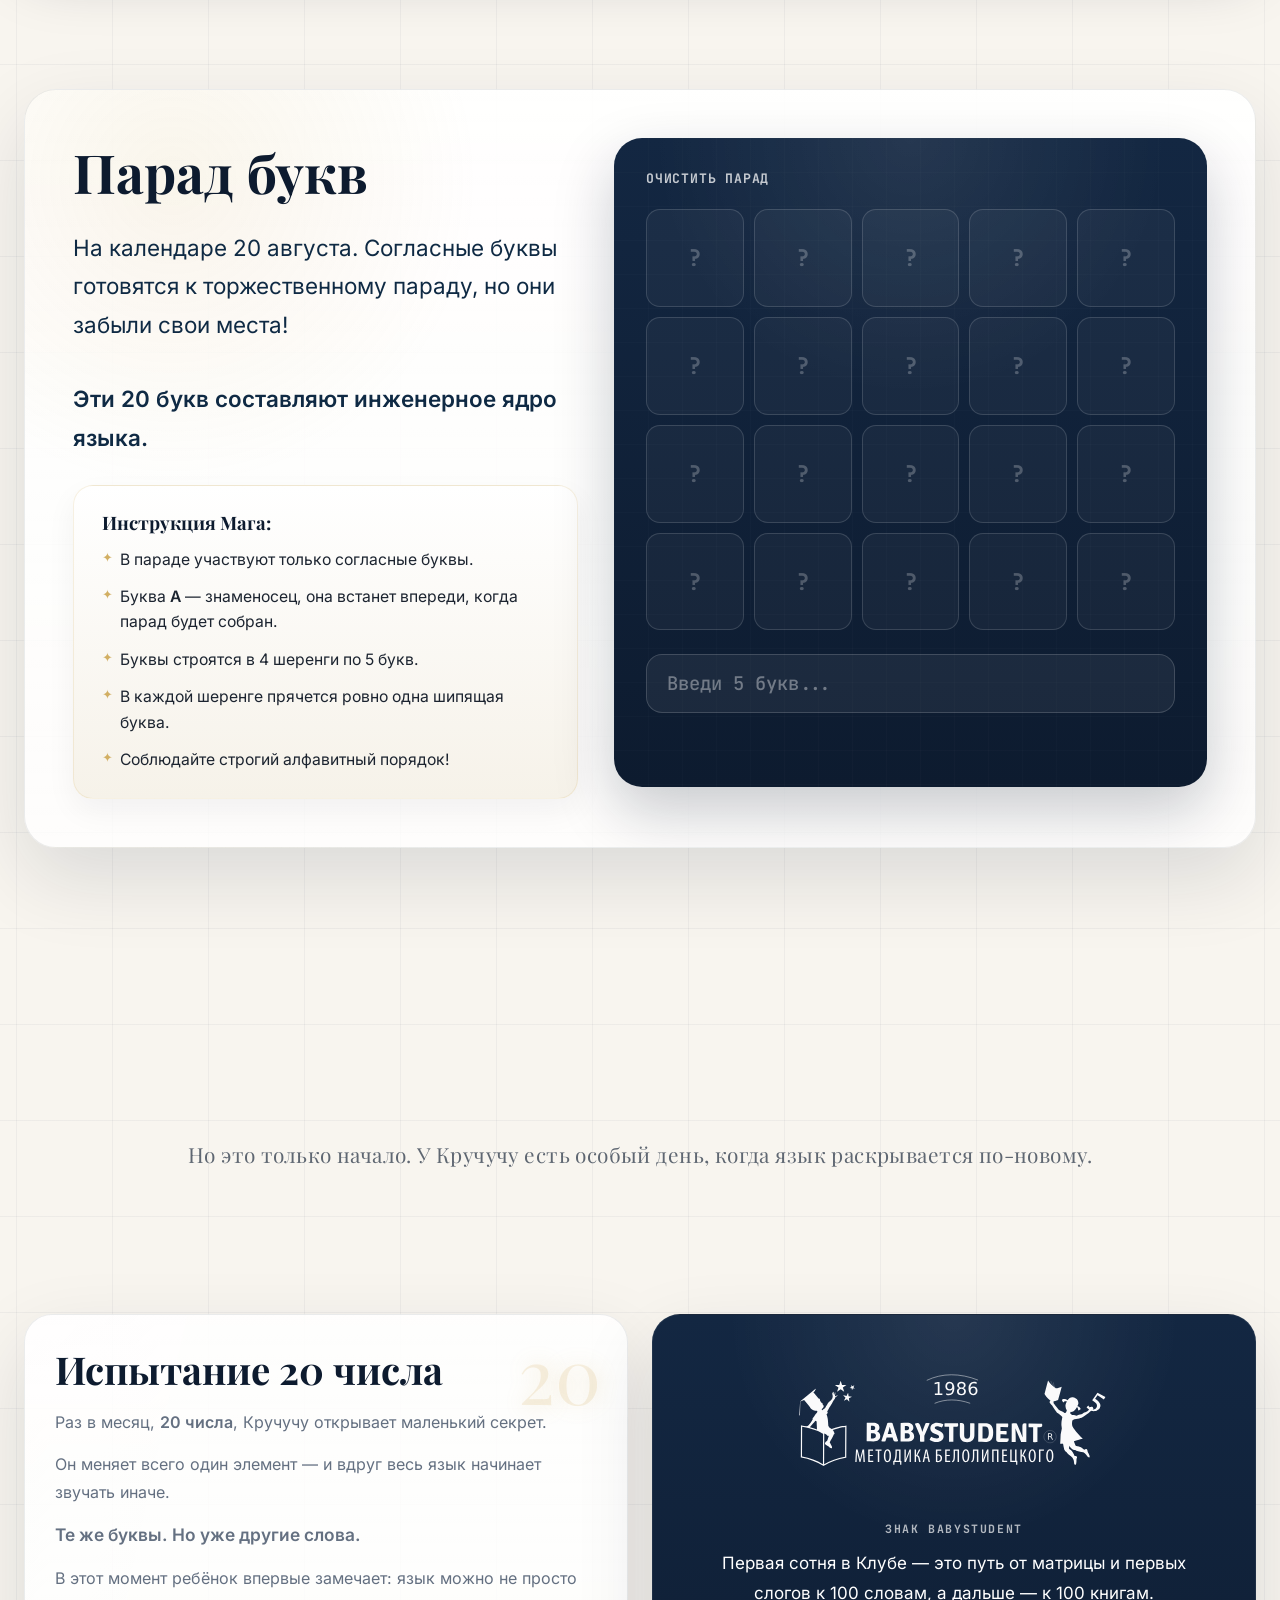
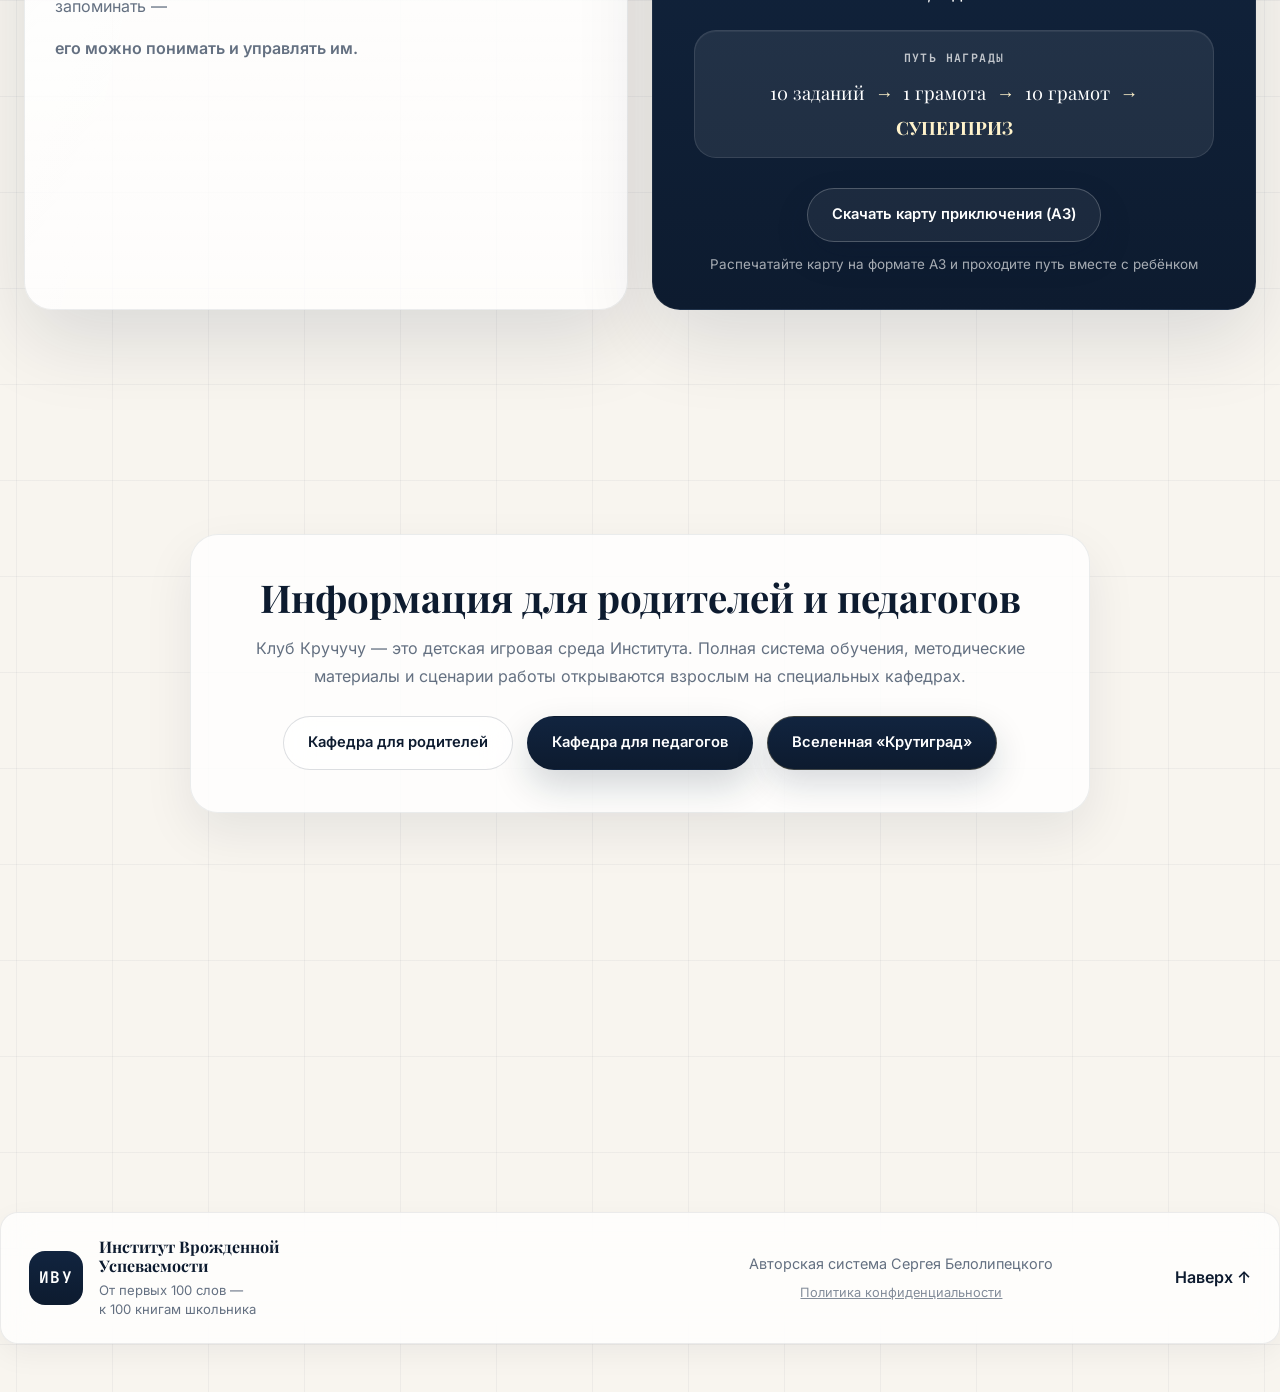
==== commit f907480f: "Add files via upload" ====
--- a/club.html
+++ b/club.html
@@ -592,41 +592,26 @@
               </div>
             </div>
 
-            <!-- DOWNLOAD STRIP -->
-<div class="lessons-download-strip">
-  <p class="lessons-download-text">
-    Хочешь рассмотреть эти шаги внимательно? Ниже открыт полный лист с уроками —
-    его можно пролистать прямо здесь или открыть отдельно для спокойного просмотра и печати.
-  </p>
-
-  <a
-    href="./img/uroki.pdf"
-    class="btn btn-outline lessons-download-btn"
-    target="_blank"
-    rel="noopener"
-  >
-    Скачать уроки в PDF
-  </a>
-</div>
-
-<!-- PDF VIEWER -->
 <div class="lessons-pdf-viewer">
-
   <div class="lessons-pdf-head">
     <p class="lessons-pdf-kicker">Полный разворот уроков</p>
-    <h4 class="lessons-pdf-title">Открытый лист для спокойного просмотра</h4>
+    <h4 class="lessons-pdf-title">Первые уроки для спокойного просмотра</h4>
   </div>
 
   <div class="lessons-pdf-frame-wrap">
-
-    <!-- MOBILE NOTE -->
+    <iframe
+      class="lessons-pdf-frame"
+      src="./img/uroki.pdf"
+      title="Первые уроки ИВУ"
+      loading="lazy">
+    </iframe>
+
     <div class="lessons-pdf-mobile-note">
-      <p>
-        На мобильном устройстве встроенный просмотр может отображаться не полностью.
-        Открой файл отдельно, чтобы спокойно посмотреть его или сохранить для печати.
+      <p class="lessons-pdf-note-text">
+        На телефоне встроенный просмотр может отображаться не полностью.
       </p>
 
-      <div class="lessons-pdf-mobile-actions">
+      <div class="lessons-pdf-actions">
         <a
           href="./img/uroki.pdf"
           class="btn btn-outline lessons-download-btn"
@@ -641,19 +626,10 @@
           class="btn btn-magic"
           download
         >
-          Скачать для печати
+          Скачать
         </a>
       </div>
     </div>
-
-    <!-- DESKTOP PDF -->
-    <iframe
-      class="lessons-pdf-frame"
-      src="./img/uroki.pdf"
-      title="Первые уроки ИВУ"
-      loading="lazy">
-    </iframe>
-
   </div>
 </div>
 
--- a/style.css
+++ b/style.css
@@ -165,6 +165,7 @@
 /* ==========================================================================
    TOKENS / RESET
    ========================================================================== */
+
 :root {
   --ivory: #f8f5ef;
   --stone: #ece7dc;
@@ -187,15 +188,27 @@
   --shadow-md: 0 20px 60px rgba(13, 27, 47, 0.08);
   --shadow-lg: 0 30px 80px rgba(13, 27, 47, 0.12);
 
-  --transition: 0.32s cubic-bezier(.22,.61,.36,1);
+  --transition: 0.32s cubic-bezier(.22, .61, .36, 1);
 
   --font-heading: 'Playfair Display', serif;
   --font-text: 'Inter', sans-serif;
   --font-mono: 'JetBrains Mono', monospace;
 
   --header-offset-desktop: 132px;
-  --header-offset-mobile: 172px;
-  --header-offset-mobile-sm: 180px;
+  --header-offset-tablet: 172px;
+  --header-offset-mobile: 180px;
+
+ --section-space-desktop: 56px;
+--section-space-tablet: 48px;
+--section-space-mobile: 42px;
+
+--section-space-tight-desktop: 40px;
+--section-space-tight-tablet: 32px;
+--section-space-tight-mobile: 28px;
+
+--section-space-loose-desktop: 72px;
+--section-space-loose-tablet: 56px;
+--section-space-loose-mobile: 48px;
 }
 
 .page-hero {
@@ -204,13 +217,13 @@
 
 @media (max-width: 768px) {
   .page-hero {
-    padding-top: var(--header-offset-mobile);
+    padding-top: var(--header-offset-tablet);
   }
 }
 
 @media (max-width: 560px) {
   .page-hero {
-    padding-top: var(--header-offset-mobile-sm);
+    padding-top: var(--header-offset-mobile);
   }
 }
 
@@ -228,13 +241,13 @@
 
 @media (max-width: 768px) {
   html {
-    scroll-padding-top: var(--header-offset-mobile);
+    scroll-padding-top: var(--header-offset-tablet);
   }
 }
 
 @media (max-width: 560px) {
   html {
-    scroll-padding-top: var(--header-offset-mobile-sm);
+    scroll-padding-top: var(--header-offset-mobile);
   }
 }
 
@@ -268,7 +281,7 @@
   position: fixed;
   inset: 0;
   pointer-events: none;
-  opacity: .03;
+  opacity: 0.03;
   z-index: 1;
   background-image: url("data:image/svg+xml;utf8,<svg xmlns='http://www.w3.org/2000/svg' width='140' height='140' viewBox='0 0 140 140'><filter id='n'><feTurbulence type='fractalNoise' baseFrequency='0.8' numOctaves='2' stitchTiles='stitch'/></filter><rect width='140' height='140' filter='url(%23n)' opacity='1'/></svg>");
 }
@@ -319,14 +332,24 @@
 }
 
 .section-padding {
-  padding: 80px 0;
-}
-
+  padding-top: var(--section-space-desktop);
+  padding-bottom: var(--section-space-desktop);
+}
+
+.section-padding--tight {
+  padding-top: var(--section-space-tight-desktop);
+  padding-bottom: var(--section-space-tight-desktop);
+}
+
+.section-padding--loose {
+  padding-top: var(--section-space-loose-desktop);
+  padding-bottom: var(--section-space-loose-desktop);
+}
 
 .section-header {
   text-align: center;
   max-width: 860px;
-  margin: 0 auto 56px;
+  margin: 0 auto 28px;
 }
 
 .section-header h2 {
@@ -342,6 +365,39 @@
   line-height: 1.72;
 }
 
+@media (max-width: 991px) {
+  .section-padding {
+    padding-top: var(--section-space-tablet);
+    padding-bottom: var(--section-space-tablet);
+  }
+
+  .section-padding--tight {
+    padding-top: var(--section-space-tight-tablet);
+    padding-bottom: var(--section-space-tight-tablet);
+  }
+
+  .section-padding--loose {
+    padding-top: var(--section-space-loose-tablet);
+    padding-bottom: var(--section-space-loose-tablet);
+  }
+}
+
+@media (max-width: 767px) {
+  .section-padding {
+    padding-top: var(--section-space-mobile);
+    padding-bottom: var(--section-space-mobile);
+  }
+
+  .section-padding--tight {
+    padding-top: var(--section-space-tight-mobile);
+    padding-bottom: var(--section-space-tight-mobile);
+  }
+
+  .section-padding--loose {
+    padding-top: var(--section-space-loose-mobile);
+    padding-bottom: var(--section-space-loose-mobile);
+  }
+}
 
 /* ==========================================================================
    COMMON UI
@@ -860,11 +916,24 @@
   }
 }
 
+@media (max-width: 991px) {
+  .section-padding {
+    padding-top: var(--section-space-tablet);
+    padding-bottom: var(--section-space-tablet);
+  }
+
+  .section-padding--tight {
+    padding-top: var(--section-space-tight-tablet);
+    padding-bottom: var(--section-space-tight-tablet);
+  }
+
+  .section-padding--loose {
+    padding-top: var(--section-space-loose-tablet);
+    padding-bottom: var(--section-space-loose-tablet);
+  }
+}
+
 @media (max-width: 768px) {
-  .section-padding {
-    padding: 60px 0;
-  }
-
   .section-header {
     margin-bottom: 42px;
   }
@@ -1027,6 +1096,23 @@
   }
 }
 
+@media (max-width: 767px) {
+  .section-padding {
+    padding-top: var(--section-space-mobile);
+    padding-bottom: var(--section-space-mobile);
+  }
+
+  .section-padding--tight {
+    padding-top: var(--section-space-tight-mobile);
+    padding-bottom: var(--section-space-tight-mobile);
+  }
+
+  .section-padding--loose {
+    padding-top: var(--section-space-loose-mobile);
+    padding-bottom: var(--section-space-loose-mobile);
+  }
+}
+
 @media (max-width: 560px) {
   .page-sections-bar {
     margin-top: 8px;
@@ -1054,12 +1140,6 @@
   }
 }
 
-@media (max-width: 480px) {
-  .section-padding {
-    padding: 48px 0;
-  }
-}
-
 @media (min-width: 769px) {
   .nav-scroll-btn {
     display: none;
@@ -1073,4 +1153,4 @@
 ::selection {
   background: rgba(210, 175, 99, 0.25);
   color: var(--navy);
-}+}
--- a/club.css
+++ b/club.css
@@ -2357,9 +2357,33 @@
   }
 
   body.club-page .parade-ground {
-    grid-template-columns: 1fr;
-    gap: 14px;
+    grid-template-columns: 34px minmax(0, 1fr) 34px;
+    gap: 8px;
     max-width: 100%;
+    align-items: stretch;
+  }
+
+  body.club-page .parade-side {
+    display: flex;
+    padding: 2px 0;
+    opacity: 1;
+  }
+
+  body.club-page .parade-side .flag {
+    width: 10px;
+    height: 54px;
+  }
+
+  body.club-page .parade-side .flag::before {
+    width: 1.5px;
+    height: 54px;
+  }
+
+  body.club-page .parade-side .flag::after {
+    top: 3px;
+    width: 10px;
+    height: 8px;
+    border-radius: 0 5px 5px 0;
   }
 
   body.club-page .parade-lane {
@@ -2368,16 +2392,10 @@
     width: 250px;
   }
 
-  body.club-page .parade-side {
-    display: none;
-  }
-
   body.club-page .parade-rows {
-    display: grid;
     justify-items: center;
     gap: 8px;
     margin-top: 2px;
-    transform: scale(1);
   }
 
   body.club-page .parade-row {
@@ -2435,12 +2453,33 @@
     border-radius: 16px;
   }
 
+  body.club-page .parade-ground {
+    grid-template-columns: 24px minmax(0, 1fr) 24px;
+    gap: 6px;
+  }
+
+  body.club-page .parade-side .flag {
+    width: 8px;
+    height: 44px;
+  }
+
+  body.club-page .parade-side .flag::before {
+    width: 1px;
+    height: 44px;
+  }
+
+  body.club-page .parade-side .flag::after {
+    top: 3px;
+    width: 8px;
+    height: 6px;
+    border-radius: 0 4px 4px 0;
+  }
+
   body.club-page .parade-lane {
     width: 190px;
   }
 
   body.club-page .parade-rows {
-    display: grid;
     justify-items: center;
     gap: 6px;
   }
@@ -2986,7 +3025,6 @@
 }
 
 body.club-page .lesson-result-window,
-body.club-page .lessons-download-strip,
 body.club-page .lessons-pdf-viewer {
   margin-bottom: 22px;
   padding: 22px;
@@ -3040,12 +3078,6 @@
   text-align: center;
 }
 
-body.club-page .lessons-download-text {
-  margin: 0 0 12px;
-  color: rgba(255, 255, 255, 0.84);
-  line-height: 1.68;
-}
-
 body.club-page .lessons-pdf-head {
   margin-bottom: 16px;
   text-align: center;
@@ -3075,7 +3107,34 @@
 
 body.club-page .lessons-pdf-mobile-note {
   display: none;
-}
+  width: 100%;
+  max-width: 420px;
+  margin: 0 auto;
+  padding: 18px;
+  text-align: center;
+}
+
+body.club-page .lessons-pdf-note-text {
+  margin: 0;
+  color: rgba(255, 255, 255, 0.84);
+  line-height: 1.6;
+}
+
+body.club-page .lessons-pdf-actions {
+  display: flex;
+  flex-direction: column;
+  gap: 10px;
+  margin-top: 14px;
+}
+
+body.club-page .lessons-pdf-actions .btn {
+  width: 100%;
+  justify-content: center;
+}
+
+/* ==========================================================================
+   LESSONS — RESPONSIVE
+   ========================================================================== */
 
 @media (max-width: 900px) {
   body.club-page .lessons-showcase--premium,
@@ -3095,19 +3154,12 @@
     display: flex;
     align-items: center;
     justify-content: center;
-    min-height: 140px;
-    padding: 18px;
+    min-height: 170px;
+    padding: 20px 18px;
   }
 
   body.club-page .lessons-pdf-mobile-note {
     display: block;
-    text-align: center;
-  }
-
-  body.club-page .lessons-pdf-mobile-note p {
-    margin: 0 0 12px;
-    color: rgba(255, 255, 255, 0.84);
-    line-height: 1.6;
   }
 }
 
@@ -3116,15 +3168,13 @@
     font-size: 1.12rem;
   }
 
-  body.club-page .secret-lessons-lead,
-  body.club-page .lessons-download-text {
+  body.club-page .secret-lessons-lead {
     font-size: 0.95rem;
     line-height: 1.62;
   }
 
   body.club-page .lesson-stage,
   body.club-page .lesson-result-window,
-  body.club-page .lessons-download-strip,
   body.club-page .lessons-pdf-viewer {
     padding: 18px;
     border-radius: 18px;
@@ -3168,7 +3218,7 @@
 
   body.club-page .lessons-pdf-frame-wrap {
     border-radius: 16px;
-    min-height: 120px;
+    min-height: 150px;
     padding: 16px;
   }
 }
@@ -3183,15 +3233,13 @@
   }
 
   body.club-page .secret-lessons-lead,
-  body.club-page .lessons-download-text,
-  body.club-page .lessons-pdf-mobile-note p {
+  body.club-page .lessons-pdf-note-text {
     font-size: 0.9rem;
     line-height: 1.56;
   }
 
   body.club-page .lesson-stage,
   body.club-page .lesson-result-window,
-  body.club-page .lessons-download-strip,
   body.club-page .lessons-pdf-viewer {
     padding: 14px;
     border-radius: 16px;
@@ -3239,8 +3287,12 @@
 
   body.club-page .lessons-pdf-frame-wrap {
     border-radius: 14px;
-    min-height: 108px;
+    min-height: 138px;
     padding: 14px;
+  }
+
+  body.club-page .lessons-pdf-actions {
+    gap: 8px;
   }
 }
 /* ==========================================================================
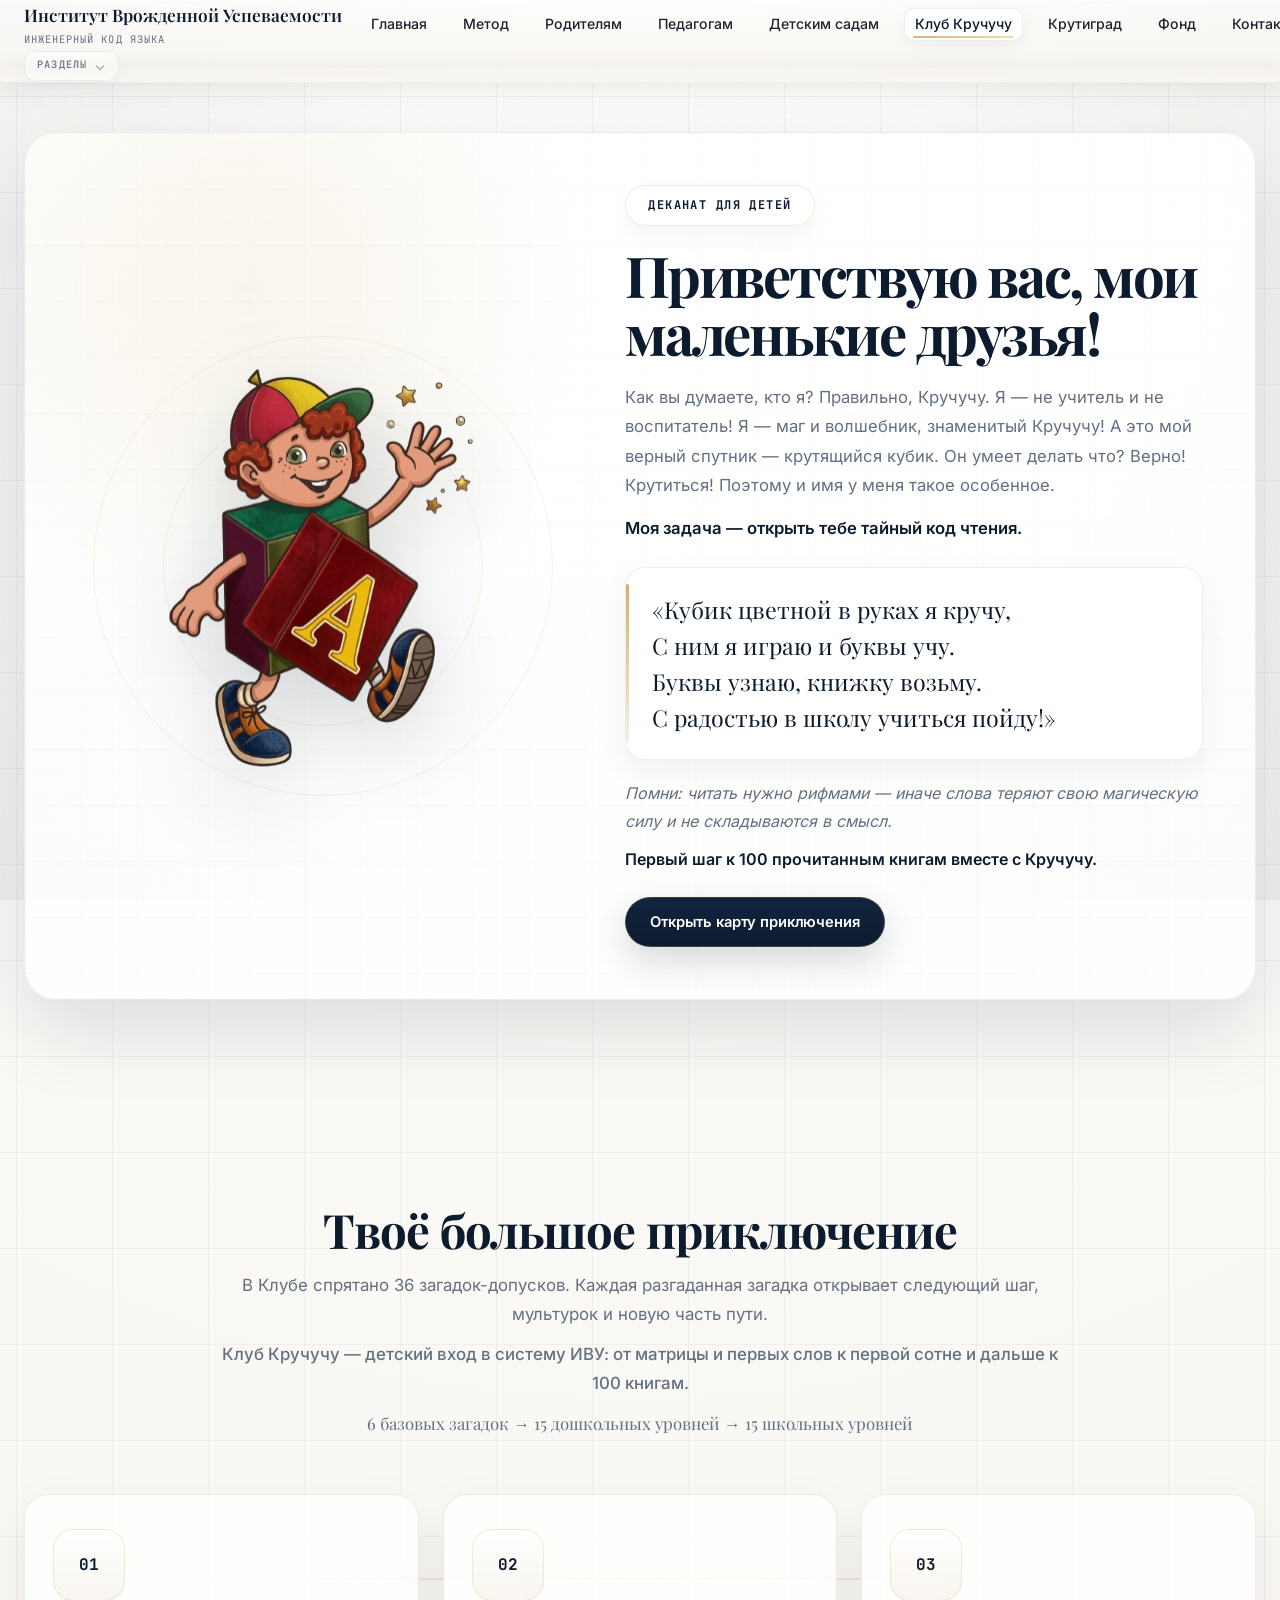
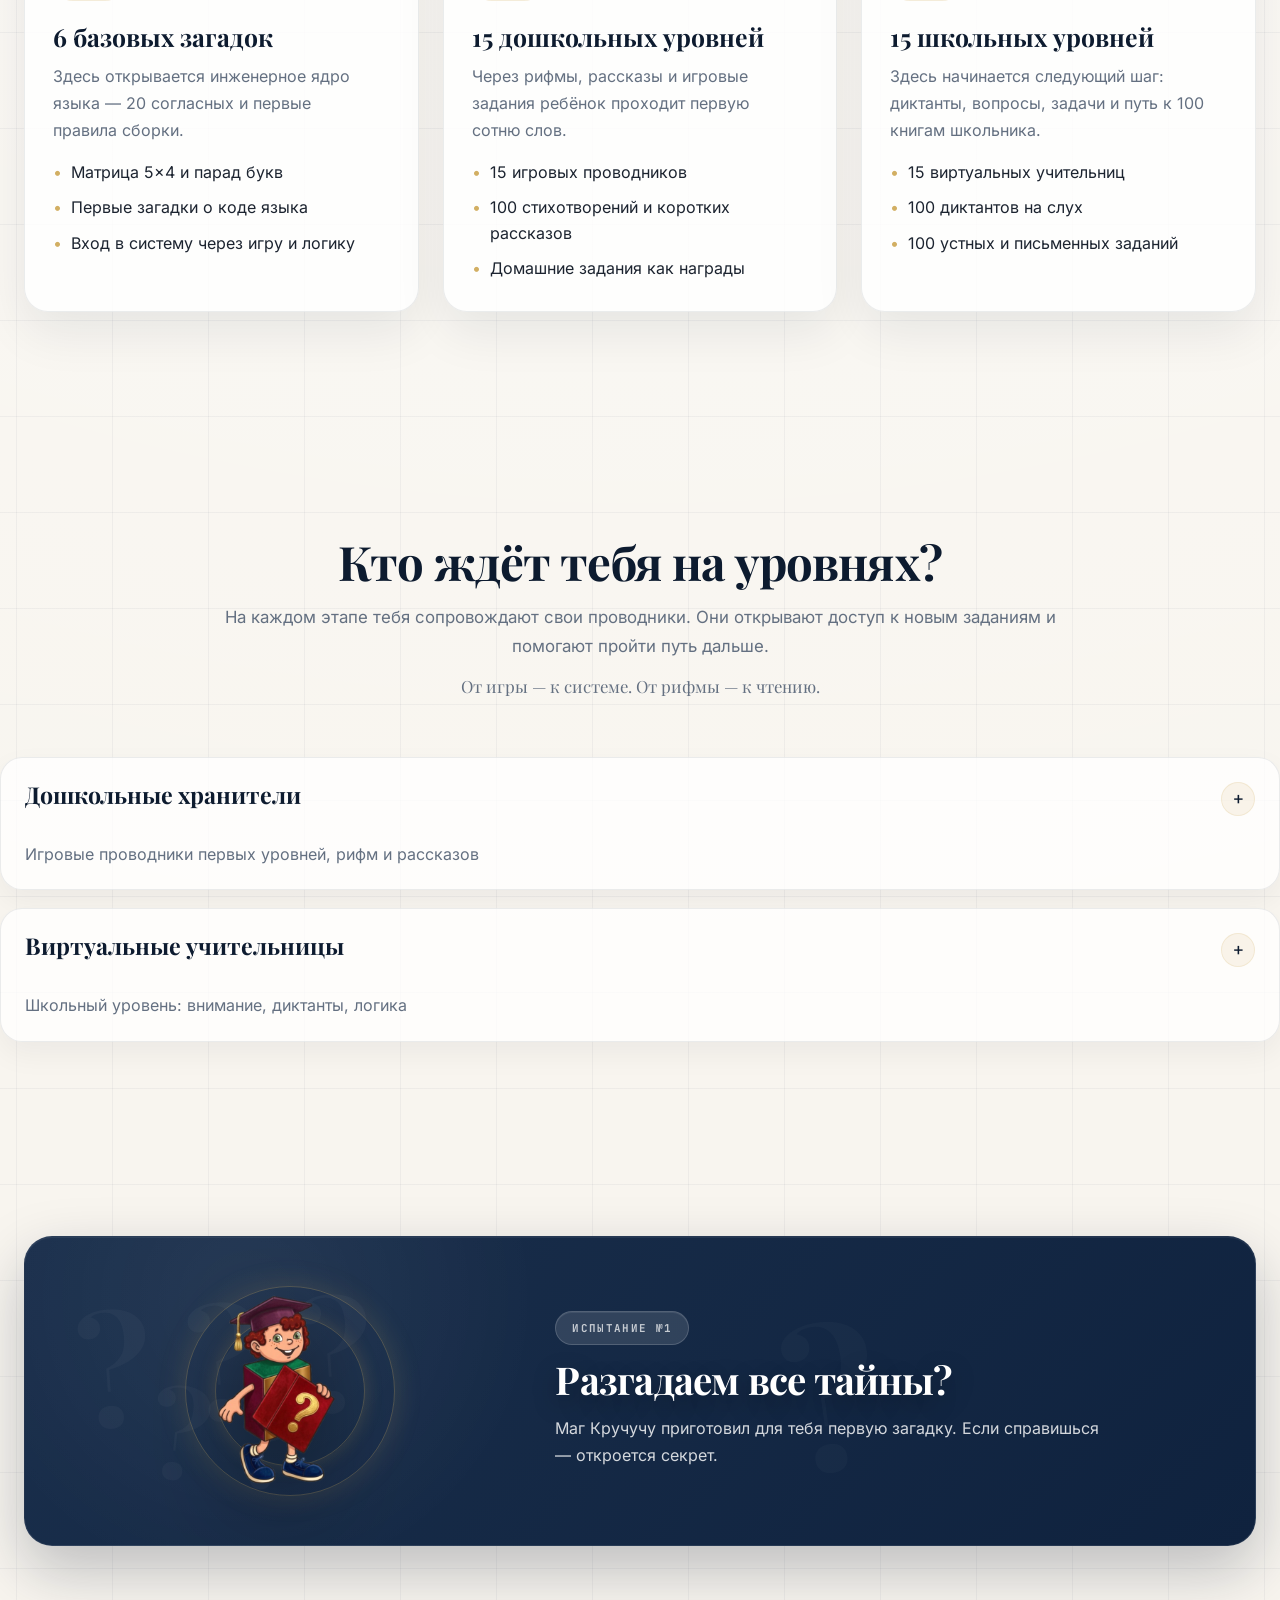
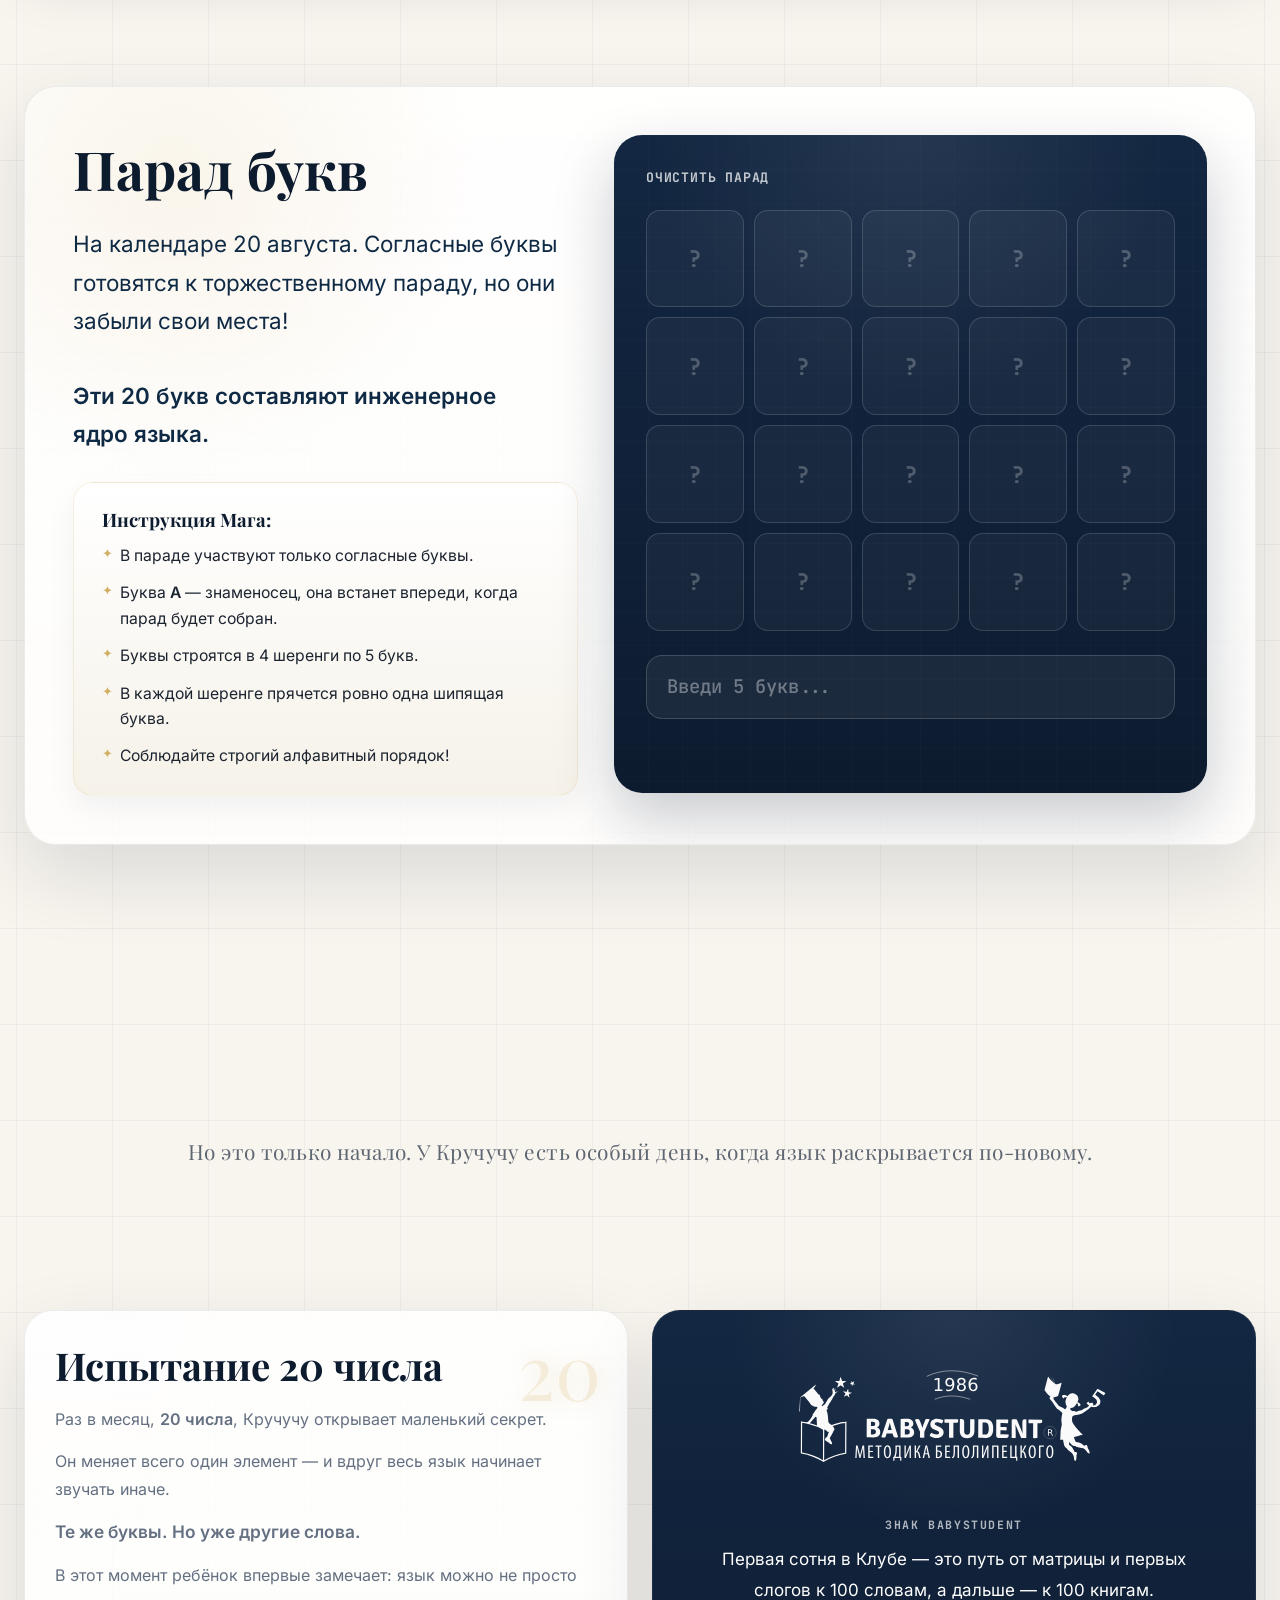
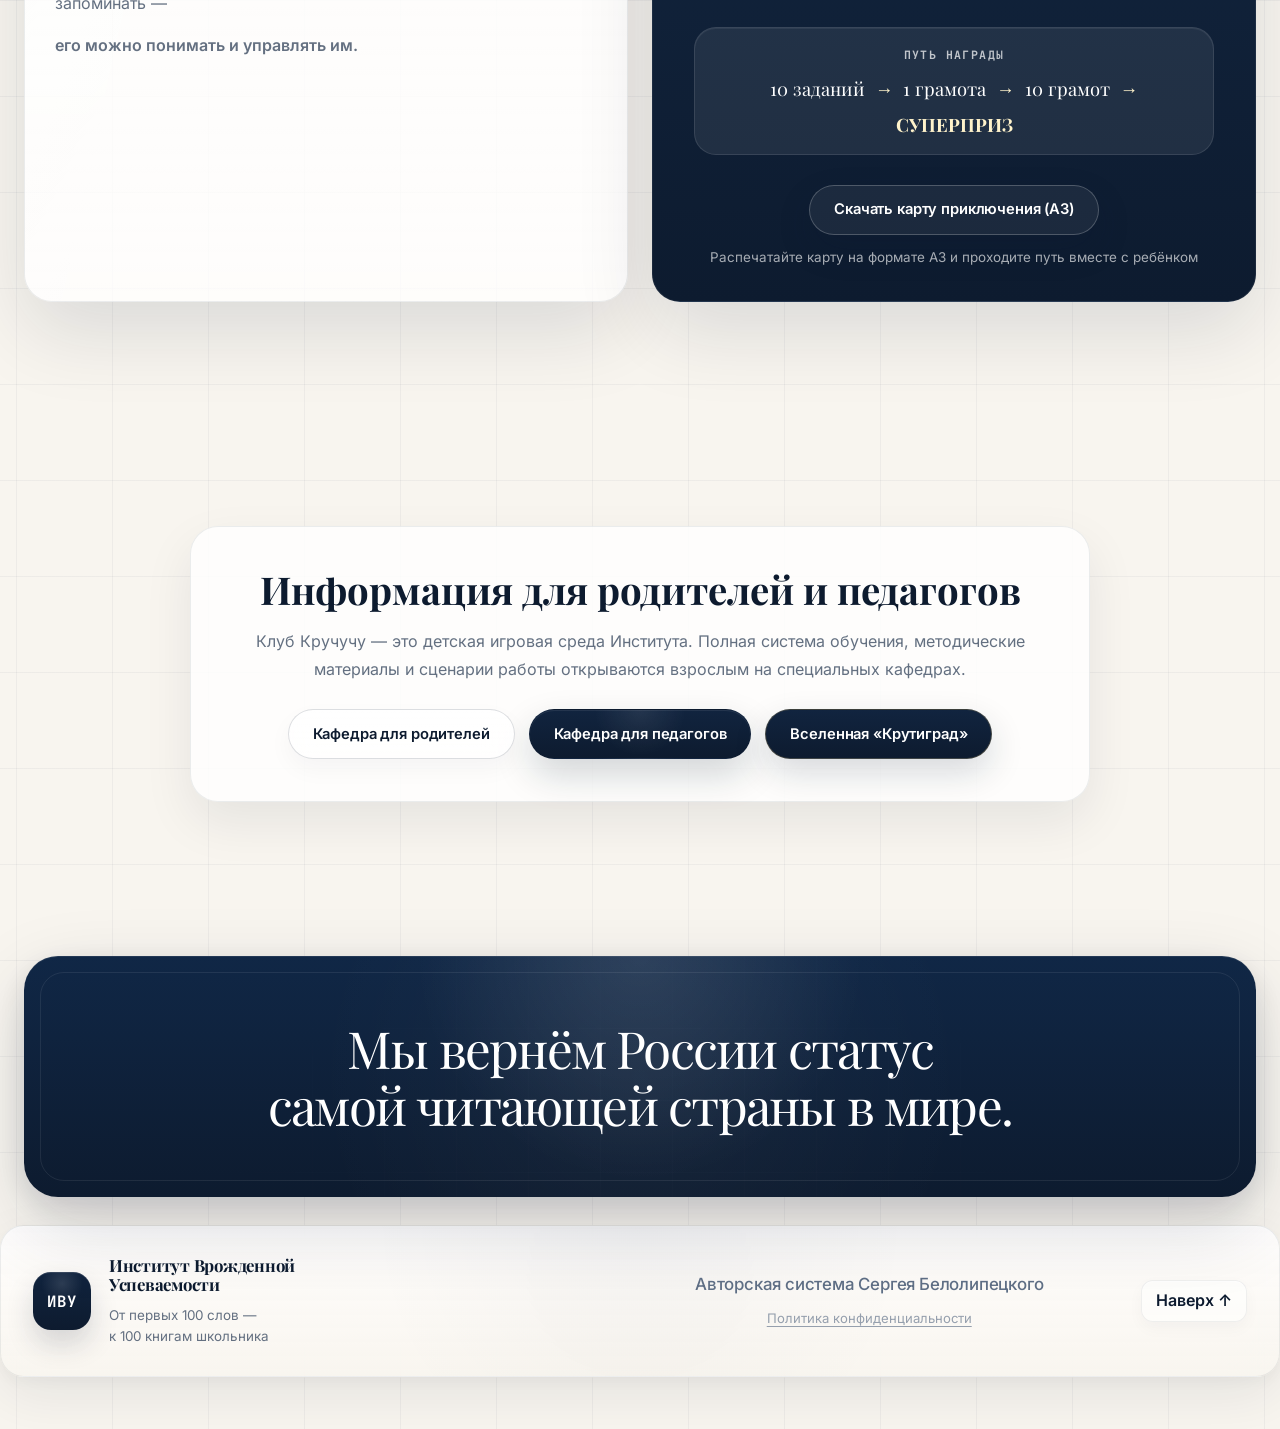
==== commit 962ba9dc: "Add files via upload" ====
--- a/club.html
+++ b/club.html
@@ -43,34 +43,6 @@
         <span class="header__logo-title">Институт Врожденной Успеваемости</span>
         <span class="header__logo-sub">Инженерный код языка</span>
       </a>
-
-      <div class="page-sections-bar page-sections-bar--header">
-        <div class="page-sections">
-          <button
-            class="page-sections__toggle"
-            type="button"
-            aria-expanded="false"
-            aria-controls="page-sections-panel-club"
-          >
-            <span class="page-sections__label">Разделы</span>
-            <span class="page-sections__icon"></span>
-          </button>
-
-          <div class="page-sections__panel" id="page-sections-panel-club" hidden>
-            <a href="#hero" class="page-sections__link is-active">Старт</a>
-            <a href="#map" class="page-sections__link">Карта</a>
-            <a href="#heroes" class="page-sections__link">Кто ждёт тебя</a>
-            <a href="#puzzle" class="page-sections__link">Парад букв</a>
-            <a href="#parade-stage" class="page-sections__link">Парад</a>
-            <a href="#anthem-stage" class="page-sections__link">Гимн</a>
-            <a href="#lessons-stage" class="page-sections__link">Первые шаги</a>
-            <a href="#video-stage" class="page-sections__link">Погружение</a>
-            <a href="#challenge" class="page-sections__link">Испытание 20</a>
-            <a href="#bridge" class="page-sections__link">Для взрослых</a>
-            <a href="#manifesto" class="page-sections__link">Финал</a>
-          </div>
-        </div>
-      </div>
     </div>
 
     <div class="nav-scroll-area">
@@ -95,6 +67,34 @@
         <span>›</span>
       </button>
 
+    </div>
+
+    <div class="page-sections-bar page-sections-bar--header">
+      <div class="page-sections">
+        <button
+          class="page-sections__toggle"
+          type="button"
+          aria-expanded="false"
+          aria-controls="page-sections-panel-club"
+        >
+          <span class="page-sections__label">Разделы</span>
+          <span class="page-sections__icon"></span>
+        </button>
+
+        <div class="page-sections__panel" id="page-sections-panel-club" hidden>
+          <a href="#hero" class="page-sections__link is-active">Старт</a>
+          <a href="#map" class="page-sections__link">Карта</a>
+          <a href="#heroes" class="page-sections__link">Кто ждёт тебя</a>
+          <a href="#puzzle" class="page-sections__link">Парад букв</a>
+          <a href="#parade-stage" class="page-sections__link">Парад</a>
+          <a href="#anthem-stage" class="page-sections__link">Гимн</a>
+          <a href="#lessons-stage" class="page-sections__link">Первые шаги</a>
+          <a href="#video-stage" class="page-sections__link">Погружение</a>
+          <a href="#challenge" class="page-sections__link">Испытание 20</a>
+          <a href="#bridge" class="page-sections__link">Для взрослых</a>
+          <a href="#manifesto" class="page-sections__link">Финал</a>
+        </div>
+      </div>
     </div>
 
   </div>
@@ -822,11 +822,14 @@
       </div>
 
       <div class="footer-minimal__center">
-        Авторская система Сергея Белолипецкого<br>
-        <a href="./privacy.html" class="footer-minimal__policy">
-          Политика конфиденциальности
-        </a>
-      </div>
+  <span class="footer-minimal__center-title">
+    Авторская система Сергея Белолипецкого
+  </span>
+
+  <a href="./privacy.html" class="footer-minimal__policy">
+    Политика конфиденциальности
+  </a>
+</div>
 
       <div>
         <a href="#header" class="footer-minimal__up">Наверх ↑</a>
--- a/style.css
+++ b/style.css
@@ -10,6 +10,7 @@
   font-weight: 300;
   src: url('./fonts/inter-v20-cyrillic_latin-300.woff2') format('woff2');
 }
+
 @font-face {
   font-display: swap;
   font-family: 'Inter';
@@ -17,6 +18,7 @@
   font-weight: 400;
   src: url('./fonts/inter-v20-cyrillic_latin-regular.woff2') format('woff2');
 }
+
 @font-face {
   font-display: swap;
   font-family: 'Inter';
@@ -24,6 +26,7 @@
   font-weight: 500;
   src: url('./fonts/inter-v20-cyrillic_latin-500.woff2') format('woff2');
 }
+
 @font-face {
   font-display: swap;
   font-family: 'Inter';
@@ -40,6 +43,7 @@
   font-weight: 300;
   src: url('./fonts/jetbrains-mono-v24-cyrillic_latin-300.woff2') format('woff2');
 }
+
 @font-face {
   font-display: swap;
   font-family: 'JetBrains Mono';
@@ -47,6 +51,7 @@
   font-weight: 300;
   src: url('./fonts/jetbrains-mono-v24-cyrillic_latin-300italic.woff2') format('woff2');
 }
+
 @font-face {
   font-display: swap;
   font-family: 'JetBrains Mono';
@@ -54,6 +59,7 @@
   font-weight: 400;
   src: url('./fonts/jetbrains-mono-v24-cyrillic_latin-regular.woff2') format('woff2');
 }
+
 @font-face {
   font-display: swap;
   font-family: 'JetBrains Mono';
@@ -61,6 +67,7 @@
   font-weight: 400;
   src: url('./fonts/jetbrains-mono-v24-cyrillic_latin-italic.woff2') format('woff2');
 }
+
 @font-face {
   font-display: swap;
   font-family: 'JetBrains Mono';
@@ -68,6 +75,7 @@
   font-weight: 500;
   src: url('./fonts/jetbrains-mono-v24-cyrillic_latin-500.woff2') format('woff2');
 }
+
 @font-face {
   font-display: swap;
   font-family: 'JetBrains Mono';
@@ -75,6 +83,7 @@
   font-weight: 500;
   src: url('./fonts/jetbrains-mono-v24-cyrillic_latin-500italic.woff2') format('woff2');
 }
+
 @font-face {
   font-display: swap;
   font-family: 'JetBrains Mono';
@@ -82,6 +91,7 @@
   font-weight: 600;
   src: url('./fonts/jetbrains-mono-v24-cyrillic_latin-600.woff2') format('woff2');
 }
+
 @font-face {
   font-display: swap;
   font-family: 'JetBrains Mono';
@@ -89,6 +99,7 @@
   font-weight: 600;
   src: url('./fonts/jetbrains-mono-v24-cyrillic_latin-600italic.woff2') format('woff2');
 }
+
 @font-face {
   font-display: swap;
   font-family: 'JetBrains Mono';
@@ -96,6 +107,7 @@
   font-weight: 700;
   src: url('./fonts/jetbrains-mono-v24-cyrillic_latin-700.woff2') format('woff2');
 }
+
 @font-face {
   font-display: swap;
   font-family: 'JetBrains Mono';
@@ -112,6 +124,7 @@
   font-weight: 400;
   src: url('./fonts/playfair-display-v40-cyrillic_latin-regular.woff2') format('woff2');
 }
+
 @font-face {
   font-display: swap;
   font-family: 'Playfair Display';
@@ -119,6 +132,7 @@
   font-weight: 400;
   src: url('./fonts/playfair-display-v40-cyrillic_latin-italic.woff2') format('woff2');
 }
+
 @font-face {
   font-display: swap;
   font-family: 'Playfair Display';
@@ -126,6 +140,7 @@
   font-weight: 500;
   src: url('./fonts/playfair-display-v40-cyrillic_latin-500.woff2') format('woff2');
 }
+
 @font-face {
   font-display: swap;
   font-family: 'Playfair Display';
@@ -133,6 +148,7 @@
   font-weight: 500;
   src: url('./fonts/playfair-display-v40-cyrillic_latin-500italic.woff2') format('woff2');
 }
+
 @font-face {
   font-display: swap;
   font-family: 'Playfair Display';
@@ -140,6 +156,7 @@
   font-weight: 600;
   src: url('./fonts/playfair-display-v40-cyrillic_latin-600.woff2') format('woff2');
 }
+
 @font-face {
   font-display: swap;
   font-family: 'Playfair Display';
@@ -147,6 +164,7 @@
   font-weight: 600;
   src: url('./fonts/playfair-display-v40-cyrillic_latin-600italic.woff2') format('woff2');
 }
+
 @font-face {
   font-display: swap;
   font-family: 'Playfair Display';
@@ -154,6 +172,7 @@
   font-weight: 700;
   src: url('./fonts/playfair-display-v40-cyrillic_latin-700.woff2') format('woff2');
 }
+
 @font-face {
   font-display: swap;
   font-family: 'Playfair Display';
@@ -170,12 +189,16 @@
   --ivory: #f8f5ef;
   --stone: #ece7dc;
   --stone-2: #ddd4c2;
+
   --navy: #0d1b2f;
   --navy-2: #11243f;
+
   --text-main: #1c2430;
   --text-muted: #647081;
+
   --line: rgba(13, 27, 47, 0.08);
   --line-strong: rgba(13, 27, 47, 0.14);
+
   --white-80: rgba(255, 255, 255, 0.8);
   --white-92: rgba(255, 255, 255, 0.92);
   --gold: #d2af63;
@@ -198,17 +221,17 @@
   --header-offset-tablet: 172px;
   --header-offset-mobile: 180px;
 
- --section-space-desktop: 56px;
---section-space-tablet: 48px;
---section-space-mobile: 42px;
-
---section-space-tight-desktop: 40px;
---section-space-tight-tablet: 32px;
---section-space-tight-mobile: 28px;
-
---section-space-loose-desktop: 72px;
---section-space-loose-tablet: 56px;
---section-space-loose-mobile: 48px;
+  --section-space-desktop: 56px;
+  --section-space-tablet: 48px;
+  --section-space-mobile: 42px;
+
+  --section-space-tight-desktop: 40px;
+  --section-space-tight-tablet: 32px;
+  --section-space-tight-mobile: 28px;
+
+  --section-space-loose-desktop: 72px;
+  --section-space-loose-tablet: 56px;
+  --section-space-loose-mobile: 48px;
 }
 
 .page-hero {
@@ -227,7 +250,9 @@
   }
 }
 
-*, *::before, *::after {
+*,
+*::before,
+*::after {
   box-sizing: border-box;
 }
 
@@ -256,14 +281,17 @@
   position: relative;
   max-width: 100%;
   overflow-x: hidden;
+
   font-family: var(--font-text);
   color: var(--text-main);
   line-height: 1.6;
+  text-rendering: optimizeLegibility;
+
   background-color: var(--ivory);
   background-image:
-    linear-gradient(rgba(13,27,47,0.045) 1px, transparent 1px),
-    linear-gradient(90deg, rgba(13,27,47,0.045) 1px, transparent 1px),
-    radial-gradient(circle at top center, rgba(255,255,255,0.75), transparent 42%);
+    linear-gradient(rgba(13, 27, 47, 0.045) 1px, transparent 1px),
+    linear-gradient(90deg, rgba(13, 27, 47, 0.045) 1px, transparent 1px),
+    radial-gradient(circle at top center, rgba(255, 255, 255, 0.75), transparent 42%);
   background-size: 96px 96px, 96px 96px, auto;
   background-position: center top, center top, center top;
 }
@@ -273,8 +301,8 @@
   position: fixed;
   inset: 0;
   pointer-events: none;
-  background: radial-gradient(circle at center, rgba(255,255,255,0) 54%, rgba(13,27,47,0.04) 100%);
   z-index: 0;
+  background: radial-gradient(circle at center, rgba(255, 255, 255, 0) 54%, rgba(13, 27, 47, 0.04) 100%);
 }
 
 .noise-overlay {
@@ -291,21 +319,38 @@
   text-decoration: none;
 }
 
-img {
+img,
+svg {
   display: block;
   max-width: 100%;
+}
+
+img {
   height: auto;
 }
 
-h1, h2, h3, h4 {
+h1,
+h2,
+h3,
+h4 {
   margin: 0;
   font-family: var(--font-heading);
   color: var(--navy);
   line-height: 1.12;
+  text-wrap: balance;
 }
 
 p {
   margin: 0;
+  text-wrap: pretty;
+}
+
+button,
+input,
+textarea,
+select {
+  font: inherit;
+  color: inherit;
 }
 
 select {
@@ -317,7 +362,6 @@
   background-size: 18px;
   padding-right: 48px;
 }
-
 /* ==========================================================================
    LAYOUT
    ========================================================================== */
@@ -365,40 +409,6 @@
   line-height: 1.72;
 }
 
-@media (max-width: 991px) {
-  .section-padding {
-    padding-top: var(--section-space-tablet);
-    padding-bottom: var(--section-space-tablet);
-  }
-
-  .section-padding--tight {
-    padding-top: var(--section-space-tight-tablet);
-    padding-bottom: var(--section-space-tight-tablet);
-  }
-
-  .section-padding--loose {
-    padding-top: var(--section-space-loose-tablet);
-    padding-bottom: var(--section-space-loose-tablet);
-  }
-}
-
-@media (max-width: 767px) {
-  .section-padding {
-    padding-top: var(--section-space-mobile);
-    padding-bottom: var(--section-space-mobile);
-  }
-
-  .section-padding--tight {
-    padding-top: var(--section-space-tight-mobile);
-    padding-bottom: var(--section-space-tight-mobile);
-  }
-
-  .section-padding--loose {
-    padding-top: var(--section-space-loose-mobile);
-    padding-bottom: var(--section-space-loose-mobile);
-  }
-}
-
 /* ==========================================================================
    COMMON UI
    ========================================================================== */
@@ -409,73 +419,286 @@
   gap: 8px;
   padding: 11px 18px;
   border-radius: 999px;
+  background: rgba(255,255,255,.78);
+  border: 1px solid var(--line);
+  box-shadow: var(--shadow-sm);
+
+  color: var(--text-muted);
   font-family: var(--font-mono);
   font-size: .72rem;
   font-weight: 700;
   letter-spacing: .14em;
   text-transform: uppercase;
-  color: var(--text-muted);
-  background: rgba(255,255,255,.78);
-  border: 1px solid var(--line);
-  box-shadow: var(--shadow-sm);
-}
+}
+
+/* ==========================================================================
+   BUTTONS — FINAL SYSTEM
+   ========================================================================== */
 
 .btn {
   display: inline-flex;
   align-items: center;
   justify-content: center;
   gap: 10px;
+
   min-height: 50px;
   padding: 14px 24px;
+  min-width: 0;
+
   border-radius: 999px;
   border: 1px solid transparent;
+  cursor: pointer;
+
+  font-family: var(--font-text);
   font-size: .92rem;
   font-weight: 600;
-  transition: all var(--transition);
-  cursor: pointer;
+  line-height: 1.15;
+  letter-spacing: -0.01em;
+  text-align: center;
+  text-decoration: none;
+  white-space: nowrap;
+
+  transition:
+    color var(--transition),
+    background var(--transition),
+    border-color var(--transition),
+    box-shadow var(--transition),
+    transform var(--transition),
+    opacity var(--transition);
 }
 
 .btn-primary {
   color: #fff;
-  background: linear-gradient(180deg, var(--navy-2) 0%, var(--navy) 100%);
-  box-shadow: 0 16px 36px rgba(13,27,47,.18);
+  background:
+    radial-gradient(circle at 50% 0%, rgba(255,255,255,.08), transparent 38%),
+    linear-gradient(180deg, var(--navy-2) 0%, var(--navy) 100%);
+  box-shadow:
+    0 16px 36px rgba(13,27,47,.18),
+    inset 0 1px 0 rgba(255,255,255,.08);
 }
 
 .btn-primary:hover {
   transform: translateY(-2px);
-  box-shadow: 0 22px 48px rgba(13,27,47,.22);
+  box-shadow:
+    0 22px 48px rgba(13,27,47,.22),
+    inset 0 1px 0 rgba(255,255,255,.1);
+}
+
+.btn-primary:active {
+  transform: translateY(0);
+  box-shadow:
+    0 10px 22px rgba(13,27,47,.16),
+    inset 0 1px 0 rgba(255,255,255,.06);
 }
 
 .btn-outline {
   color: var(--navy);
-  background: rgba(255,255,255,.72);
+  background:
+    linear-gradient(180deg, rgba(255,255,255,.82) 0%, rgba(255,255,255,.66) 100%);
   border-color: var(--line-strong);
   backdrop-filter: blur(14px);
   -webkit-backdrop-filter: blur(14px);
+  box-shadow:
+    0 10px 24px rgba(13,27,47,.04),
+    inset 0 1px 0 rgba(255,255,255,.58);
 }
 
 .btn-outline:hover {
   color: #fff;
-  background: var(--navy);
+  background: linear-gradient(180deg, var(--navy-2) 0%, var(--navy) 100%);
   border-color: var(--navy);
   transform: translateY(-2px);
-}
+  box-shadow:
+    0 18px 34px rgba(13,27,47,.14),
+    inset 0 1px 0 rgba(255,255,255,.06);
+}
+
+.btn-outline:active {
+  transform: translateY(0);
+}
+
+.btn-sm {
+  min-height: 42px;
+  padding: 10px 18px;
+  font-size: .84rem;
+}
+
+.btn-lg {
+  min-height: 56px;
+  padding: 16px 28px;
+  font-size: .98rem;
+}
+
+.btn-block {
+  width: 100%;
+}
+
+.author-path-btn {
+  display: inline-flex;
+  align-items: center;
+  justify-content: center;
+
+  min-height: 46px;
+  padding: 12px 18px;
+  min-width: 0;
+
+  border-radius: 999px;
+  border: 1px solid rgba(13,27,47,.08);
+
+  color: var(--navy);
+  font-size: 0.95rem;
+  font-weight: 500;
+  line-height: 1.2;
+  letter-spacing: -0.01em;
+  text-align: center;
+  white-space: normal;
+
+  background: linear-gradient(
+    180deg,
+    rgba(255,255,255,.82),
+    rgba(255,255,255,.62)
+  );
+
+  box-shadow:
+    0 8px 20px rgba(13,27,47,.05),
+    inset 0 1px 0 rgba(255,255,255,.7);
+
+  transition:
+    color var(--transition),
+    background var(--transition),
+    border-color var(--transition),
+    box-shadow var(--transition),
+    transform var(--transition);
+}
+
+.author-path-btn:hover {
+  transform: translateY(-1px);
+  box-shadow:
+    0 12px 26px rgba(13,27,47,.08),
+    inset 0 1px 0 rgba(255,255,255,.8);
+}
+
+.author-path-btn span {
+  display: block;
+}
+/* ==========================================================================
+   COMPONENTS
+   ========================================================================== */
+
+/* ==========================================================================
+   YEAR CHIPS
+   ========================================================================== */
+
+.year-chip {
+  display: flex;
+  flex-direction: column;
+  justify-content: flex-start;
+  align-items: center;
+
+  min-width: 88px;
+  height: 88px;
+  padding: 12px 8px 8px;
+
+  border-radius: 18px;
+  border: 1px solid var(--line);
+  background: rgba(255,255,255,.65);
+
+  text-align: center;
+
+  transition:
+    background var(--transition),
+    border-color var(--transition),
+    box-shadow var(--transition),
+    transform var(--transition);
+}
+
+.year-chip__year {
+  font-family: var(--font-heading);
+  font-size: 0.95rem;
+  font-weight: 600;
+  color: var(--navy);
+  line-height: 1.1;
+  white-space: nowrap;
+}
+
+.year-chip__text {
+  margin-top: 4px;
+  max-width: 70px;
+
+  color: var(--text-muted);
+  font-size: 0.72rem;
+  line-height: 1.2;
+  text-align: center;
+
+  white-space: normal;
+  word-break: keep-all;
+  overflow-wrap: normal;
+  hyphens: none;
+}
+
+/* ==========================================================================
+   YEAR CHIP CONTROLS — FOR HERO SLIDER
+   ========================================================================== */
+
+.control-btn {
+  display: flex;
+  align-items: stretch;
+  justify-content: stretch;
+  min-width: 0;
+  min-height: 0;
+  padding: 0;
+  border: 0;
+  background: transparent;
+  box-shadow: none;
+  cursor: pointer;
+  transition: transform var(--transition);
+}
+
+.control-btn:hover {
+  transform: translateY(-1px);
+}
+
+.control-btn .year-chip {
+  width: 100%;
+}
+
+.control-btn.is-active .year-chip {
+  background: linear-gradient(180deg, var(--navy-2) 0%, var(--navy) 100%);
+  border-color: transparent;
+  box-shadow: 0 12px 26px rgba(13,27,47,.18);
+}
+
+.control-btn.is-active .year-chip__year,
+.control-btn.is-active .year-chip__text {
+  color: #fff;
+}
+
+/* ==========================================================================
+   FOCUS STATES
+   ========================================================================== */
+
 a:focus-visible,
 button:focus-visible,
 summary:focus-visible,
 .page-sections__toggle:focus-visible,
 .page-sections__link:focus-visible,
 .nav__link:focus-visible,
-.btn:focus-visible {
+.btn:focus-visible,
+.author-path-btn:focus-visible {
   outline: 2px solid rgba(210, 175, 99, 0.95);
   outline-offset: 3px;
   border-radius: 10px;
 }
 
 .page-sections__toggle:focus-visible,
-.btn:focus-visible {
+.btn:focus-visible,
+.author-path-btn:focus-visible {
   box-shadow: 0 0 0 4px rgba(210, 175, 99, 0.18);
 }
+
+/* ==========================================================================
+   REVEAL ANIMATION
+   ========================================================================== */
 
 .reveal {
   opacity: 1;
@@ -485,13 +708,20 @@
 .js .reveal {
   opacity: 0;
   transform: translateY(32px);
-  transition: opacity .8s ease, transform .8s ease;
+  transition:
+    opacity .8s ease,
+    transform .8s ease;
 }
 
 .js .reveal.active {
   opacity: 1;
   transform: translateY(0);
 }
+
+/* ==========================================================================
+   ACCESSIBILITY — REDUCED MOTION
+   ========================================================================== */
+
 @media (prefers-reduced-motion: reduce) {
   html {
     scroll-behavior: auto;
@@ -509,7 +739,6 @@
     transform: none !important;
   }
 }
-
 /* ==========================================================================
    HEADER
    ========================================================================== */
@@ -518,26 +747,56 @@
   position: fixed;
   inset: 0 0 auto 0;
   z-index: 1000;
-  background: rgba(248,245,239,.78);
-  border-bottom: 1px solid rgba(13,27,47,.05);
-  backdrop-filter: blur(18px);
-  -webkit-backdrop-filter: blur(18px);
+  background:
+    linear-gradient(180deg, rgba(255,255,255,.62) 0%, rgba(248,245,239,.88) 100%);
+  border-bottom: 1px solid rgba(13,27,47,.06);
+  backdrop-filter: blur(22px) saturate(140%);
+  -webkit-backdrop-filter: blur(22px) saturate(140%);
+  will-change: backdrop-filter;
+  box-shadow:
+    0 1px 0 rgba(255,255,255,.56) inset,
+    0 10px 30px rgba(13,27,47,.05),
+    0 2px 10px rgba(13,27,47,.035);
   transition:
     background var(--transition),
     box-shadow var(--transition),
-    border-color var(--transition);
+    border-color var(--transition),
+    backdrop-filter var(--transition);
+}
+
+.header::after {
+  content: "";
+  position: absolute;
+  inset: auto 0 -1px 0;
+  height: 24px;
+  pointer-events: none;
+  background: linear-gradient(
+    180deg,
+    rgba(13,27,47,0.08) 0%,
+    rgba(13,27,47,0.035) 35%,
+    rgba(13,27,47,0.012) 60%,
+    rgba(13,27,47,0) 100%
+  );
+  filter: blur(6px);
+  opacity: .6;
 }
 
 .header.scrolled {
-  background: rgba(248,245,239,.9);
-  box-shadow: 0 12px 30px rgba(13,27,47,.05);
+  background:
+    linear-gradient(180deg, rgba(255,255,255,.72) 0%, rgba(248,245,239,.94) 100%);
+  border-bottom-color: rgba(13,27,47,.08);
+  box-shadow:
+    0 1px 0 rgba(255,255,255,.62) inset,
+    0 16px 40px rgba(13,27,47,.08),
+    0 4px 14px rgba(13,27,47,.05);
+  backdrop-filter: blur(24px) saturate(145%);
+  -webkit-backdrop-filter: blur(24px) saturate(145%);
 }
 
 .header__inner {
   width: min(1320px, 100%);
   margin: 0 auto;
   padding: 0 24px;
-
   display: grid;
   grid-template-columns: auto auto;
   justify-content: space-between;
@@ -573,10 +832,53 @@
 }
 
 .nav-scroll-area {
+  position: relative;
   display: flex;
   justify-content: flex-start;
   align-items: center;
   min-width: 0;
+}
+.nav-scroll-btn {
+  position: absolute;
+  top: 50%;
+  transform: translateY(-50%);
+  width: 30px;
+  height: 24px;
+  border-radius: 8px;
+  border: 1px solid rgba(13, 27, 47, 0.05);
+  background: rgba(248, 245, 239, 0.92);
+  box-shadow: 0 4px 12px rgba(13, 27, 47, 0.04);
+  display: flex;
+  align-items: center;
+  justify-content: center;
+  cursor: pointer;
+  z-index: 4;
+  transition:
+    opacity 0.2s ease,
+    background 0.2s ease,
+    box-shadow 0.2s ease,
+    transform 0.2s ease;
+  backdrop-filter: blur(6px);
+  -webkit-backdrop-filter: blur(6px);
+}
+
+.nav-scroll-btn--left {
+  left: 4px;
+}
+
+.nav-scroll-btn--right {
+  right: 4px;
+}
+
+.nav-scroll-btn span {
+  font-size: 0.9rem;
+  line-height: 1;
+  color: rgba(13, 27, 47, 0.6);
+}
+
+.nav-scroll-btn:hover {
+  background: #fff;
+  box-shadow: 0 8px 20px rgba(13, 27, 47, 0.08);
 }
 
 .nav {
@@ -592,9 +894,9 @@
   display: inline-flex;
   align-items: center;
   justify-content: center;
-  min-height: 30px;
-  padding: 4px 8px;
-  border-radius: 9px;
+  min-height: 32px;
+  padding: 4px 10px;
+  border-radius: 10px;
   border: 1px solid transparent;
   font-size: .88rem;
   font-weight: 500;
@@ -604,7 +906,8 @@
     color var(--transition),
     background var(--transition),
     box-shadow var(--transition),
-    border-color var(--transition);
+    border-color var(--transition),
+    transform var(--transition);
 }
 
 .nav__link::after {
@@ -628,8 +931,12 @@
 
 .nav__link:hover {
   color: var(--navy);
-  background: rgba(255,255,255,.42);
-  border-color: rgba(13,27,47,.05);
+  background: rgba(255,255,255,.5);
+  border-color: rgba(13,27,47,.06);
+  box-shadow:
+    0 6px 16px rgba(13,27,47,.04),
+    inset 0 1px 0 rgba(255,255,255,.55);
+  transform: translateY(-1px);
 }
 
 .nav__link:hover::after {
@@ -640,11 +947,11 @@
 .nav__link.is-active {
   color: var(--navy);
   font-weight: 500;
-  background: rgba(255,255,255,.72);
-  border-color: rgba(13,27,47,.06);
+  background: rgba(255,255,255,.78);
+  border-color: rgba(13,27,47,.07);
   box-shadow:
-    0 3px 10px rgba(13,27,47,.04),
-    inset 0 1px 0 rgba(255,255,255,.72);
+    0 6px 18px rgba(13,27,47,.05),
+    inset 0 1px 0 rgba(255,255,255,.78);
 }
 
 .nav__link.active::after,
@@ -653,94 +960,103 @@
 }
 
 /* ==========================================================================
-   GLOBAL HEADER BRAND + PAGE SECTIONS
+   PAGE SECTIONS IN HEADER
    ========================================================================== */
-
-.page-sections-bar {
-  margin-top: 10px;
-}
 
 .page-sections-bar--header {
   position: relative;
-}
-
-.page-sections {
+  display: flex;
+  align-items: center;
+  justify-content: flex-start;
+}
+
+.page-sections-bar--header .page-sections {
   position: relative;
 }
 
-.page-sections__toggle {
+.page-sections-bar--header .page-sections__toggle {
+  position: relative;
   display: inline-flex;
   align-items: center;
-  justify-content: center;
-  gap: 7px;
-  min-height: 34px;
-  padding: 0 14px;
-  border: 1px solid rgba(13,27,47,.08);
-  border-radius: 999px;
-  background: rgba(255,255,255,.82);
-  color: var(--navy);
+  gap: 8px;
+  min-height: 30px;
+  padding: 0 12px;
+  border-radius: 12px;
+  border: 1px solid rgba(13,27,47,.06);
+  background:
+    linear-gradient(180deg, rgba(255,255,255,.7) 0%, rgba(255,255,255,.46) 100%);
+  color: rgba(13,27,47,.58);
   font-family: var(--font-mono);
-  font-size: .66rem;
-  font-weight: 700;
-  letter-spacing: .1em;
+  font-size: .64rem;
+  font-weight: 600;
+  letter-spacing: .12em;
   text-transform: uppercase;
-  line-height: 1;
-  cursor: pointer;
-  box-shadow: var(--shadow-sm);
+  box-shadow:
+    0 4px 14px rgba(13,27,47,.035),
+    inset 0 1px 0 rgba(255,255,255,.66);
   transition:
-    transform var(--transition),
-    box-shadow var(--transition),
     background var(--transition),
     border-color var(--transition),
-    color var(--transition);
-}
-
-.page-sections__toggle:hover {
+    box-shadow var(--transition),
+    color var(--transition),
+    transform var(--transition),
+    opacity var(--transition);
+}
+
+.page-sections-bar--header .page-sections__toggle:hover {
+  color: var(--navy);
+  background:
+    linear-gradient(180deg, rgba(255,255,255,.82) 0%, rgba(255,255,255,.58) 100%);
+  border-color: rgba(13,27,47,.08);
+  box-shadow:
+    0 8px 18px rgba(13,27,47,.05),
+    inset 0 1px 0 rgba(255,255,255,.74);
   transform: translateY(-1px);
-  box-shadow: 0 14px 30px rgba(13,27,47,.08);
-  background: rgba(255,255,255,.94);
-}
-
-.page-sections__label {
-  display: inline-block;
-  font-family: var(--font-mono);
-  font-size: .66rem;
-  font-weight: 700;
-  letter-spacing: .1em;
-  text-transform: uppercase;
+}
+
+.page-sections-bar--header .page-sections__toggle[aria-expanded="true"] {
+  color: var(--navy);
+  background:
+    linear-gradient(180deg, rgba(255,255,255,.84) 0%, rgba(255,255,255,.62) 100%);
+  border-color: rgba(13,27,47,.09);
+  box-shadow:
+    0 8px 20px rgba(13,27,47,.06),
+    inset 0 1px 0 rgba(255,255,255,.76);
+  opacity: 1;
+}
+
+.page-sections-bar--header .page-sections__label {
   line-height: 1;
   white-space: nowrap;
 }
 
-.page-sections__icon {
+.page-sections-bar--header .page-sections__icon {
   position: relative;
-  display: inline-block;
   width: 10px;
   height: 10px;
   flex: 0 0 10px;
-  margin-left: 6px;
-  font-size: 0;
-}
-
-.page-sections__icon::before {
+}
+
+.page-sections-bar--header .page-sections__icon::before {
   content: "";
   position: absolute;
-  top: 50%;
-  left: 50%;
+  top: 2px;
+  left: 1px;
   width: 6px;
   height: 6px;
-  border-right: 1.5px solid var(--navy);
-  border-bottom: 1.5px solid var(--navy);
-  transform: translate(-50%, -60%) rotate(45deg);
+  border-right: 1.5px solid currentColor;
+  border-bottom: 1.5px solid currentColor;
+  transform: rotate(45deg);
   transition: transform var(--transition);
-  opacity: 0.72;
-}
-
-.page-sections__toggle[aria-expanded="true"] .page-sections__icon::before {
-  transform: translate(-50%, -40%) rotate(-135deg);
-}
-
-.page-sections__panel {
+  opacity: .72;
+}
+
+.page-sections-bar--header .page-sections__toggle[aria-expanded="true"] .page-sections__icon::before {
+  top: 4px;
+  transform: rotate(225deg);
+}
+
+.page-sections-bar--header .page-sections__panel {
   position: absolute;
   top: calc(100% + 10px);
   left: 0;
@@ -748,59 +1064,102 @@
   display: grid;
   gap: 6px;
   width: min(320px, calc(100vw - 32px));
-  min-width: 250px;
+  min-width: 220px;
   max-height: 70vh;
   overflow-y: auto;
   padding: 12px;
   border-radius: 18px;
-  background: rgba(255,255,255,.96);
   border: 1px solid rgba(13,27,47,.08);
-  box-shadow: 0 26px 70px rgba(13,27,47,.12);
-  backdrop-filter: blur(14px);
-  -webkit-backdrop-filter: blur(14px);
-}
-
-.page-sections__panel[hidden] {
+  background:
+    linear-gradient(180deg, rgba(255,255,255,.92) 0%, rgba(248,245,239,.94) 100%);
+  backdrop-filter: blur(18px);
+  -webkit-backdrop-filter: blur(18px);
+  box-shadow:
+    0 18px 40px rgba(13,27,47,.08),
+    0 4px 12px rgba(13,27,47,.04),
+    inset 0 1px 0 rgba(255,255,255,.7);
+}
+
+.page-sections-bar--header .page-sections__panel[hidden] {
   display: none !important;
 }
 
-.page-sections__link {
-  display: block;
-  padding: 10px 12px;
-  border-radius: 12px;
+.page-sections-bar--header .page-sections__link {
+  display: flex;
+  align-items: center;
+  min-height: 36px;
+  padding: 0 12px;
+  border-radius: 10px;
   color: var(--text-main);
-  font-size: .92rem;
-  line-height: 1.4;
-  transition: background var(--transition), color var(--transition);
-}
-
-.page-sections__link:hover,
-.page-sections__link.is-active {
+  font-size: .88rem;
+  font-weight: 500;
+  text-decoration: none;
+  transition:
+    background var(--transition),
+    color var(--transition),
+    transform var(--transition);
+}
+
+.page-sections-bar--header .page-sections__link:hover {
   background: rgba(13,27,47,.05);
   color: var(--navy);
-}
-
+  transform: translateX(2px);
+}
+
+.page-sections-bar--header .page-sections__link.is-active {
+  background: rgba(13,27,47,.06);
+  color: var(--navy);
+}
 /* ==========================================================================
    MANIFESTO
    ========================================================================== */
 
 .site-manifesto {
-  padding: 36px 0 0;
+  padding: 42px 0 0;
 }
 
 .site-manifesto-text {
-  padding: 56px 32px;
+  position: relative;
+  overflow: hidden;
+  padding: 64px 40px;
   text-align: center;
-  border-radius: var(--radius-lg);
+  border-radius: 34px;
   background:
-    radial-gradient(circle at 50% 0%, rgba(255,255,255,.08), transparent 35%),
-    linear-gradient(180deg, var(--navy-2) 0%, var(--navy) 100%);
+    radial-gradient(circle at 50% 0%, rgba(255,255,255,.1), transparent 34%),
+    radial-gradient(circle at 50% 50%, rgba(255,255,255,.04), transparent 52%),
+    linear-gradient(180deg, #102746 0%, #0d1b2f 100%);
   color: #fff;
   font-family: var(--font-heading);
-  font-size: clamp(2rem, 4vw, 3.2rem);
-  line-height: 1.12;
-  letter-spacing: -0.03em;
-  box-shadow: var(--shadow-lg);
+  font-size: clamp(2.1rem, 4vw, 3.35rem);
+  line-height: 1.1;
+  letter-spacing: -0.035em;
+  box-shadow:
+    0 28px 80px rgba(13,27,47,.16),
+    0 10px 30px rgba(13,27,47,.12),
+    inset 0 1px 0 rgba(255,255,255,.08);
+}
+
+.site-manifesto-text::before {
+  content: "";
+  position: absolute;
+  inset: 0;
+  pointer-events: none;
+  background:
+    linear-gradient(rgba(255,255,255,.035) 1px, transparent 1px),
+    linear-gradient(90deg, rgba(255,255,255,.03) 1px, transparent 1px);
+  background-size: 72px 72px;
+  mask-image: radial-gradient(circle at center, rgba(0,0,0,.7) 0%, rgba(0,0,0,.24) 62%, rgba(0,0,0,0) 100%);
+  -webkit-mask-image: radial-gradient(circle at center, rgba(0,0,0,.7) 0%, rgba(0,0,0,.24) 62%, rgba(0,0,0,0) 100%);
+  opacity: .55;
+}
+
+.site-manifesto-text::after {
+  content: "";
+  position: absolute;
+  inset: 16px;
+  border-radius: 24px;
+  border: 1px solid rgba(255,255,255,.08);
+  pointer-events: none;
 }
 
 /* ==========================================================================
@@ -808,72 +1167,114 @@
    ========================================================================== */
 
 .footer-minimal {
-  padding: 24px 0 48px;
+  padding: 28px 0 52px;
 }
 
 .footer-minimal__inner {
+  position: relative;
   display: grid;
-  grid-template-columns: 1.2fr 1fr auto;
-  gap: 24px;
+  grid-template-columns: minmax(260px, 1.1fr) minmax(320px, .95fr) auto;
+  gap: 28px;
   align-items: center;
-  padding: 24px 28px;
-  border-radius: 18px;
-  background: rgba(255,255,255,.76);
-  backdrop-filter: blur(18px);
-  -webkit-backdrop-filter: blur(18px);
-  border: 1px solid var(--line);
-  box-shadow: var(--shadow-sm);
+  padding: 30px 32px;
+  border-radius: 24px;
+  background:
+    linear-gradient(180deg, rgba(255,255,255,.9) 0%, rgba(248,245,239,.86) 100%);
+  backdrop-filter: blur(22px) saturate(135%);
+  -webkit-backdrop-filter: blur(22px) saturate(135%);
+  border: 1px solid rgba(13,27,47,.07);
+  box-shadow:
+    0 20px 54px rgba(13,27,47,.08),
+    0 6px 18px rgba(13,27,47,.04),
+    inset 0 1px 0 rgba(255,255,255,.72);
+  overflow: hidden;
+}
+
+.footer-minimal__inner::before {
+  content: "";
+  position: absolute;
+  inset: 0;
+  pointer-events: none;
+  background:
+    radial-gradient(circle at 50% 0%, rgba(13,27,47,.03), transparent 42%);
 }
 
 .footer-minimal__logo-block {
+  position: relative;
+  z-index: 1;
   display: inline-flex;
   align-items: center;
-  gap: 16px;
+  gap: 18px;
 }
 
 .footer-minimal__logo-icon {
-  width: 54px;
-  height: 54px;
+  width: 58px;
+  height: 58px;
   display: grid;
   place-items: center;
-  border-radius: 16px;
-  background: linear-gradient(180deg, var(--navy-2) 0%, var(--navy) 100%);
+  border-radius: 18px;
+  background:
+    radial-gradient(circle at 50% 20%, rgba(255,255,255,.12), transparent 38%),
+    linear-gradient(180deg, var(--navy-2) 0%, var(--navy) 100%);
   color: #fff;
   font-family: var(--font-mono);
+  font-size: .98rem;
   font-weight: 700;
   letter-spacing: .08em;
+  box-shadow:
+    0 14px 28px rgba(13,27,47,.16),
+    inset 0 1px 0 rgba(255,255,255,.12);
 }
 
 .footer-minimal__logo-text strong {
   display: block;
   font-family: var(--font-heading);
-  font-size: 1rem;
-  line-height: 1.2;
+  font-size: 1.05rem;
+  line-height: 1.16;
+  letter-spacing: -0.015em;
   color: var(--navy);
 }
 
 .footer-minimal__logo-text span {
   display: block;
+  margin-top: 10px;
+  font-size: .84rem;
+  color: var(--text-muted);
+  line-height: 1.55;
+}
+
+/* центр — делаем премиальным */
+.footer-minimal__center {
+  position: relative;
+  z-index: 1;
+  text-align: center;
+  display: flex;
+  flex-direction: column;
+  align-items: center;
+  gap: 6px;
+}
+
+/* главная фраза */
+.footer-minimal__center-title {
+  color: #5f6f86;
+  font-family: var(--font-text);
+  font-size: 1.05rem;
+  font-weight: 500;
+  line-height: 1.4;
+  letter-spacing: -0.012em;
+}
+
+/* политика — вторичный уровень */
+.footer-minimal__policy {
   margin-top: 6px;
   font-size: .82rem;
-  color: var(--text-muted);
-  line-height: 1.45;
-}
-
-.footer-minimal__center {
-  text-align: center;
-  color: var(--text-muted);
-  font-size: .9rem;
-}
-
-.footer-minimal__policy {
-  display: inline-block;
-  margin-top: 8px;
-  font-size: .8rem;
-  color: var(--text-muted);
-  opacity: .8;
+  color: #8a95a5;
   text-decoration: underline;
-  transition: opacity var(--transition), color var(--transition);
+  text-underline-offset: 3px;
+  opacity: .9;
+  transition:
+    color var(--transition),
+    opacity var(--transition);
 }
 
 .footer-minimal__policy:hover {
@@ -881,83 +1282,49 @@
   color: var(--navy);
 }
 
+/* кнопка вверх — чуть дороже */
 .footer-minimal__up {
+  position: relative;
+  z-index: 1;
+  display: inline-flex;
+  align-items: center;
+  gap: 6px;
+  min-height: 42px;
+  padding: 0 14px;
+  border-radius: 12px;
+  border: 1px solid rgba(13,27,47,.06);
+  background: rgba(255,255,255,.5);
   color: var(--navy);
   font-weight: 600;
   white-space: nowrap;
+  box-shadow:
+    0 6px 16px rgba(13,27,47,.035),
+    inset 0 1px 0 rgba(255,255,255,.62);
+  transition:
+    background var(--transition),
+    border-color var(--transition),
+    box-shadow var(--transition),
+    transform var(--transition),
+    color var(--transition);
 }
 
 .footer-minimal__up:hover {
-  opacity: .75;
-}
-
+  transform: translateY(-1px);
+  background: rgba(255,255,255,.72);
+  border-color: rgba(13,27,47,.08);
+  color: var(--navy);
+  box-shadow:
+    0 10px 20px rgba(13,27,47,.05),
+    inset 0 1px 0 rgba(255,255,255,.72);
+}
 /* ==========================================================================
-   RESPONSIVE
+   RESPONSIVE — FINAL
    ========================================================================== */
 
 @media (max-width: 1200px) {
-  .nav {
-    gap: 16px;
-  }
-}
-
-@media (max-width: 1024px) {
-  .header__inner {
-    min-height: 76px;
-  }
-
-  .footer-minimal__inner {
-    grid-template-columns: 1fr;
-    text-align: center;
-  }
-
-  .footer-minimal__logo-block {
-    justify-content: center;
-  }
-}
-
-@media (max-width: 991px) {
-  .section-padding {
-    padding-top: var(--section-space-tablet);
-    padding-bottom: var(--section-space-tablet);
-  }
-
-  .section-padding--tight {
-    padding-top: var(--section-space-tight-tablet);
-    padding-bottom: var(--section-space-tight-tablet);
-  }
-
-  .section-padding--loose {
-    padding-top: var(--section-space-loose-tablet);
-    padding-bottom: var(--section-space-loose-tablet);
-  }
-}
-
-@media (max-width: 768px) {
-  .section-header {
-    margin-bottom: 42px;
-  }
-
-  .section-header h2 {
-    font-size: 2rem;
-  }
-
-  .header__inner {
-    display: flex;
-    flex-direction: column;
-    align-items: stretch;
-    justify-content: center;
-    gap: 6px;
-    padding: 12px 0 6px;
-    min-height: 88px;
-  }
-
   .nav-scroll-area {
-    position: relative;
     width: 100%;
     min-height: 34px;
-    display: flex;
-    align-items: center;
   }
 
   .nav {
@@ -986,58 +1353,6 @@
 
   .nav__link {
     flex: 0 0 auto;
-    display: inline-flex;
-    align-items: center;
-    justify-content: center;
-    min-height: 34px;
-    padding: 6px 10px;
-    white-space: nowrap;
-    font-size: 0.85rem;
-    line-height: 1;
-    scroll-snap-align: start;
-  }
-
-  .nav-scroll-btn {
-    position: absolute;
-    top: 50%;
-    transform: translateY(-50%);
-    width: 30px;
-    height: 24px;
-    border-radius: 8px;
-    border: 1px solid rgba(13, 27, 47, 0.05);
-    background: rgba(248, 245, 239, 0.92);
-    box-shadow: 0 4px 12px rgba(13, 27, 47, 0.04);
-    display: flex;
-    align-items: center;
-    justify-content: center;
-    cursor: pointer;
-    z-index: 4;
-    transition:
-      opacity 0.2s ease,
-      background 0.2s ease,
-      box-shadow 0.2s ease,
-      transform 0.2s ease;
-    backdrop-filter: blur(6px);
-    -webkit-backdrop-filter: blur(6px);
-  }
-
-  .nav-scroll-btn--left {
-    left: 4px;
-  }
-
-  .nav-scroll-btn--right {
-    right: 4px;
-  }
-
-  .nav-scroll-btn span {
-    font-size: 0.9rem;
-    line-height: 1;
-    color: rgba(13, 27, 47, 0.6);
-  }
-
-  .nav-scroll-btn:hover {
-    background: #fff;
-    box-shadow: 0 8px 20px rgba(13, 27, 47, 0.08);
   }
 
   .nav-scroll-area::before,
@@ -1078,6 +1393,87 @@
     padding-left: 14px;
     padding-right: 38px;
   }
+}
+
+@media (max-width: 1024px) {
+  .header__inner {
+    min-height: 76px;
+  }
+
+  .footer-minimal__inner {
+    grid-template-columns: 1fr;
+    gap: 22px;
+    text-align: center;
+  }
+
+  .footer-minimal__logo-block {
+    justify-content: center;
+  }
+
+  .footer-minimal__up {
+    justify-self: center;
+  }
+}
+
+@media (max-width: 991px) {
+  .section-padding {
+    padding-top: var(--section-space-tablet);
+    padding-bottom: var(--section-space-tablet);
+  }
+
+  .section-padding--tight {
+    padding-top: var(--section-space-tight-tablet);
+    padding-bottom: var(--section-space-tight-tablet);
+  }
+
+  .section-padding--loose {
+    padding-top: var(--section-space-loose-tablet);
+    padding-bottom: var(--section-space-loose-tablet);
+  }
+}
+
+@media (max-width: 768px) {
+  .section-header {
+    margin-bottom: 42px;
+  }
+
+  .section-header h2 {
+    font-size: 2rem;
+  }
+
+  .header__inner {
+    display: flex;
+    flex-direction: column;
+    align-items: stretch;
+    justify-content: center;
+    gap: 8px;
+    padding: 12px 24px 8px;
+    min-height: 96px;
+  }
+
+  .page-sections-bar--header {
+    order: 3;
+    width: 100%;
+    margin-top: 4px;
+    display: flex;
+    justify-content: flex-start;
+  }
+
+  .page-sections-bar {
+    margin-top: 0;
+  }
+
+  .nav__link {
+    display: inline-flex;
+    align-items: center;
+    justify-content: center;
+    min-height: 34px;
+    padding: 6px 10px;
+    white-space: nowrap;
+    font-size: 0.85rem;
+    line-height: 1;
+    scroll-snap-align: start;
+  }
 
   .site-manifesto-text {
     padding: 44px 22px;
@@ -1113,25 +1509,130 @@
   }
 }
 
+@media (max-width: 640px) {
+  .site-manifesto {
+    padding-top: 34px;
+  }
+
+  .site-manifesto-text {
+    padding: 42px 22px;
+    border-radius: 26px;
+    font-size: clamp(1.7rem, 8vw, 2.45rem);
+    line-height: 1.12;
+  }
+
+  .site-manifesto-text::after {
+    inset: 10px;
+    border-radius: 18px;
+  }
+
+  .footer-minimal {
+    padding: 22px 0 42px;
+  }
+
+  .footer-minimal__inner {
+    padding: 22px 18px;
+    border-radius: 20px;
+  }
+
+  .footer-minimal__logo-block {
+    gap: 14px;
+    align-items: flex-start;
+    justify-content: flex-start;
+    text-align: left;
+  }
+
+  .footer-minimal__logo-icon {
+    width: 52px;
+    height: 52px;
+    border-radius: 16px;
+    flex: 0 0 52px;
+  }
+
+  .footer-minimal__logo-text strong {
+    font-size: .98rem;
+  }
+
+  .footer-minimal__logo-text span {
+    margin-top: 6px;
+    font-size: .8rem;
+    line-height: 1.5;
+  }
+
+  .footer-minimal__center {
+    gap: 5px;
+    text-align: center;
+  }
+
+  .footer-minimal__center-title {
+    font-size: .95rem;
+    line-height: 1.42;
+  }
+
+  .footer-minimal__policy {
+    font-size: .8rem;
+  }
+
+  .footer-minimal__up {
+    min-height: 40px;
+    padding: 0 13px;
+    justify-self: center;
+  }
+
+  .btn {
+    min-height: 46px;
+    padding: 12px 18px;
+    font-size: .88rem;
+  }
+
+  .btn-lg {
+    min-height: 50px;
+    padding: 13px 20px;
+    font-size: .92rem;
+  }
+
+  .btn-sm {
+    min-height: 40px;
+    padding: 9px 14px;
+    font-size: .8rem;
+  }
+
+  .author-path-btn {
+    width: 100%;
+    max-width: 240px;
+    margin: 0 auto;
+    padding: 12px 14px;
+    font-size: .88rem;
+    line-height: 1.25;
+    white-space: normal;
+  }
+}
+
 @media (max-width: 560px) {
   .page-sections-bar {
-    margin-top: 8px;
-  }
-
-  .page-sections__toggle {
-    min-height: 30px;
-    padding: 0 12px;
-    font-size: 0.62rem;
-    letter-spacing: 0.08em;
-  }
-
-  .page-sections__label {
-    font-size: 0.62rem;
-    letter-spacing: 0.08em;
+    margin-top: 0;
+  }
+
+  .page-sections-bar--header {
+    margin-top: 4px;
+    justify-content: flex-start;
+  }
+
+  .page-sections-bar--header .page-sections__toggle {
+    min-height: 28px;
+    padding: 3px 9px;
+    border-radius: 9px;
+    opacity: 0.94;
+  }
+
+  .page-sections-bar--header .page-sections__label {
+    font-size: 0.58rem;
+    letter-spacing: 0.1em;
   }
 
   .page-sections__panel {
     min-width: min(260px, calc(100vw - 28px));
+    top: calc(100% + 8px);
   }
 
   body.index-page .nav {
@@ -1140,7 +1641,290 @@
   }
 }
 
-@media (min-width: 769px) {
+@media (max-width: 480px) {
+  .year-chip {
+    min-width: 72px;
+    height: 76px;
+    padding: 8px 6px;
+  }
+
+  .year-chip__year {
+    font-size: 0.85rem;
+    white-space: nowrap;
+  }
+
+  .year-chip__text {
+    max-width: 56px;
+    font-size: 0.64rem;
+    line-height: 1.18;
+  }
+}
+
+@media (max-width: 360px) {
+  .btn {
+    min-height: 44px;
+    padding: 11px 16px;
+    font-size: .84rem;
+    line-height: 1.2;
+    white-space: normal;
+  }
+
+  .btn-sm {
+    min-height: 38px;
+    padding: 8px 12px;
+    font-size: .78rem;
+  }
+
+  .btn-lg {
+    min-height: 46px;
+    padding: 12px 18px;
+    font-size: .88rem;
+  }
+
+  .author-path-btn {
+    max-width: 220px;
+    font-size: .84rem;
+  }
+
+  .index-page .hero__author-controls {
+    margin-top: 16px;
+    gap: 6px;
+    background: rgba(255,255,255,.55);
+    border-radius: 18px;
+    padding: 6px;
+  }
+
+  .year-chip {
+    min-width: 0;
+    height: 72px;
+    padding: 10px 6px 6px;
+    border-radius: 14px;
+    background: transparent;
+    border: none;
+    box-shadow: none;
+    justify-content: flex-start;
+  }
+
+  .year-chip__year {
+    font-size: 0.72rem;
+    line-height: 1.05;
+    white-space: nowrap;
+  }
+
+  .year-chip__text {
+    max-width: 46px;
+    margin-top: 4px;
+    font-size: 0.52rem;
+    line-height: 1.1;
+    white-space: normal;
+    word-break: keep-all;
+    overflow-wrap: normal;
+    hyphens: none;
+  }
+
+  .control-btn.is-active .year-chip {
+    background: linear-gradient(180deg, var(--navy-2), var(--navy));
+    border-radius: 14px;
+    box-shadow: 0 8px 16px rgba(13,27,47,.14);
+  }
+
+  .index-page .hero__info {
+    padding: 18px 16px;
+  }
+
+  .index-page .ivu-explanation {
+    font-size: 0.92rem;
+    line-height: 1.6;
+  }
+
+  .index-page .ivu-explanation--accent {
+    padding: 12px 12px;
+    border-radius: 14px;
+  }
+
+  .index-page .hero-line-1 {
+    font-size: clamp(2rem, 6vw, 2.6rem);
+  }
+
+  .index-page .hero-subline {
+    font-size: 1.1rem;
+  }
+
+  .index-page .hero-accent,
+  .index-page .hero-accent-note {
+    font-size: 0.88rem;
+  }
+}
+
+@media (max-width: 320px) {
+  .index-page .hero-shell {
+    padding: 18px 14px;
+    border-radius: 26px;
+  }
+
+  .index-page .hero__grid {
+    grid-template-columns: 1fr;
+    gap: 16px;
+  }
+
+  .index-page .hero__author,
+  .index-page .hero__info {
+    border-radius: 22px;
+  }
+
+  .index-page .hero__info {
+    padding: 20px 18px;
+  }
+
+  .index-page .hero__info-top {
+    gap: 18px;
+  }
+
+  .index-page .hero__author-btn {
+    margin-top: 12px;
+  }
+
+  .index-page .hero__author-btn.btn {
+    min-height: 42px;
+    padding: 10px 14px;
+    font-size: 0.84rem;
+  }
+
+.year-chip {
+  height: 70px;
+  padding: 9px 5px 6px;
+}
+
+.year-chip__year {
+  font-size: 0.68rem;
+}
+
+.year-chip__text {
+  font-size: 0.48rem;
+  line-height: 1.08;
+  max-width: 38px;
+  word-break: keep-all;
+  overflow-wrap: normal;
+}
+}
+
+@media (max-width: 280px) {
+  html,
+  body {
+    overflow-x: hidden;
+  }
+
+  .container {
+    width: 100%;
+    padding-left: 12px;
+    padding-right: 12px;
+  }
+
+  .section-header,
+  .section-header--system,
+  .memory-final__head,
+  .system-page .section-header--system {
+    margin-bottom: 24px;
+  }
+
+  h1,
+  h2,
+  h3,
+  .hero-title,
+  .system-hero__title,
+  .memory-final__title,
+  .section-header h2,
+  .section-header--system h2 {
+    max-width: 100%;
+    font-size: clamp(1.7rem, 10vw, 2.2rem);
+    line-height: 0.98;
+    letter-spacing: -0.04em;
+    word-break: break-word;
+    overflow-wrap: anywhere;
+    hyphens: auto;
+    text-wrap: balance;
+  }
+
+  p,
+  li,
+  a,
+  .memory-card__text,
+  .system-hero__statement,
+  .section-header p,
+  .section-header--system p {
+    overflow-wrap: anywhere;
+    word-break: break-word;
+  }
+
+  .system-hero__shell,
+  .memory-final,
+  .memory-card,
+  .memory-solution,
+  .memory-visual,
+  .result-card,
+  .problem-card,
+  .feature-card {
+    min-width: 0;
+    padding-left: 14px;
+    padding-right: 14px;
+  }
+
+  .memory-final__core,
+  .hero__grid,
+  .problem-top,
+  .result-grid,
+  .problem-grid,
+  .hero__features {
+    grid-template-columns: 1fr !important;
+  }
+
+  .nav {
+    gap: 12px;
+    padding-left: 10px;
+    padding-right: 34px;
+  }
+
+  .nav__link {
+    font-size: 0.8rem;
+    padding: 6px 8px;
+  }
+
+  .page-sections__panel {
+    width: calc(100vw - 20px);
+    min-width: 0;
+  }
+
+  .btn,
+  .btn-sm,
+  .btn-lg,
+  .author-path-btn {
+    width: 100%;
+    max-width: 100%;
+    white-space: normal;
+    overflow-wrap: anywhere;
+    word-break: break-word;
+  }
+
+  .memory-card__title,
+  .result-card h3,
+  .problem-card h4,
+  .feature-card,
+  .system-chip,
+  .memory-card__badge {
+    overflow-wrap: anywhere;
+    word-break: break-word;
+  }
+
+  .memory-card__title,
+  .result-card h3,
+  .problem-card h4 {
+    font-size: clamp(1.35rem, 8.5vw, 1.8rem);
+    line-height: 1.02;
+    letter-spacing: -0.03em;
+  }
+}
+
+@media (min-width: 1201px) {
   .nav-scroll-btn {
     display: none;
   }
@@ -1153,4 +1937,4 @@
 ::selection {
   background: rgba(210, 175, 99, 0.25);
   color: var(--navy);
-}
+} 
